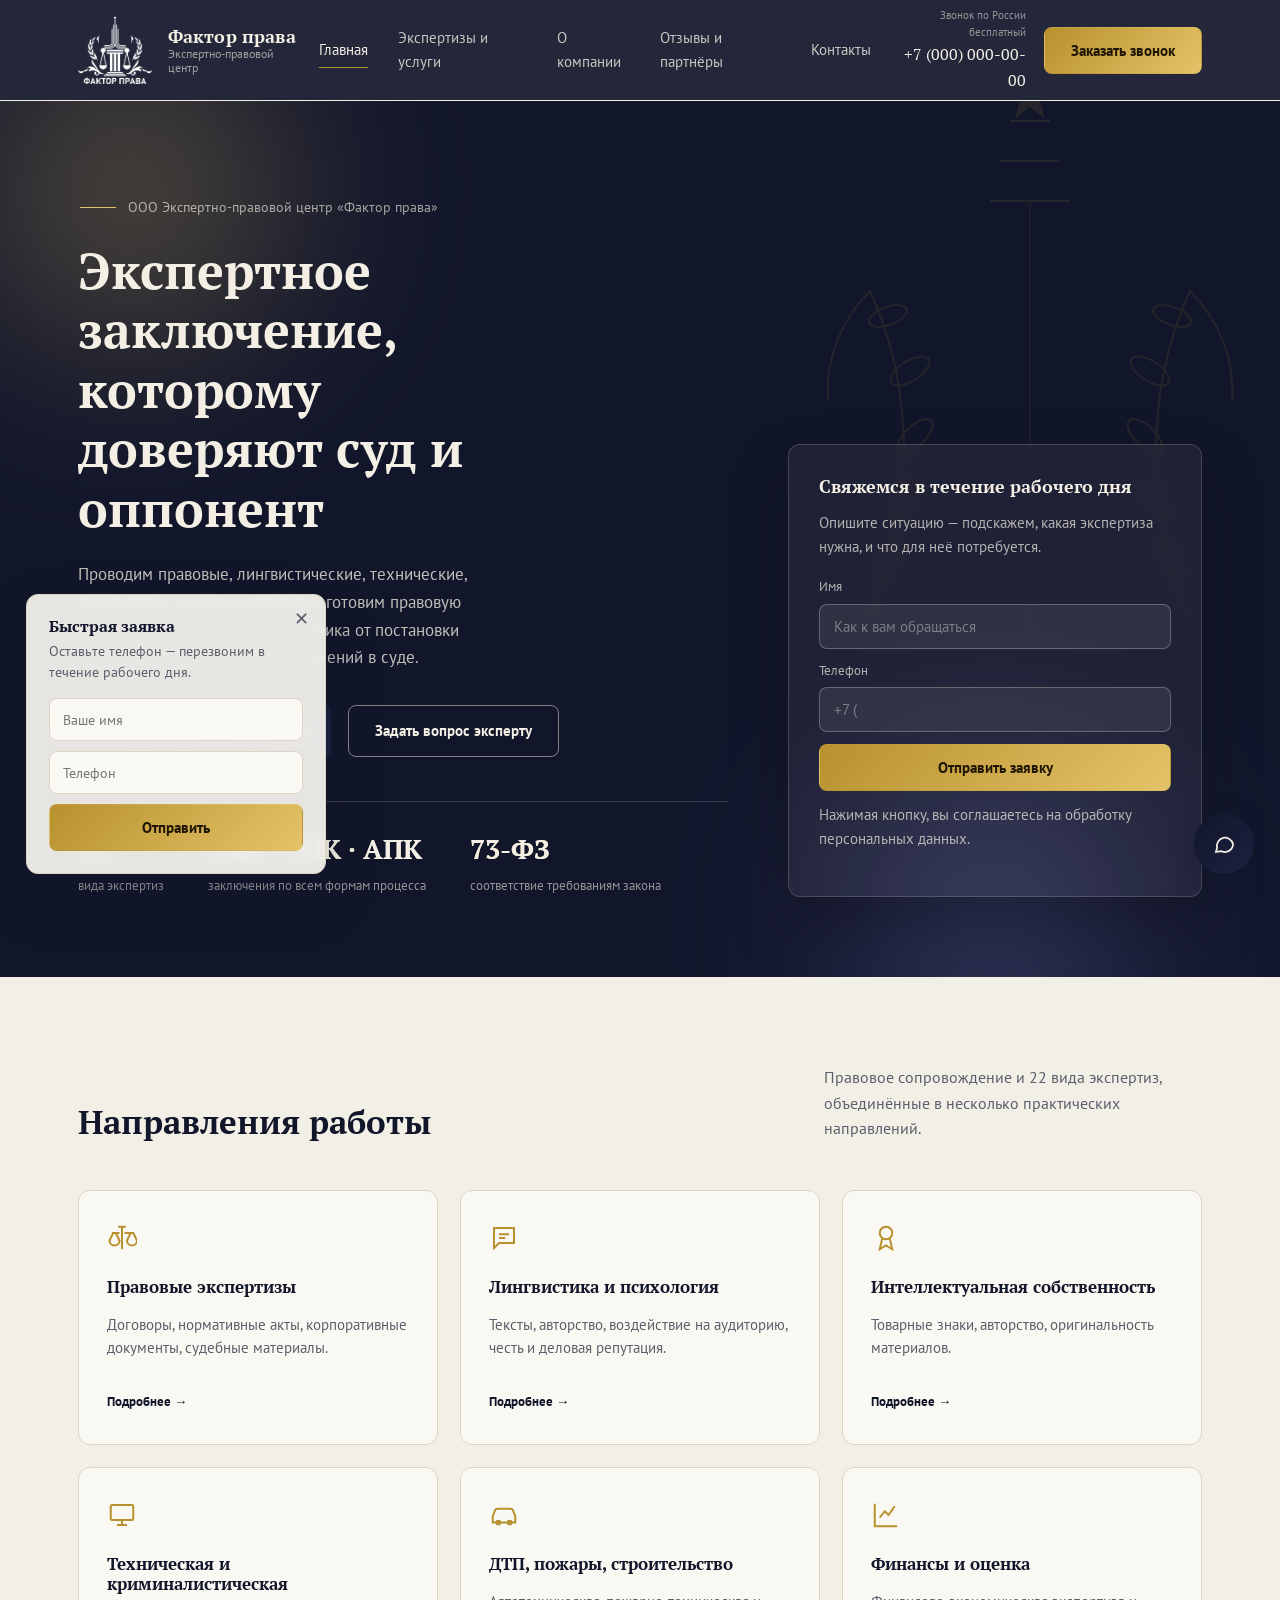
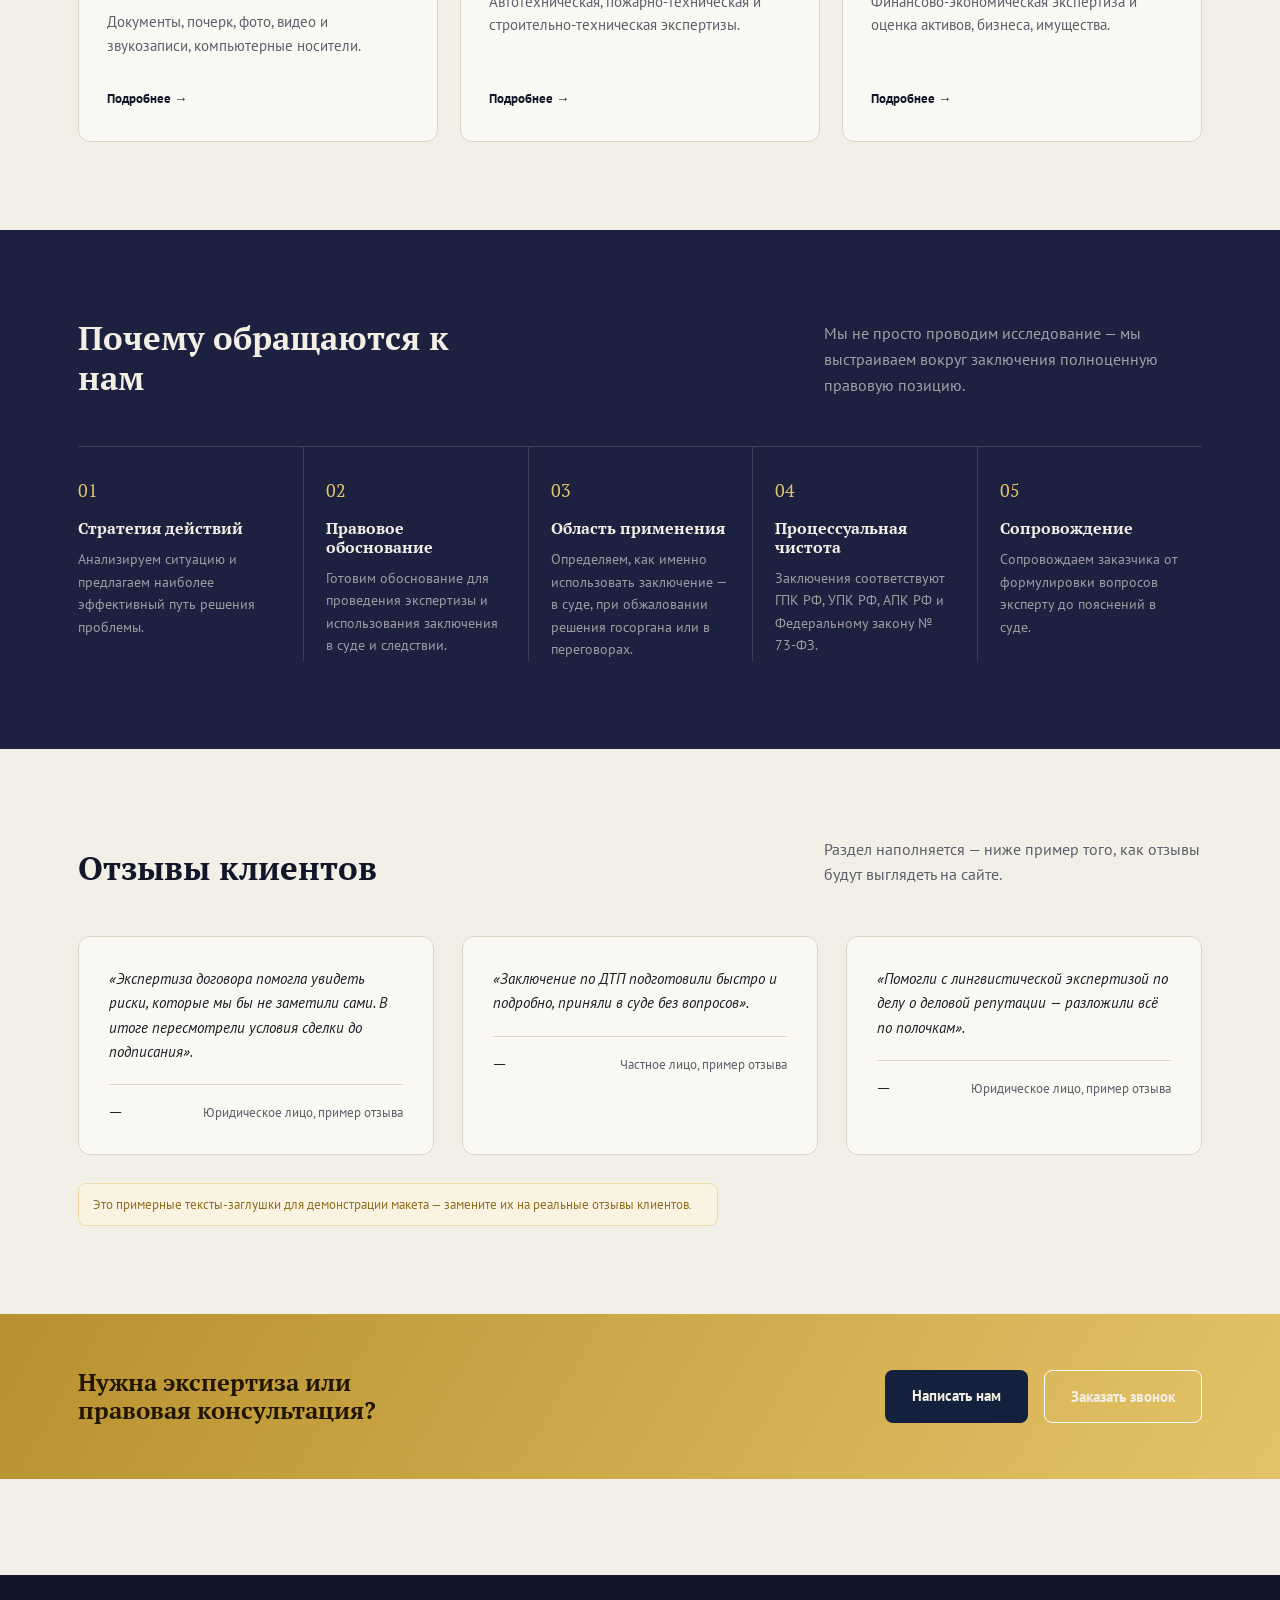
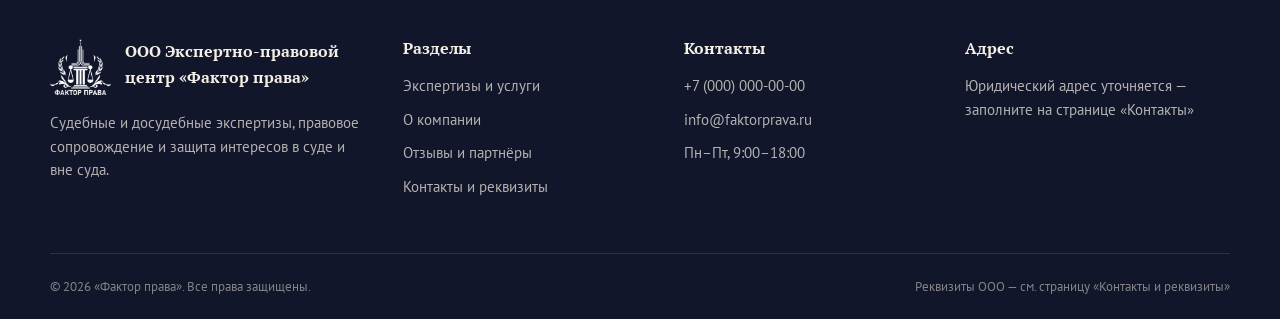
==== index.html @ ec9f04e1 "Add files via upload" ====
<!DOCTYPE html>
<html lang="ru">
<head>
<meta charset="UTF-8">
<meta name="viewport" content="width=device-width, initial-scale=1.0">
<title>Фактор права — экспертно-правовой центр</title>
<meta name="description" content="ООО Экспертно-правовой центр «Фактор права» — 22 вида судебных и досудебных экспертиз, правовое сопровождение, заключения для суда и следствия.">
<link rel="icon" href="images/logo-black.png">
<link rel="preconnect" href="https://fonts.googleapis.com">
<link href="https://fonts.googleapis.com/css2?family=PT+Serif:wght@400;700&family=PT+Sans:wght@400;700&display=swap" rel="stylesheet">
<link rel="stylesheet" href="css/style.css">
</head>
<body>

<header class="site-header">
  <div class="container">
    <a href="index.html" class="brand">
      <img src="images/logo-white.png" alt="Фактор права">
      <span class="brand-text"><strong>Фактор права</strong><span>Экспертно-правовой центр</span></span>
    </a>
    <nav class="main-nav" id="main-nav">
      <a href="index.html" aria-current="page">Главная</a>
      <a href="services.html">Экспертизы и услуги</a>
      <a href="about.html">О компании</a>
      <a href="reviews.html">Отзывы и партнёры</a>
      <a href="contacts.html">Контакты</a>
      <button class="btn btn-seal nav-cta" data-open-call>Заказать звонок</button>
    </nav>
    <div class="header-actions">
      <div class="header-phone">
        <small>Звонок по России бесплатный</small>
        +7 (000) 000-00-00
      </div>
      <button class="btn btn-seal" data-open-call>Заказать звонок</button>
      <button class="nav-toggle" aria-label="Открыть меню" aria-expanded="false">☰</button>
    </div>
  </div>
</header>

<section class="hero">
  <div class="hero-motif" aria-hidden="true">
    <svg width="620" height="620" viewBox="0 0 620 620" style="position:absolute; right:-60px; top:-40px;">
      <g fill="none" stroke="#9C7A2E" stroke-width="2">
        <path d="M470 560 C 430 460, 420 340, 470 230 C 500 260, 515 300, 512 340" />
        <path d="M470 560 C 430 460, 420 340, 470 230" stroke-width="1"/>
        <ellipse cx="452" cy="500" rx="10" ry="22" transform="rotate(-30 452 500)"/>
        <ellipse cx="435" cy="440" rx="10" ry="22" transform="rotate(-38 435 440)"/>
        <ellipse cx="425" cy="375" rx="10" ry="22" transform="rotate(-46 425 375)"/>
        <ellipse cx="430" cy="310" rx="10" ry="22" transform="rotate(-58 430 310)"/>
        <ellipse cx="452" cy="255" rx="9" ry="20" transform="rotate(-70 452 255)"/>
        <path d="M150 560 C 190 460, 200 340, 150 230 C 120 260, 105 300, 108 340" />
        <ellipse cx="168" cy="500" rx="10" ry="22" transform="rotate(30 168 500)"/>
        <ellipse cx="185" cy="440" rx="10" ry="22" transform="rotate(38 185 440)"/>
        <ellipse cx="195" cy="375" rx="10" ry="22" transform="rotate(46 195 375)"/>
        <ellipse cx="190" cy="310" rx="10" ry="22" transform="rotate(58 190 310)"/>
        <ellipse cx="168" cy="255" rx="9" ry="20" transform="rotate(70 168 255)"/>
        <line x1="310" y1="140" x2="310" y2="580" stroke-width="1"/>
        <path d="M270 140 h80 M280 100 h60 M290 60 h40" stroke-width="2"/>
        <polygon points="310,10 316,28 335,28 320,39 325,58 310,46 295,58 300,39 285,28 304,28" fill="#9C7A2E" stroke="none"/>
      </g>
    </svg>
  </div>
  <div class="container hero-inner">
    <div>
      <div class="hero-kicker"><span class="rule"></span>ООО Экспертно-правовой центр «Фактор права»</div>
      <h1>Экспертное заключение, которому доверяют суд и оппонент</h1>
      <p class="hero-lede">Проводим правовые, лингвистические, технические, финансовые и иные экспертизы, готовим правовую позицию и сопровождаем заказчика от постановки вопросов эксперту до дачи пояснений в суде.</p>
      <div class="hero-cta">
        <a href="services.html" class="btn btn-primary">Смотреть экспертизы и услуги</a>
        <button class="btn btn-outline-light" data-open-call>Задать вопрос эксперту</button>
      </div>
      <div class="hero-stats">
        <div class="hero-stat"><b data-counter="22">0</b><span>вида экспертиз</span></div>
        <div class="hero-stat"><b>ГПК · УПК · АПК</b><span>заключения по всем формам процесса</span></div>
        <div class="hero-stat"><b>73-ФЗ</b><span>соответствие требованиям закона</span></div>
      </div>
    </div>
    <div class="hero-panel">
      <h3>Свяжемся в течение рабочего дня</h3>
      <p>Опишите ситуацию — подскажем, какая экспертиза нужна, и что для неё потребуется.</p>
      <form data-demo-form>
        <div class="field"><label for="h-name">Имя</label><input id="h-name" name="name" type="text" required placeholder="Как к вам обращаться"></div>
        <div class="field"><label for="h-phone">Телефон</label><input id="h-phone" name="phone" type="tel" required placeholder="+7 ("></div>
        <button class="btn btn-seal btn-block" type="submit">Отправить заявку</button>
        <p class="form-note">Нажимая кнопку, вы соглашаетесь на обработку персональных данных.</p>
        <div class="form-success"></div>
      </form>
    </div>
  </div>
</section>

<section>
  <div class="container">
    <div class="section-head">
      <h2>Направления работы</h2>
      <p class="section-lede">Правовое сопровождение и 22 вида экспертиз, объединённые в несколько практических направлений.</p>
    </div>
    <div class="directions-grid">

      <a class="direction-card" href="services.html#pravovye">
        <span class="icon" aria-hidden="true">
          <svg width="30" height="30" viewBox="0 0 24 24" fill="none" stroke="currentColor" stroke-width="1.6"><path d="M12 3v18M5 8l-3 6a4 4 0 0 0 8 0l-3-6h-2Zm14 0l-3 6a4 4 0 0 0 8 0l-3-6h-2ZM4 8h6M14 8h6M9 3h6"/></svg>
        </span>
        <h3>Правовые экспертизы</h3>
        <p>Договоры, нормативные акты, корпоративные документы, судебные материалы.</p>
        <span class="go">Подробнее →</span>
      </a>

      <a class="direction-card" href="services.html#lingvo">
        <span class="icon" aria-hidden="true">
          <svg width="30" height="30" viewBox="0 0 24 24" fill="none" stroke="currentColor" stroke-width="1.6"><path d="M4 4h16v12H8l-4 4V4Z"/><path d="M8 9h8M8 12h5"/></svg>
        </span>
        <h3>Лингвистика и психология</h3>
        <p>Тексты, авторство, воздействие на аудиторию, честь и деловая репутация.</p>
        <span class="go">Подробнее →</span>
      </a>

      <a class="direction-card" href="services.html#is">
        <span class="icon" aria-hidden="true">
          <svg width="30" height="30" viewBox="0 0 24 24" fill="none" stroke="currentColor" stroke-width="1.6"><circle cx="12" cy="8" r="5"/><path d="M9 12.5 7 21l5-3 5 3-2-8.5"/></svg>
        </span>
        <h3>Интеллектуальная собственность</h3>
        <p>Товарные знаки, авторство, оригинальность материалов.</p>
        <span class="go">Подробнее →</span>
      </a>

      <a class="direction-card" href="services.html#tech">
        <span class="icon" aria-hidden="true">
          <svg width="30" height="30" viewBox="0 0 24 24" fill="none" stroke="currentColor" stroke-width="1.6"><rect x="3" y="4" width="18" height="12" rx="1"/><path d="M8 20h8M12 16v4"/></svg>
        </span>
        <h3>Техническая и криминалистическая</h3>
        <p>Документы, почерк, фото, видео и звукозаписи, компьютерные носители.</p>
        <span class="go">Подробнее →</span>
      </a>

      <a class="direction-card" href="services.html#auto-fire">
        <span class="icon" aria-hidden="true">
          <svg width="30" height="30" viewBox="0 0 24 24" fill="none" stroke="currentColor" stroke-width="1.6"><path d="M3 13l2-5a2 2 0 0 1 2-1h10a2 2 0 0 1 2 1l2 5v5H3v-5Z"/><circle cx="7.5" cy="18" r="1.5"/><circle cx="16.5" cy="18" r="1.5"/></svg>
        </span>
        <h3>ДТП, пожары, строительство</h3>
        <p>Автотехническая, пожарно-техническая и строительно-техническая экспертизы.</p>
        <span class="go">Подробнее →</span>
      </a>

      <a class="direction-card" href="services.html#finance">
        <span class="icon" aria-hidden="true">
          <svg width="30" height="30" viewBox="0 0 24 24" fill="none" stroke="currentColor" stroke-width="1.6"><path d="M3 3v18h18"/><path d="M7 14l4-5 3 3 5-7"/></svg>
        </span>
        <h3>Финансы и оценка</h3>
        <p>Финансово-экономическая экспертиза и оценка активов, бизнеса, имущества.</p>
        <span class="go">Подробнее →</span>
      </a>

    </div>
  </div>
</section>

<section class="section-dark">
  <div class="container">
    <div class="section-head">
      <h2>Почему обращаются к нам</h2>
      <p class="section-lede">Мы не просто проводим исследование — мы выстраиваем вокруг заключения полноценную правовую позицию.</p>
    </div>
    <div class="advantages">
      <div class="advantage">
        <span class="num">01</span>
        <h4>Стратегия действий</h4>
        <p>Анализируем ситуацию и предлагаем наиболее эффективный путь решения проблемы.</p>
      </div>
      <div class="advantage">
        <span class="num">02</span>
        <h4>Правовое обоснование</h4>
        <p>Готовим обоснование для проведения экспертизы и использования заключения в суде и следствии.</p>
      </div>
      <div class="advantage">
        <span class="num">03</span>
        <h4>Область применения</h4>
        <p>Определяем, как именно использовать заключение — в суде, при обжаловании решения госоргана или в переговорах.</p>
      </div>
      <div class="advantage">
        <span class="num">04</span>
        <h4>Процессуальная чистота</h4>
        <p>Заключения соответствуют ГПК РФ, УПК РФ, АПК РФ и Федеральному закону № 73-ФЗ.</p>
      </div>
      <div class="advantage">
        <span class="num">05</span>
        <h4>Сопровождение</h4>
        <p>Сопровождаем заказчика от формулировки вопросов эксперту до пояснений в суде.</p>
      </div>
    </div>
  </div>
</section>

<section>
  <div class="container">
    <div class="section-head">
      <h2>Отзывы клиентов</h2>
      <p class="section-lede">Раздел наполняется — ниже пример того, как отзывы будут выглядеть на сайте.</p>
    </div>
    <div class="testimonials">
      <div class="testimonial">
        <p>«Экспертиза договора помогла увидеть риски, которые мы бы не заметили сами. В итоге пересмотрели условия сделки до подписания».</p>
        <div class="testimonial-author"><strong>—</strong><span>Юридическое лицо, пример отзыва</span></div>
      </div>
      <div class="testimonial">
        <p>«Заключение по ДТП подготовили быстро и подробно, приняли в суде без вопросов».</p>
        <div class="testimonial-author"><strong>—</strong><span>Частное лицо, пример отзыва</span></div>
      </div>
      <div class="testimonial">
        <p>«Помогли с лингвистической экспертизой по делу о деловой репутации — разложили всё по полочкам».</p>
        <div class="testimonial-author"><strong>—</strong><span>Юридическое лицо, пример отзыва</span></div>
      </div>
    </div>
    <p class="placeholder-note" style="margin-top:28px; max-width:640px;">Это примерные тексты-заглушки для демонстрации макета — замените их на реальные отзывы клиентов.</p>
  </div>
</section>

<section class="cta-strip">
  <div class="container">
    <h2>Нужна экспертиза или правовая консультация?</h2>
    <div style="display:flex; gap:16px; flex-wrap:wrap;">
      <a href="contacts.html" class="btn btn-primary" style="background:#14213D;">Написать нам</a>
      <button class="btn btn-outline-light" style="border-color:#fff;" data-open-call>Заказать звонок</button>
    </div>
  </div>
</section>

<footer class="site-footer">
  <div class="container footer-top">
    <div>
      <div class="footer-brand">
        <img src="images/logo-white.png" alt="Фактор права">
        <strong>ООО Экспертно-правовой центр «Фактор права»</strong>
      </div>
      <p>Судебные и досудебные экспертизы, правовое сопровождение и защита интересов в суде и вне суда.</p>
    </div>
    <div>
      <h4>Разделы</h4>
      <ul>
        <li><a href="services.html">Экспертизы и услуги</a></li>
        <li><a href="about.html">О компании</a></li>
        <li><a href="reviews.html">Отзывы и партнёры</a></li>
        <li><a href="contacts.html">Контакты и реквизиты</a></li>
      </ul>
    </div>
    <div>
      <h4>Контакты</h4>
      <ul>
        <li>+7 (000) 000-00-00</li>
        <li>info@faktorprava.ru</li>
        <li>Пн–Пт, 9:00–18:00</li>
      </ul>
    </div>
    <div>
      <h4>Адрес</h4>
      <ul>
        <li>Юридический адрес уточняется — заполните на странице «Контакты»</li>
      </ul>
    </div>
  </div>
  <div class="container footer-bottom">
    <span>© 2026 «Фактор права». Все права защищены.</span>
    <span>Реквизиты ООО — см. страницу «Контакты и реквизиты»</span>
  </div>
</footer>

<div class="floating-contact" id="floating-contact">
  <button class="floating-contact-close" id="floating-contact-close" aria-label="Скрыть форму">✕</button>
  <h4>Быстрая заявка</h4>
  <p>Оставьте телефон — перезвоним в течение рабочего дня.</p>
  <form data-demo-form>
    <input type="text" name="name" placeholder="Ваше имя" required>
    <input type="tel" name="phone" placeholder="Телефон" required>
    <button class="btn btn-seal btn-block" type="submit">Отправить</button>
    <div class="form-success"></div>
  </form>
</div>
<button class="floating-contact-tab" id="floating-contact-tab">
  <span class="dot"></span> Оставить заявку
</button>

<div class="quick-dock">
  <div class="chat-panel" id="chat-panel">
    <div class="chat-head">
      <div><strong>Фактор права</strong><span>Обычно отвечаем в течение часа</span></div>
      <button class="chat-close" id="chat-close" aria-label="Закрыть чат">✕</button>
    </div>
    <div class="chat-body">
      <div class="chat-bubble">Здравствуйте! Мы — экспертно-правовой центр «Фактор права». Проводим 22 вида экспертиз и правовое сопровождение. Чем можем помочь?</div>
      <div class="chat-quick">
        <button type="button" id="chat-ask-btn">Задать вопрос</button>
        <button type="button" onclick="location.href='services.html'">Виды экспертиз</button>
        <button type="button" onclick="location.href='contacts.html'">Телефон и адрес</button>
      </div>
      <form class="chat-callform form-light" id="chat-callform" data-demo-form>
        <div class="field"><label for="c-name">Имя</label><input id="c-name" name="name" required></div>
        <div class="field"><label for="c-phone">Телефон</label><input id="c-phone" name="phone" type="tel" required></div>
        <div class="field"><label for="c-msg">Вопрос</label><textarea id="c-msg" name="message" rows="3"></textarea></div>
        <button class="btn btn-primary btn-block" type="submit">Отправить</button>
        <div class="form-success"></div>
      </form>
    </div>
  </div>
  <button class="dock-btn" id="chat-toggle" aria-label="Открыть чат с центром «Фактор права»">
    <svg width="24" height="24" viewBox="0 0 24 24" fill="none" stroke="currentColor" stroke-width="1.8"><path d="M21 12a8 8 0 0 1-11.5 7.2L4 20l1.1-4.2A8 8 0 1 1 21 12Z"/></svg>
  </button>
</div>

<dialog class="modal" id="call-dialog">
  <div class="modal-inner">
    <div class="modal-head">
      <h3>Заказать звонок</h3>
      <button class="modal-close" data-close-call aria-label="Закрыть">✕</button>
    </div>
    <p class="modal-lede">Оставьте номер — перезвоним в удобное время.</p>
    <form data-demo-form class="form-light">
      <div class="field"><label for="m-name">Имя</label><input id="m-name" name="name" required></div>
      <div class="field"><label for="m-phone">Телефон</label><input id="m-phone" name="phone" type="tel" required></div>
      <div class="field"><label for="m-time">Удобное время</label><input id="m-time" name="time" placeholder="Например, после 15:00"></div>
      <button class="btn btn-seal btn-block" type="submit">Заказать звонок</button>
      <div class="form-success"></div>
    </form>
  </div>
</dialog>

<script src="js/main.js"></script>
</body>
</html>
---- css/style.css ----
/* =========================================================
   ФАКТОР ПРАВА — design tokens (v2: modernized)
   Ink/ivory/seal + a cool violet accent for a two-tone,
   less monochrome palette. Warm ivory replaces flat white
   on every surface. Motion is used sparingly: a slow gradient
   drift in the hero, on-scroll reveals, and a lifted-card
   hover language.
   ========================================================= */

:root{
  --ink:        #12162B;   /* deep indigo-ink — primary */
  --ink-2:      #1C2140;   /* secondary dark surface */
  --ink-3:      #4B5170;   /* muted ink-grey — supporting text */
  --paper:      #F2EFE7;   /* warm paper background */
  --paper-2:    #E8E3D6;   /* deeper paper, for panels */
  --surface:    #FAF8F2;   /* warm ivory — replaces flat white on cards */
  --line:       #DCD5C4;   /* hairline rule */
  --text:       #1B2027;   /* body ink */
  --text-soft:  #5B5F6B;   /* secondary body text */
  --seal:       #B8912E;   /* bronze/gold seal accent */
  --seal-light: #E4C368;
  --seal-dark:  #8F6E1F;
  --accent:     #5B62B8;   /* cool violet-indigo — secondary accent */
  --accent-light: #8890E0;
  --cream:      #F3EFE4;   /* warm off-white for text on dark surfaces */

  --serif: "PT Serif", "Georgia", serif;
  --sans:  "PT Sans", "Arial", sans-serif;

  --container: 1180px;
  --radius: 12px;
  --radius-sm: 8px;
}

*, *::before, *::after{ box-sizing: border-box; }
html{ scroll-behavior: smooth; }
body{
  margin:0;
  font-family: var(--sans);
  color: var(--text);
  background: var(--paper);
  line-height: 1.6;
  -webkit-font-smoothing: antialiased;
}
img{ max-width:100%; display:block; }
a{ color: inherit; text-decoration:none; }
ul{ margin:0; padding:0; list-style:none; }
h1,h2,h3,h4{ font-family: var(--serif); font-weight:700; margin:0; color: var(--ink); line-height:1.2; }
p{ margin:0 0 1em; }
p:last-child{ margin-bottom:0; }

:focus-visible{
  outline: 2px solid var(--seal);
  outline-offset: 3px;
}

@media (prefers-reduced-motion: reduce){
  *{ animation-duration: 0.001ms !important; transition-duration: 0.001ms !important; scroll-behavior:auto !important; }
}

.container{
  max-width: var(--container);
  margin: 0 auto;
  padding: 0 28px;
}

.eyebrow-num{
  font-family: var(--serif);
  color: var(--seal);
  font-size: 0.95rem;
  letter-spacing: 0.02em;
}

/* ---------- Scroll reveal (JS adds .reveal on load, .is-visible on intersect) ---------- */
.reveal{
  opacity: 0;
  transform: translateY(22px);
  transition: opacity .6s ease, transform .6s ease;
}
.reveal.is-visible{ opacity:1; transform:none; }
@media print{ .reveal{ opacity:1 !important; transform:none !important; } }

/* ---------- Buttons ---------- */
.btn{
  display:inline-flex;
  align-items:center;
  gap:10px;
  padding: 13px 26px;
  border-radius: var(--radius-sm);
  font-family: var(--sans);
  font-size: 0.95rem;
  font-weight: 700;
  border: 1px solid transparent;
  cursor:pointer;
  transition: background .18s ease, color .18s ease, border-color .18s ease, transform .18s ease, box-shadow .18s ease;
  white-space: nowrap;
}
.btn-primary{ background: linear-gradient(135deg, var(--ink), var(--ink-2)); color: var(--cream); }
.btn-primary:hover{ transform: translateY(-2px); box-shadow: 0 10px 24px rgba(18,22,43,.28); }
.btn-seal{ background: linear-gradient(135deg, var(--seal), var(--seal-light)); color: #201603; }
.btn-seal:hover{ transform: translateY(-2px); box-shadow: 0 10px 24px rgba(184,145,46,.35); }
.btn-outline{ background: transparent; color: var(--ink); border-color: var(--ink); }
.btn-outline:hover{ background: var(--ink); color: var(--cream); transform: translateY(-2px); }
.btn-outline-light{ background: transparent; color: var(--cream); border-color: rgba(243,239,228,.5); }
.btn-outline-light:hover{ background: rgba(243,239,228,.12); border-color: var(--cream); transform: translateY(-2px); }
.btn-block{ width:100%; justify-content:center; }

/* ---------- Header ---------- */
.site-header{
  position: sticky;
  top:0;
  z-index: 500;
  background: transparent;
  border-bottom: 1px solid rgba(243,239,228,.1);
}
/* Blur lives on a pseudo-element (not the header itself) so it doesn't
   become a containing block for the fixed-position mobile nav inside it. */
.site-header::before{
  content:"";
  position:absolute; inset:0; z-index:-1;
  background: rgba(18,22,43,.92);
  backdrop-filter: blur(10px);
}
.site-header .container{
  display:flex;
  align-items:center;
  justify-content:space-between;
  gap: 20px;
  height: 100px;
}
.brand{
  display:flex;
  align-items:center;
  gap:16px;
  color: var(--cream);
}
.brand img{ height: 68px; width:auto; transition: transform .25s ease; }
.brand:hover img{ transform: scale(1.04); }
.brand-text{ font-family: var(--serif); line-height:1.15; }
.brand-text strong{ display:block; font-size:1.15rem; letter-spacing:.01em; }
.brand-text span{ display:block; font-family: var(--sans); font-size: .74rem; color: rgba(243,239,228,.6); }

.main-nav{ display:flex; align-items:center; gap: 30px; }
.main-nav a{
  color: rgba(243,239,228,.8);
  font-size: .93rem;
  padding: 6px 0;
  border-bottom: 1px solid transparent;
  transition: color .15s ease, border-color .15s ease;
}
.main-nav a:hover, .main-nav a[aria-current="page"]{ color: var(--cream); border-color: var(--seal); }

.header-actions{ display:flex; align-items:center; gap: 18px; }
.header-phone{ color: var(--cream); font-family: var(--serif); font-size: 1.02rem; text-align:right; }
.header-phone small{ display:block; font-family: var(--sans); font-size:.68rem; color: rgba(243,239,228,.55); }

.nav-cta{ display:none; }

.nav-toggle{
  display:none;
  background:none; border:1px solid rgba(243,239,228,.4);
  width:44px; height:44px; border-radius: var(--radius-sm);
  color: var(--cream); font-size:1.3rem; cursor:pointer;
}

@media (max-width: 980px){
  .main-nav{
    position:fixed; inset: 100px 0 0 0;
    background: var(--ink);
    flex-direction:column;
    align-items:flex-start;
    padding: 28px;
    gap: 6px;
    transform: translateX(100%);
    transition: transform .25s ease;
    overflow-y:auto;
  }
  .main-nav.is-open{ transform: translateX(0); }
  .main-nav a{ width:100%; padding: 14px 0; border-bottom: 1px solid rgba(243,239,228,.1); font-size:1.05rem; }
  .header-phone{ display:none; }
  .header-actions .btn-seal{ display:none; }
  .nav-toggle{ display:block; }
  .brand-text{ display:none; }
  .nav-cta{ display:block !important; margin-top:22px; }
}

/* ---------- Footer ---------- */
.site-footer{
  background: var(--ink);
  color: rgba(243,239,228,.72);
  margin-top: 96px;
}
.footer-top{
  padding: 64px 0 44px;
  display:grid;
  grid-template-columns: 1.3fr 1fr 1fr 1.1fr;
  gap: 40px;
  border-bottom: 1px solid rgba(243,239,228,.12);
}
.footer-top h4{ color: var(--cream); font-size: 1rem; margin-bottom: 16px; }
.footer-brand{ display:flex; gap:14px; align-items:flex-start; margin-bottom: 16px; }
.footer-brand img{ height: 56px; }
.footer-brand strong{ display:block; color:var(--cream); font-family: var(--serif); }
.footer-top p{ font-size: .92rem; }
.footer-top ul li{ margin-bottom: 10px; font-size: .92rem; }
.footer-top ul a:hover{ color: var(--cream); }
.footer-bottom{
  padding: 22px 0;
  display:flex; justify-content:space-between; gap: 12px; flex-wrap:wrap;
  font-size: .82rem; color: rgba(243,239,228,.5);
}
@media (max-width: 900px){
  .footer-top{ grid-template-columns: 1fr 1fr; }
}
@media (max-width: 560px){
  .footer-top{ grid-template-columns: 1fr; }
}

/* ---------- Hero ---------- */
.hero{
  position:relative;
  background: var(--ink);
  color: var(--cream);
  overflow:hidden;
  padding: 96px 0 80px;
}
.hero::before, .hero::after{
  content:""; position:absolute; border-radius:50%;
  filter: blur(90px); opacity:.4; pointer-events:none; z-index:0;
  animation: heroDrift 22s ease-in-out infinite alternate;
}
.hero::before{
  width:460px; height:460px; top:-140px; left:-100px;
  background: radial-gradient(circle, var(--seal-light), transparent 70%);
}
.hero::after{
  width:420px; height:420px; bottom:-160px; right:6%;
  background: radial-gradient(circle, var(--accent-light), transparent 70%);
  animation-delay: -11s;
}
@keyframes heroDrift{
  from{ transform: translate(0,0) scale(1); }
  to{ transform: translate(50px, 34px) scale(1.18); }
}
.hero-motif{
  position:absolute; inset:0;
  opacity:.14;
  pointer-events:none;
  z-index:0;
  transition: transform .3s ease-out;
}
.hero-inner{
  position:relative;
  z-index:1;
  display:grid;
  grid-template-columns: 1.1fr 0.7fr;
  gap: 60px;
  align-items:end;
}
.hero-kicker{
  display:flex; align-items:center; gap: 12px;
  font-size:.85rem; color: rgba(243,239,228,.65);
  margin-bottom: 22px;
  padding-left: 2px;
}
.hero-kicker .rule{ width:36px; height:1px; background: var(--seal-light); }
.hero h1{
  color: var(--cream);
  font-size: clamp(2.1rem, 4vw, 3.1rem);
  max-width: 15ch;
  margin-bottom: 22px;
}
.hero-lede{
  color: rgba(243,239,228,.78);
  font-size: 1.08rem;
  max-width: 46ch;
  margin-bottom: 34px;
}
.hero-cta{ display:flex; gap: 16px; flex-wrap:wrap; margin-bottom: 44px;}
.hero-stats{
  display:flex; gap: 44px; border-top: 1px solid rgba(243,239,228,.16); padding-top: 26px;
}
.hero-stat b{ display:block; font-family: var(--serif); font-size: 1.7rem; color: var(--cream); background: linear-gradient(90deg, var(--seal-light), var(--cream)); -webkit-background-clip:text; background-clip:text; }
.hero-stat span{ font-size: .82rem; color: rgba(243,239,228,.58); }
.hero-panel{
  position: sticky;
  top: 118px;
  border: 1px solid rgba(243,239,228,.18);
  border-radius: var(--radius);
  padding: 30px;
  background: rgba(243,239,228,.06);
  backdrop-filter: blur(6px);
  box-shadow: 0 30px 60px rgba(0,0,0,.25);
}
.hero-panel h3{ color:var(--cream); font-size:1.15rem; margin-bottom:14px; }
.hero-panel p{ color: rgba(243,239,228,.7); font-size:.94rem; }
.hero-panel form{ margin-top: 18px; display:flex; flex-direction:column; gap:12px; }

@media (max-width: 900px){
  .hero-inner{ grid-template-columns: 1fr; }
  .hero-stats{ flex-wrap:wrap; row-gap:20px; }
  .hero-panel{ position:static; }
}

/* ---------- Section scaffolding ---------- */
section{ padding: 88px 0; }
.section-head{
  display:flex; justify-content:space-between; align-items:flex-end; gap: 30px;
  margin-bottom: 48px;
}
.section-head h2{ font-size: clamp(1.6rem, 2.6vw, 2.1rem); max-width: 20ch; }
.section-lede{ color: var(--text-soft); max-width: 42ch; font-size: 1rem; }
.section-dark{ background: var(--ink-2); color: rgba(243,239,228,.86); }
.section-dark h2, .section-dark h3{ color: var(--cream); }
.section-dark .section-lede{ color: rgba(243,239,228,.62); }
.section-paper2{ background: var(--paper-2); }

@media (max-width: 760px){
  .section-head{ flex-direction:column; align-items:flex-start; gap:14px; }
}

/* ---------- Directions grid (home) ---------- */
.directions-grid{
  display:grid;
  grid-template-columns: repeat(3, 1fr);
  gap: 22px;
}
.direction-card{
  position:relative;
  overflow:hidden;
  background: var(--surface);
  border: 1px solid var(--line);
  border-radius: var(--radius);
  padding: 32px 28px;
  display:flex;
  flex-direction:column;
  gap: 16px;
  transition: transform .28s ease, box-shadow .28s ease, border-color .28s ease;
}
.direction-card::before{
  content:""; position:absolute; top:0; left:0; right:0; height:3px;
  background: linear-gradient(90deg, var(--seal), var(--accent));
  transform: scaleX(0); transform-origin:left; transition: transform .3s ease;
}
.direction-card:hover{
  transform: translateY(-6px);
  box-shadow: 0 22px 44px rgba(18,22,43,.14);
  border-color: transparent;
}
.direction-card:hover::before{ transform: scaleX(1); }
.direction-card .icon{ color: var(--seal); }
.direction-card h3{ font-size: 1.05rem; }
.direction-card p{ color: var(--text-soft); font-size: .92rem; }
.direction-card .go{ margin-top:auto; font-size: .84rem; color: var(--ink); font-weight:700; transition: gap .2s ease; }
@media (max-width: 860px){ .directions-grid{ grid-template-columns: repeat(2,1fr);} }
@media (max-width: 560px){ .directions-grid{ grid-template-columns: 1fr;} }

/* ---------- Advantages ---------- */
.advantages{
  display:grid; grid-template-columns: repeat(5, 1fr); gap: 0;
  border-top:1px solid rgba(243,239,228,.15);
}
.advantage{
  padding: 30px 22px 0;
  border-left: 1px solid rgba(243,239,228,.15);
  transition: transform .25s ease;
}
.advantage:hover{ transform: translateY(-4px); }
.advantage:first-child{ border-left:none; padding-left:0; }
.advantage .num{ font-family: var(--serif); color: var(--seal-light); font-size:1.1rem; display:block; margin-bottom:14px; }
.advantage h4{ color:var(--cream); font-size:.98rem; margin-bottom:10px; }
.advantage p{ font-size:.88rem; color: rgba(243,239,228,.6); }
@media (max-width: 980px){ .advantages{ grid-template-columns: repeat(2,1fr); } .advantage{border-left:none; border-top:1px solid rgba(243,239,228,.15); padding:26px 0 0;} }

/* ---------- Testimonials ---------- */
.testimonials{ display:grid; grid-template-columns: repeat(3,1fr); gap: 28px; }
.testimonial{
  background: var(--surface); border: 1px solid var(--line); border-radius: var(--radius); padding: 30px;
  transition: transform .25s ease, box-shadow .25s ease;
}
.testimonial:hover{ transform: translateY(-4px); box-shadow: 0 18px 36px rgba(18,22,43,.1); }
.testimonial p{ font-size: .95rem; color: var(--text); font-style:italic; margin-bottom: 20px; }
.testimonial-author{ display:flex; justify-content:space-between; align-items:baseline; border-top: 1px solid var(--line); padding-top:14px; }
.testimonial-author strong{ font-family: var(--serif); font-size:.95rem; }
.testimonial-author span{ font-size:.8rem; color: var(--text-soft); }
@media (max-width: 900px){ .testimonials{ grid-template-columns: 1fr; } }

/* ---------- Registry list (services) ---------- */
.registry-nav{
  display:flex; flex-wrap:wrap; gap:10px 22px;
  padding: 18px 0 34px;
  border-bottom: 1px solid var(--line);
  margin-bottom: 10px;
}
.registry-nav a{ font-size:.86rem; color: var(--text-soft); border-bottom:1px solid transparent; transition: color .15s ease; }
.registry-nav a:hover{ color: var(--ink); border-color: var(--seal); }

.registry-group{ padding-top: 56px; }
.registry-group:first-of-type{ padding-top: 8px; }
.registry-group > h2{ font-size: 1.3rem; margin-bottom: 6px; }
.registry-group > .section-lede{ margin-bottom: 26px; }

.registry-item{
  border-bottom: 1px solid var(--line);
  transition: background .2s ease;
  border-radius: var(--radius-sm);
}
.registry-item:hover{ background: rgba(184,145,46,.05); }
.registry-item summary{
  list-style:none;
  cursor:pointer;
  padding: 26px 14px;
  margin: 0 -14px;
  display:grid;
  grid-template-columns: 64px 1fr 24px;
  gap: 22px;
  align-items:start;
}
.registry-item summary::-webkit-details-marker{ display:none; }
.registry-item .idx{ font-family: var(--serif); color: var(--seal); font-size: 1.15rem; }
.registry-item h3{ font-size: 1.08rem; margin-bottom: 8px; }
.registry-item .short{ color: var(--text-soft); font-size: .93rem; }
.registry-item .chev{
  width:24px; height:24px; border:1px solid var(--line); border-radius:50%;
  display:flex; align-items:center; justify-content:center; color: var(--ink);
  transition: transform .2s ease, background .2s ease;
  margin-top: 2px;
}
.registry-item[open] .chev{ transform: rotate(45deg); background: linear-gradient(135deg, var(--seal), var(--seal-light)); color:#201603; border-color: transparent; }
.registry-body{
  padding: 0 14px 32px 100px;
  margin: 0 -14px;
  display:grid;
  grid-template-columns: repeat(3, 1fr);
  gap: 26px;
  animation: fadeSlideIn .3s ease;
}
@keyframes fadeSlideIn{ from{ opacity:0; transform: translateY(-6px);} to{ opacity:1; transform:none; } }
.registry-body div h4{
  font-family: var(--sans); font-weight:700; font-size:.78rem; text-transform:none;
  color: var(--ink); margin-bottom:8px; letter-spacing:.01em;
}
.registry-body div h4 .tag{ color: var(--seal); }
.registry-body p{ font-size: .89rem; color: var(--text-soft); }

@media (max-width: 760px){
  .registry-item summary{ grid-template-columns: 40px 1fr 24px; gap:14px; }
  .registry-body{ grid-template-columns: 1fr; padding-left: 54px; gap:18px; }
}

/* ---------- Generic content page layout (about/contacts) ---------- */
.page-hero{
  background: var(--ink); color: var(--cream);
  padding: 56px 0;
  position: relative;
  overflow: hidden;
}
.page-hero::before{
  content:""; position:absolute; width:360px; height:360px; border-radius:50%;
  top:-180px; right:-60px; filter: blur(80px); opacity:.35;
  background: radial-gradient(circle, var(--accent-light), transparent 70%);
}
.page-hero .container{ position:relative; }
.page-hero .crumb{ font-size:.82rem; color: rgba(243,239,228,.55); margin-bottom:14px; }
.page-hero h1{ color: var(--cream); font-size: clamp(1.8rem, 3.4vw, 2.5rem); }

.content-grid{ display:grid; grid-template-columns: 1.5fr 1fr; gap: 64px; }
.content-grid .prose h2{ font-size:1.35rem; margin: 40px 0 14px; }
.content-grid .prose h2:first-child{ margin-top:0; }
.content-grid .prose p{ color: var(--text-soft); margin-bottom:16px; }
.content-grid .prose ul{ margin: 0 0 16px; }
.content-grid .prose li{ position:relative; padding-left:20px; color: var(--text-soft); margin-bottom:10px; }
.content-grid .prose li::before{ content:"—"; position:absolute; left:0; color: var(--seal); }

.side-card{ background: var(--surface); border:1px solid var(--line); border-radius: var(--radius); padding: 28px; margin-bottom: 24px; }
.side-card h3{ font-size: 1rem; margin-bottom: 16px; }
.side-card dl{ margin:0; }
.side-card dt{ font-size: .78rem; color: var(--text-soft); margin-top:14px; }
.side-card dt:first-child{ margin-top:0; }
.side-card dd{ margin:2px 0 0; font-size:.95rem; }
.placeholder-note{
  font-size:.82rem; color: var(--seal-dark); background: #FBF3E1; border:1px solid #ECD9AC;
  border-radius: var(--radius-sm);
  padding:10px 14px; margin-top:16px;
}

@media (max-width: 900px){ .content-grid{ grid-template-columns: 1fr; } }

/* Team/values grid on about */
.values-grid{ display:grid; grid-template-columns: repeat(2,1fr); gap: 24px; margin-top: 8px;}
.value-card{
  border-top: 2px solid var(--seal); padding: 18px 18px 4px; margin: 0 -18px;
  border-radius: 0 0 var(--radius-sm) var(--radius-sm);
  transition: background .2s ease;
}
.value-card:hover{ background: rgba(184,145,46,.06); }
.value-card h4{ font-size: 1rem; margin-bottom: 8px; }
.value-card p{ color: var(--text-soft); font-size: .92rem; }
@media (max-width: 640px){ .values-grid{ grid-template-columns: 1fr; } }

/* ---------- Forms ---------- */
.field{ display:flex; flex-direction:column; gap:6px; }
.field label{ font-size:.8rem; color: rgba(243,239,228,.7); }
.field input, .field textarea, .field select{
  background: rgba(243,239,228,.07);
  border: 1px solid rgba(243,239,228,.28);
  color: var(--cream);
  padding: 12px 14px;
  font-family: var(--sans);
  font-size: .92rem;
  border-radius: var(--radius-sm);
}
.field input::placeholder, .field textarea::placeholder{ color: rgba(243,239,228,.4); }
.field input:focus, .field textarea:focus, .field select:focus{ outline:2px solid var(--seal-light); border-color: var(--seal-light); }

/* Light-surface form variant (used on ivory cards) */
.form-light .field label{ color: var(--text-soft); }
.form-light .field input, .form-light .field textarea, .form-light .field select{
  background: var(--paper); border: 1px solid var(--line); color: var(--text);
}
.form-light .field input:focus, .form-light .field textarea:focus{ outline:2px solid var(--seal); border-color: var(--seal); }

.form-note{ font-size:.78rem; color: var(--text-soft); }
.form-success{
  display:none; background:#E9F2E7; border:1px solid #B9D8B9; color:#245A24;
  border-radius: var(--radius-sm);
  padding:12px 14px; font-size:.88rem; margin-top:14px;
}
.form-success.is-visible{ display:block; }

/* ---------- Contact form section (contacts page) ---------- */
.contact-form-panel{ background: var(--ink); color: var(--cream); padding: 44px; border-radius: var(--radius); }
.contact-form-panel h3{ color: var(--cream); margin-bottom:8px; }
.contact-form-panel .section-lede{ color: rgba(243,239,228,.62); margin-bottom: 26px; }
.form-grid{ display:grid; grid-template-columns: 1fr 1fr; gap: 18px; }
.form-grid .full{ grid-column: 1 / -1; }
@media (max-width:640px){ .form-grid{ grid-template-columns: 1fr; } .contact-form-panel{ padding: 28px 22px; } }

/* ---------- Map placeholder ---------- */
.map-placeholder{
  height: 340px; border: 1px solid var(--line); border-radius: var(--radius); background:
    repeating-linear-gradient(45deg, var(--paper-2), var(--paper-2) 10px, var(--paper) 10px, var(--paper) 20px);
  display:flex; align-items:center; justify-content:center; color: var(--text-soft); font-size:.9rem; text-align:center; padding: 20px;
}

/* ---------- CTA strip ---------- */
.cta-strip{
  background: linear-gradient(120deg, var(--seal), var(--seal-light));
  color:#201603; padding: 54px 0; text-align:left;
}
.cta-strip .container{ display:flex; align-items:center; justify-content:space-between; gap:24px; flex-wrap:wrap; }
.cta-strip h2{ color:#201603; font-size:1.5rem; max-width:24ch; }
@media (max-width:760px){ .cta-strip .container{ flex-direction:column; align-items:flex-start; } }

/* ---------- Floating quick-contact + chat widget ---------- */
.quick-dock{
  position: fixed; right: 26px; bottom: 26px; z-index: 600;
  display:flex; flex-direction:column; align-items:flex-end; gap:12px;
}
.dock-btn{
  width:60px; height:60px; border-radius:50%;
  background: linear-gradient(135deg, var(--ink), var(--ink-2)); color: var(--cream);
  display:flex; align-items:center; justify-content:center;
  border:none; cursor:pointer; box-shadow: 0 10px 28px rgba(18,22,43,.35);
  transition: transform .2s ease, box-shadow .2s ease;
}
.dock-btn:hover{ transform: translateY(-3px) scale(1.04); box-shadow: 0 16px 34px rgba(18,22,43,.4); }

.chat-panel{
  position: fixed; right: 26px; bottom: 100px; z-index: 601;
  width: 340px; max-width: calc(100vw - 40px);
  background: var(--surface); border:1px solid var(--line); border-radius: var(--radius);
  box-shadow: 0 24px 60px rgba(18,22,43,.28);
  display:none; flex-direction:column; overflow:hidden;
  transform: translateY(12px); opacity:0; transition: transform .22s ease, opacity .22s ease;
}
.chat-panel.is-open{ display:flex; transform:none; opacity:1; }
.chat-head{
  background: linear-gradient(135deg, var(--ink), var(--ink-2)); color: var(--cream); padding: 16px 18px;
  display:flex; align-items:center; justify-content:space-between; gap:10px;
}
.chat-head strong{ font-family: var(--serif); font-size: .98rem; display:block; }
.chat-head span{ font-size:.76rem; color: rgba(243,239,228,.6); }
.chat-close{ background:none; border:none; color: var(--cream); font-size:1.2rem; cursor:pointer; line-height:1; }
.chat-body{ padding: 18px; display:flex; flex-direction:column; gap:14px; max-height: 60vh; overflow-y:auto; }
.chat-bubble{ background: var(--paper-2); padding: 12px 14px; font-size:.88rem; border-radius: 4px var(--radius) var(--radius) var(--radius); max-width: 92%; }
.chat-quick{ display:flex; flex-wrap:wrap; gap:8px; }
.chat-quick button{
  background: var(--surface); border:1px solid var(--line); padding: 8px 12px; font-size:.8rem; cursor:pointer; border-radius: 20px;
  color: var(--ink); transition: border-color .15s ease, color .15s ease;
}
.chat-quick button:hover{ border-color: var(--seal); color: var(--seal-dark); }
.chat-callform{ display:none; flex-direction:column; gap:10px; }
.chat-callform.is-visible{ display:flex; }

/* ---------- Floating contact card (persistent, opposite corner from chat) ---------- */
.floating-contact{
  position: fixed; left: 26px; bottom: 26px; z-index: 599;
  width: 300px; max-width: calc(100vw - 40px);
  background: rgba(250,248,242,.92); backdrop-filter: blur(10px);
  border: 1px solid var(--line); border-radius: var(--radius);
  box-shadow: 0 24px 54px rgba(18,22,43,.22);
  padding: 22px;
  transform: translateY(24px) scale(.98); opacity:0; pointer-events:none;
  transition: transform .3s ease, opacity .3s ease;
}
.floating-contact.is-visible{ transform:none; opacity:1; pointer-events:auto; }
.floating-contact h4{ font-size: 1rem; margin-bottom:4px; }
.floating-contact p{ font-size:.85rem; color: var(--text-soft); margin-bottom:14px; }
.floating-contact-close{
  position:absolute; top:10px; right:10px; background:none; border:none; cursor:pointer;
  color: var(--text-soft); font-size:1.1rem; line-height:1; width:28px; height:28px;
}
.floating-contact form{ display:flex; flex-direction:column; gap:10px; }
.floating-contact input{
  background: var(--surface); border:1px solid var(--line); border-radius: var(--radius-sm);
  padding: 11px 13px; font-family: var(--sans); font-size:.9rem; color: var(--text);
}
.floating-contact input:focus{ outline:2px solid var(--seal); border-color: var(--seal); }

.floating-contact-tab{
  position: fixed; left: 26px; bottom: 26px; z-index: 598;
  background: linear-gradient(135deg, var(--seal), var(--seal-light)); color:#201603;
  border:none; border-radius: 999px; padding: 14px 22px 14px 18px;
  font-family: var(--sans); font-weight:700; font-size:.88rem; cursor:pointer;
  display:flex; align-items:center; gap:8px;
  box-shadow: 0 12px 30px rgba(184,145,46,.35);
  transform: translateY(0); opacity:1; transition: transform .3s ease, opacity .3s ease;
}
.floating-contact-tab.is-hidden{ transform: translateY(24px); opacity:0; pointer-events:none; }
.floating-contact-tab .dot{
  width:8px; height:8px; border-radius:50%; background:#201603; opacity:.55;
  animation: pulseDot 1.8s ease-in-out infinite;
}
@keyframes pulseDot{ 0%,100%{ opacity:.35; transform:scale(1);} 50%{ opacity:.9; transform:scale(1.3);} }

@media (max-width: 640px){
  .floating-contact, .floating-contact-tab{ left: 16px; bottom: 16px; }
  .floating-contact{ width: calc(100vw - 32px); }
}

/* ---------- Dialog (order-a-call) ---------- */
dialog.modal{
  border:none; padding:0; max-width: 420px; width: calc(100vw - 40px);
  border-radius: var(--radius);
  box-shadow: 0 30px 70px rgba(18,22,43,.4);
}
dialog.modal::backdrop{ background: rgba(18,22,43,.6); backdrop-filter: blur(2px); }
.modal-inner{ background: var(--surface); padding: 32px; border-radius: var(--radius); }
.modal-head{ display:flex; justify-content:space-between; align-items:flex-start; margin-bottom: 6px; gap: 16px;}
.modal-head h3{ font-size: 1.2rem; }
.modal-close{ background:none; border:none; font-size:1.3rem; cursor:pointer; color: var(--text-soft); line-height:1; }
.modal-lede{ color: var(--text-soft); font-size:.9rem; margin-bottom: 20px; }
.modal-inner form{ display:flex; flex-direction:column; gap:14px; }

/* ---------- Utility ---------- */
.text-center{ text-align:center; }
.mt-0{ margin-top:0; }
.small-print{ font-size:.78rem; color: var(--text-soft); }
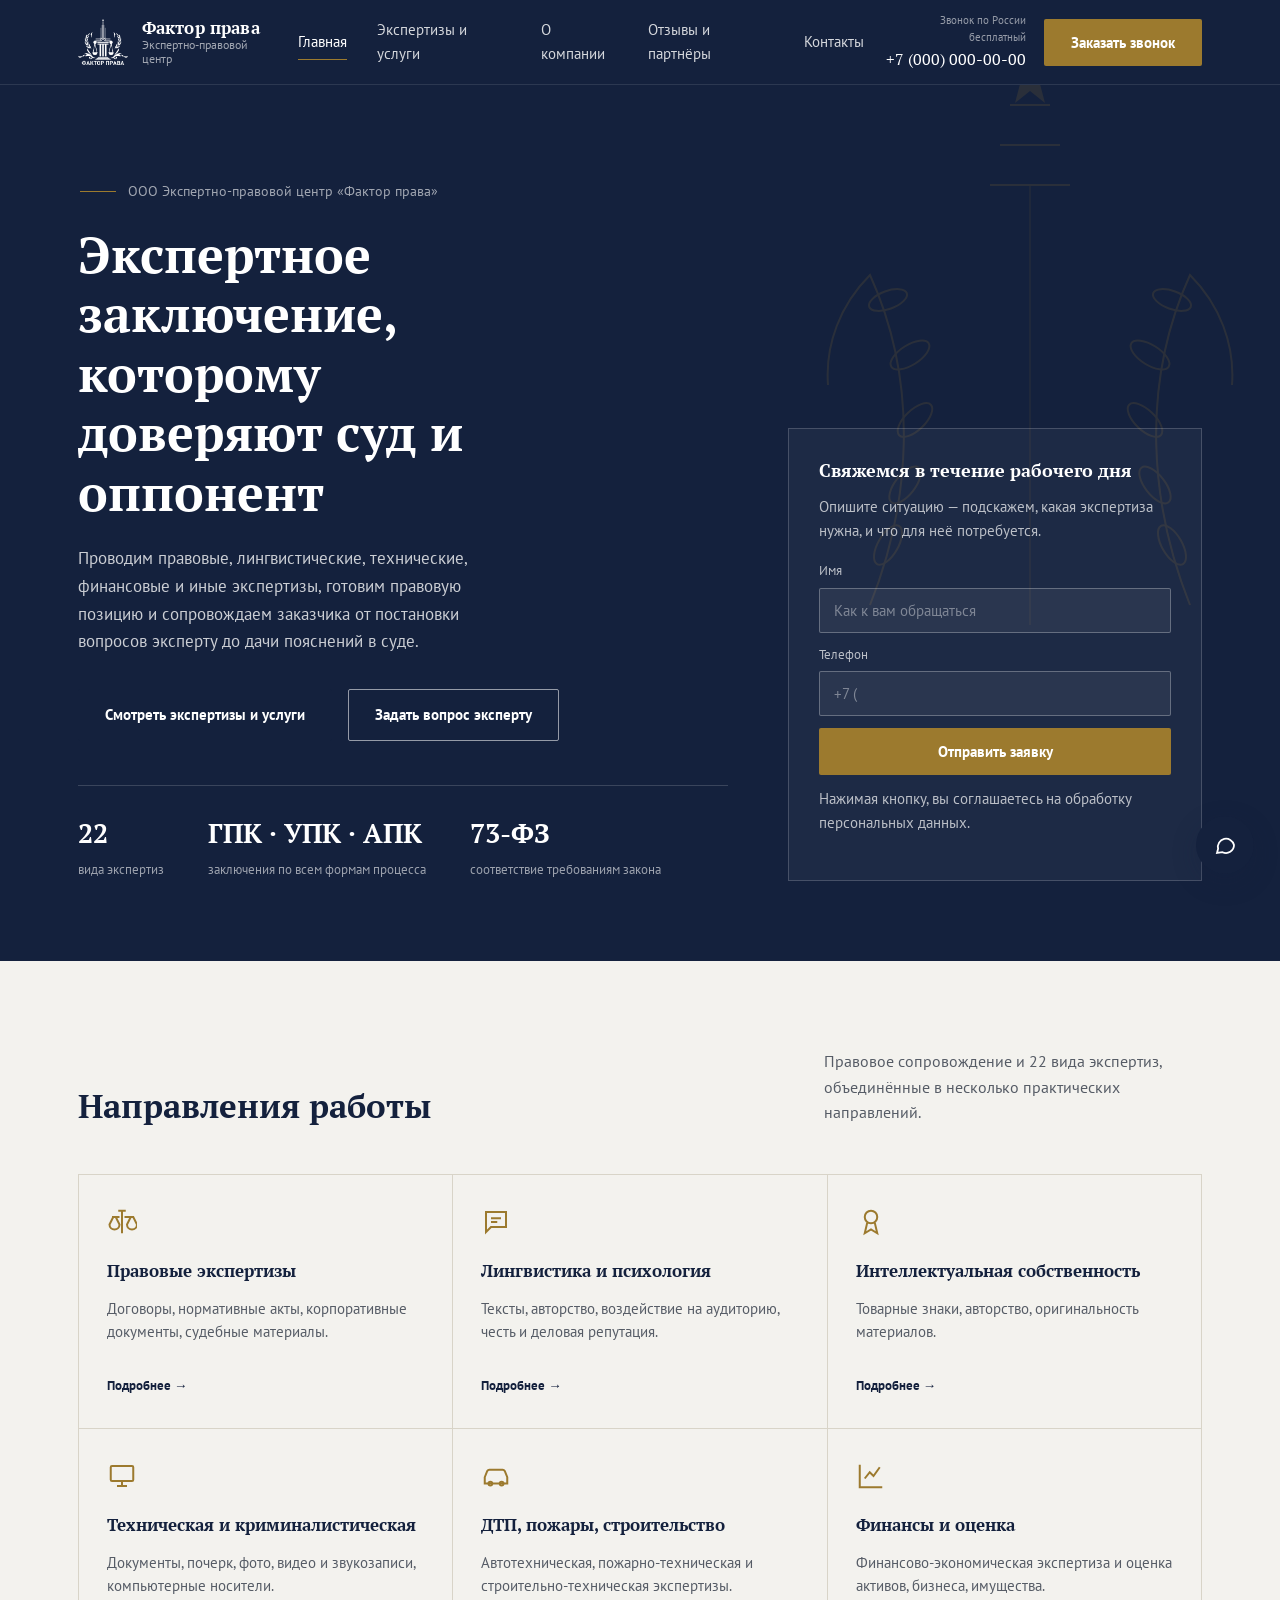
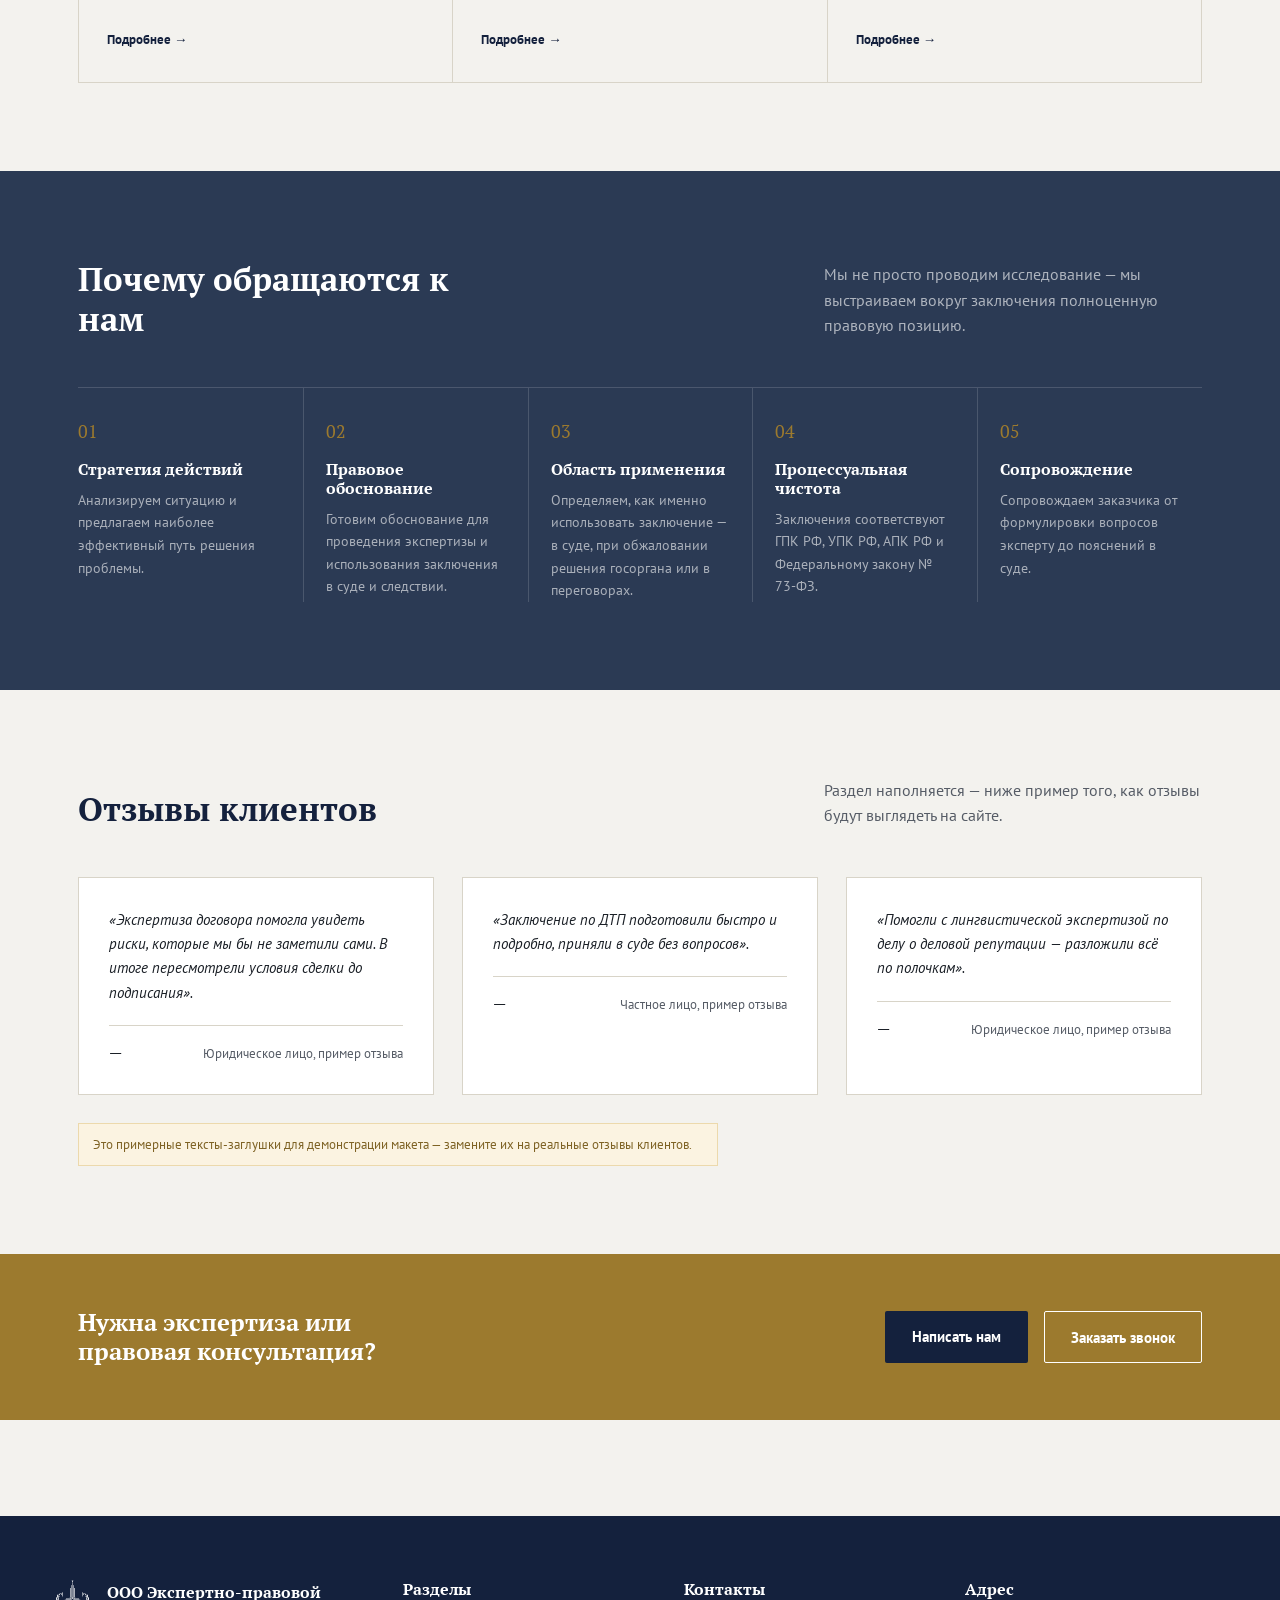
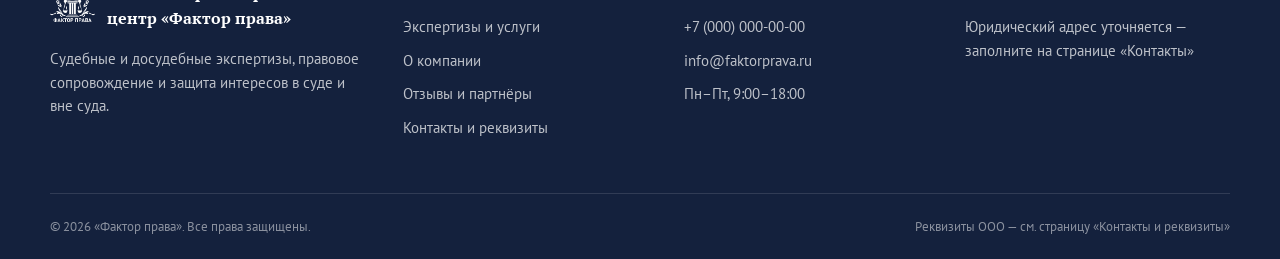
==== commit 60f42639: "Add files via upload Signed-off-by: basil <mataba75@gmail.com>" ====
--- a/index.html
+++ b/index.html
@@ -70,7 +70,7 @@
         <button class="btn btn-outline-light" data-open-call>Задать вопрос эксперту</button>
       </div>
       <div class="hero-stats">
-        <div class="hero-stat"><b data-counter="22">0</b><span>вида экспертиз</span></div>
+        <div class="hero-stat"><b>22</b><span>вида экспертиз</span></div>
         <div class="hero-stat"><b>ГПК · УПК · АПК</b><span>заключения по всем формам процесса</span></div>
         <div class="hero-stat"><b>73-ФЗ</b><span>соответствие требованиям закона</span></div>
       </div>
@@ -264,21 +264,6 @@
   </div>
 </footer>
 
-<div class="floating-contact" id="floating-contact">
-  <button class="floating-contact-close" id="floating-contact-close" aria-label="Скрыть форму">✕</button>
-  <h4>Быстрая заявка</h4>
-  <p>Оставьте телефон — перезвоним в течение рабочего дня.</p>
-  <form data-demo-form>
-    <input type="text" name="name" placeholder="Ваше имя" required>
-    <input type="tel" name="phone" placeholder="Телефон" required>
-    <button class="btn btn-seal btn-block" type="submit">Отправить</button>
-    <div class="form-success"></div>
-  </form>
-</div>
-<button class="floating-contact-tab" id="floating-contact-tab">
-  <span class="dot"></span> Оставить заявку
-</button>
-
 <div class="quick-dock">
   <div class="chat-panel" id="chat-panel">
     <div class="chat-head">
--- a/css/style.css
+++ b/css/style.css
@@ -1,35 +1,28 @@
 /* =========================================================
-   ФАКТОР ПРАВА — design tokens (v2: modernized)
-   Ink/ivory/seal + a cool violet accent for a two-tone,
-   less monochrome palette. Warm ivory replaces flat white
-   on every surface. Motion is used sparingly: a slow gradient
-   drift in the hero, on-scroll reveals, and a lifted-card
-   hover language.
+   ФАКТОР ПРАВА — design tokens
+   Ink/paper/seal palette drawn from the company's own mark:
+   a column, scales and a laurel — an official, documentary
+   register rather than a generic corporate template.
    ========================================================= */
 
 :root{
-  --ink:        #12162B;   /* deep indigo-ink — primary */
-  --ink-2:      #1C2140;   /* secondary dark surface */
-  --ink-3:      #4B5170;   /* muted ink-grey — supporting text */
-  --paper:      #F2EFE7;   /* warm paper background */
-  --paper-2:    #E8E3D6;   /* deeper paper, for panels */
-  --surface:    #FAF8F2;   /* warm ivory — replaces flat white on cards */
-  --line:       #DCD5C4;   /* hairline rule */
+  --ink:        #14213D;   /* deep navy — primary */
+  --ink-2:      #2B3A54;   /* slate navy — secondary surfaces */
+  --ink-3:      #4B5A72;   /* muted navy-grey — supporting text on dark */
+  --paper:      #F3F2EE;   /* cool paper background */
+  --paper-2:    #EAE8E1;   /* slightly deeper paper, for panels */
+  --line:       #D8D4C8;   /* hairline rule */
   --text:       #1B2027;   /* body ink */
-  --text-soft:  #5B5F6B;   /* secondary body text */
-  --seal:       #B8912E;   /* bronze/gold seal accent */
-  --seal-light: #E4C368;
-  --seal-dark:  #8F6E1F;
-  --accent:     #5B62B8;   /* cool violet-indigo — secondary accent */
-  --accent-light: #8890E0;
-  --cream:      #F3EFE4;   /* warm off-white for text on dark surfaces */
+  --text-soft:  #565C66;   /* secondary body text */
+  --seal:       #9C7A2E;   /* bronze/gold seal accent */
+  --seal-dark:  #7E6224;
+  --white:      #FFFFFF;
 
   --serif: "PT Serif", "Georgia", serif;
   --sans:  "PT Sans", "Arial", sans-serif;
 
   --container: 1180px;
-  --radius: 12px;
-  --radius-sm: 8px;
+  --radius: 2px;
 }
 
 *, *::before, *::after{ box-sizing: border-box; }
@@ -71,38 +64,29 @@
   letter-spacing: 0.02em;
 }
 
-/* ---------- Scroll reveal (JS adds .reveal on load, .is-visible on intersect) ---------- */
-.reveal{
-  opacity: 0;
-  transform: translateY(22px);
-  transition: opacity .6s ease, transform .6s ease;
-}
-.reveal.is-visible{ opacity:1; transform:none; }
-@media print{ .reveal{ opacity:1 !important; transform:none !important; } }
-
 /* ---------- Buttons ---------- */
 .btn{
   display:inline-flex;
   align-items:center;
   gap:10px;
   padding: 13px 26px;
-  border-radius: var(--radius-sm);
+  border-radius: var(--radius);
   font-family: var(--sans);
   font-size: 0.95rem;
   font-weight: 700;
   border: 1px solid transparent;
   cursor:pointer;
-  transition: background .18s ease, color .18s ease, border-color .18s ease, transform .18s ease, box-shadow .18s ease;
+  transition: background .18s ease, color .18s ease, border-color .18s ease;
   white-space: nowrap;
 }
-.btn-primary{ background: linear-gradient(135deg, var(--ink), var(--ink-2)); color: var(--cream); }
-.btn-primary:hover{ transform: translateY(-2px); box-shadow: 0 10px 24px rgba(18,22,43,.28); }
-.btn-seal{ background: linear-gradient(135deg, var(--seal), var(--seal-light)); color: #201603; }
-.btn-seal:hover{ transform: translateY(-2px); box-shadow: 0 10px 24px rgba(184,145,46,.35); }
+.btn-primary{ background: var(--ink); color: var(--white); }
+.btn-primary:hover{ background: var(--seal-dark); }
+.btn-seal{ background: var(--seal); color: var(--white); }
+.btn-seal:hover{ background: var(--seal-dark); }
 .btn-outline{ background: transparent; color: var(--ink); border-color: var(--ink); }
-.btn-outline:hover{ background: var(--ink); color: var(--cream); transform: translateY(-2px); }
-.btn-outline-light{ background: transparent; color: var(--cream); border-color: rgba(243,239,228,.5); }
-.btn-outline-light:hover{ background: rgba(243,239,228,.12); border-color: var(--cream); transform: translateY(-2px); }
+.btn-outline:hover{ background: var(--ink); color: var(--white); }
+.btn-outline-light{ background: transparent; color: var(--white); border-color: rgba(255,255,255,.55); }
+.btn-outline-light:hover{ background: rgba(255,255,255,.12); border-color: var(--white); }
 .btn-block{ width:100%; justify-content:center; }
 
 /* ---------- Header ---------- */
@@ -110,62 +94,53 @@
   position: sticky;
   top:0;
   z-index: 500;
-  background: transparent;
-  border-bottom: 1px solid rgba(243,239,228,.1);
-}
-/* Blur lives on a pseudo-element (not the header itself) so it doesn't
-   become a containing block for the fixed-position mobile nav inside it. */
-.site-header::before{
-  content:"";
-  position:absolute; inset:0; z-index:-1;
-  background: rgba(18,22,43,.92);
-  backdrop-filter: blur(10px);
+  background: var(--ink);
+  border-bottom: 1px solid rgba(255,255,255,.1);
 }
 .site-header .container{
   display:flex;
   align-items:center;
   justify-content:space-between;
   gap: 20px;
-  height: 100px;
+  height: 84px;
 }
 .brand{
   display:flex;
   align-items:center;
-  gap:16px;
-  color: var(--cream);
-}
-.brand img{ height: 68px; width:auto; transition: transform .25s ease; }
-.brand:hover img{ transform: scale(1.04); }
+  gap:14px;
+  color: var(--white);
+}
+.brand img{ height: 46px; width:auto; }
 .brand-text{ font-family: var(--serif); line-height:1.15; }
-.brand-text strong{ display:block; font-size:1.15rem; letter-spacing:.01em; }
-.brand-text span{ display:block; font-family: var(--sans); font-size: .74rem; color: rgba(243,239,228,.6); }
+.brand-text strong{ display:block; font-size:1.05rem; letter-spacing:.01em; }
+.brand-text span{ display:block; font-family: var(--sans); font-size: .72rem; color: rgba(255,255,255,.6); }
 
 .main-nav{ display:flex; align-items:center; gap: 30px; }
 .main-nav a{
-  color: rgba(243,239,228,.8);
+  color: rgba(255,255,255,.82);
   font-size: .93rem;
   padding: 6px 0;
   border-bottom: 1px solid transparent;
   transition: color .15s ease, border-color .15s ease;
 }
-.main-nav a:hover, .main-nav a[aria-current="page"]{ color: var(--cream); border-color: var(--seal); }
+.main-nav a:hover, .main-nav a[aria-current="page"]{ color: var(--white); border-color: var(--seal); }
 
 .header-actions{ display:flex; align-items:center; gap: 18px; }
-.header-phone{ color: var(--cream); font-family: var(--serif); font-size: 1.02rem; text-align:right; }
-.header-phone small{ display:block; font-family: var(--sans); font-size:.68rem; color: rgba(243,239,228,.55); }
+.header-phone{ color: var(--white); font-family: var(--serif); font-size: 1.02rem; text-align:right; }
+.header-phone small{ display:block; font-family: var(--sans); font-size:.68rem; color: rgba(255,255,255,.55); }
 
 .nav-cta{ display:none; }
 
 .nav-toggle{
   display:none;
-  background:none; border:1px solid rgba(243,239,228,.4);
-  width:44px; height:44px; border-radius: var(--radius-sm);
-  color: var(--cream); font-size:1.3rem; cursor:pointer;
+  background:none; border:1px solid rgba(255,255,255,.4);
+  width:44px; height:44px; border-radius: var(--radius);
+  color:#fff; font-size:1.3rem; cursor:pointer;
 }
 
 @media (max-width: 980px){
   .main-nav{
-    position:fixed; inset: 100px 0 0 0;
+    position:fixed; inset: 84px 0 0 0;
     background: var(--ink);
     flex-direction:column;
     align-items:flex-start;
@@ -176,7 +151,7 @@
     overflow-y:auto;
   }
   .main-nav.is-open{ transform: translateX(0); }
-  .main-nav a{ width:100%; padding: 14px 0; border-bottom: 1px solid rgba(243,239,228,.1); font-size:1.05rem; }
+  .main-nav a{ width:100%; padding: 14px 0; border-bottom: 1px solid rgba(255,255,255,.1); font-size:1.05rem; }
   .header-phone{ display:none; }
   .header-actions .btn-seal{ display:none; }
   .nav-toggle{ display:block; }
@@ -187,7 +162,7 @@
 /* ---------- Footer ---------- */
 .site-footer{
   background: var(--ink);
-  color: rgba(243,239,228,.72);
+  color: rgba(255,255,255,.72);
   margin-top: 96px;
 }
 .footer-top{
@@ -195,19 +170,19 @@
   display:grid;
   grid-template-columns: 1.3fr 1fr 1fr 1.1fr;
   gap: 40px;
-  border-bottom: 1px solid rgba(243,239,228,.12);
-}
-.footer-top h4{ color: var(--cream); font-size: 1rem; margin-bottom: 16px; }
-.footer-brand{ display:flex; gap:14px; align-items:flex-start; margin-bottom: 16px; }
-.footer-brand img{ height: 56px; }
-.footer-brand strong{ display:block; color:var(--cream); font-family: var(--serif); }
+  border-bottom: 1px solid rgba(255,255,255,.12);
+}
+.footer-top h4{ color: var(--white); font-size: 1rem; margin-bottom: 16px; }
+.footer-brand{ display:flex; gap:12px; align-items:flex-start; margin-bottom: 16px; }
+.footer-brand img{ height: 42px; }
+.footer-brand strong{ display:block; color:var(--white); font-family: var(--serif); }
 .footer-top p{ font-size: .92rem; }
 .footer-top ul li{ margin-bottom: 10px; font-size: .92rem; }
-.footer-top ul a:hover{ color: var(--cream); }
+.footer-top ul a:hover{ color: var(--white); }
 .footer-bottom{
   padding: 22px 0;
   display:flex; justify-content:space-between; gap: 12px; flex-wrap:wrap;
-  font-size: .82rem; color: rgba(243,239,228,.5);
+  font-size: .82rem; color: rgba(255,255,255,.5);
 }
 @media (max-width: 900px){
   .footer-top{ grid-template-columns: 1fr 1fr; }
@@ -220,38 +195,17 @@
 .hero{
   position:relative;
   background: var(--ink);
-  color: var(--cream);
+  color: var(--white);
   overflow:hidden;
   padding: 96px 0 80px;
 }
-.hero::before, .hero::after{
-  content:""; position:absolute; border-radius:50%;
-  filter: blur(90px); opacity:.4; pointer-events:none; z-index:0;
-  animation: heroDrift 22s ease-in-out infinite alternate;
-}
-.hero::before{
-  width:460px; height:460px; top:-140px; left:-100px;
-  background: radial-gradient(circle, var(--seal-light), transparent 70%);
-}
-.hero::after{
-  width:420px; height:420px; bottom:-160px; right:6%;
-  background: radial-gradient(circle, var(--accent-light), transparent 70%);
-  animation-delay: -11s;
-}
-@keyframes heroDrift{
-  from{ transform: translate(0,0) scale(1); }
-  to{ transform: translate(50px, 34px) scale(1.18); }
-}
 .hero-motif{
   position:absolute; inset:0;
-  opacity:.14;
+  opacity:.16;
   pointer-events:none;
-  z-index:0;
-  transition: transform .3s ease-out;
 }
 .hero-inner{
   position:relative;
-  z-index:1;
   display:grid;
   grid-template-columns: 1.1fr 0.7fr;
   gap: 60px;
@@ -259,47 +213,41 @@
 }
 .hero-kicker{
   display:flex; align-items:center; gap: 12px;
-  font-size:.85rem; color: rgba(243,239,228,.65);
+  font-size:.85rem; color: rgba(255,255,255,.6);
   margin-bottom: 22px;
   padding-left: 2px;
 }
-.hero-kicker .rule{ width:36px; height:1px; background: var(--seal-light); }
+.hero-kicker .rule{ width:36px; height:1px; background: var(--seal); }
 .hero h1{
-  color: var(--cream);
+  color: var(--white);
   font-size: clamp(2.1rem, 4vw, 3.1rem);
   max-width: 15ch;
   margin-bottom: 22px;
 }
 .hero-lede{
-  color: rgba(243,239,228,.78);
+  color: rgba(255,255,255,.78);
   font-size: 1.08rem;
   max-width: 46ch;
   margin-bottom: 34px;
 }
 .hero-cta{ display:flex; gap: 16px; flex-wrap:wrap; margin-bottom: 44px;}
 .hero-stats{
-  display:flex; gap: 44px; border-top: 1px solid rgba(243,239,228,.16); padding-top: 26px;
-}
-.hero-stat b{ display:block; font-family: var(--serif); font-size: 1.7rem; color: var(--cream); background: linear-gradient(90deg, var(--seal-light), var(--cream)); -webkit-background-clip:text; background-clip:text; }
-.hero-stat span{ font-size: .82rem; color: rgba(243,239,228,.58); }
+  display:flex; gap: 44px; border-top: 1px solid rgba(255,255,255,.16); padding-top: 26px;
+}
+.hero-stat b{ display:block; font-family: var(--serif); font-size: 1.7rem; color: var(--white); }
+.hero-stat span{ font-size: .82rem; color: rgba(255,255,255,.58); }
 .hero-panel{
-  position: sticky;
-  top: 118px;
-  border: 1px solid rgba(243,239,228,.18);
-  border-radius: var(--radius);
+  border: 1px solid rgba(255,255,255,.18);
   padding: 30px;
-  background: rgba(243,239,228,.06);
-  backdrop-filter: blur(6px);
-  box-shadow: 0 30px 60px rgba(0,0,0,.25);
-}
-.hero-panel h3{ color:var(--cream); font-size:1.15rem; margin-bottom:14px; }
-.hero-panel p{ color: rgba(243,239,228,.7); font-size:.94rem; }
+  background: rgba(255,255,255,.04);
+}
+.hero-panel h3{ color:var(--white); font-size:1.15rem; margin-bottom:14px; }
+.hero-panel p{ color: rgba(255,255,255,.7); font-size:.94rem; }
 .hero-panel form{ margin-top: 18px; display:flex; flex-direction:column; gap:12px; }
 
 @media (max-width: 900px){
   .hero-inner{ grid-template-columns: 1fr; }
   .hero-stats{ flex-wrap:wrap; row-gap:20px; }
-  .hero-panel{ position:static; }
 }
 
 /* ---------- Section scaffolding ---------- */
@@ -310,9 +258,9 @@
 }
 .section-head h2{ font-size: clamp(1.6rem, 2.6vw, 2.1rem); max-width: 20ch; }
 .section-lede{ color: var(--text-soft); max-width: 42ch; font-size: 1rem; }
-.section-dark{ background: var(--ink-2); color: rgba(243,239,228,.86); }
-.section-dark h2, .section-dark h3{ color: var(--cream); }
-.section-dark .section-lede{ color: rgba(243,239,228,.62); }
+.section-dark{ background: var(--ink-2); color: rgba(255,255,255,.86); }
+.section-dark h2, .section-dark h3{ color: var(--white); }
+.section-dark .section-lede{ color: rgba(255,255,255,.62); }
 .section-paper2{ background: var(--paper-2); }
 
 @media (max-width: 760px){
@@ -323,62 +271,46 @@
 .directions-grid{
   display:grid;
   grid-template-columns: repeat(3, 1fr);
-  gap: 22px;
+  gap: 1px;
+  background: var(--line);
+  border: 1px solid var(--line);
 }
 .direction-card{
-  position:relative;
-  overflow:hidden;
-  background: var(--surface);
-  border: 1px solid var(--line);
-  border-radius: var(--radius);
+  background: var(--paper);
   padding: 32px 28px;
   display:flex;
   flex-direction:column;
   gap: 16px;
-  transition: transform .28s ease, box-shadow .28s ease, border-color .28s ease;
-}
-.direction-card::before{
-  content:""; position:absolute; top:0; left:0; right:0; height:3px;
-  background: linear-gradient(90deg, var(--seal), var(--accent));
-  transform: scaleX(0); transform-origin:left; transition: transform .3s ease;
-}
-.direction-card:hover{
-  transform: translateY(-6px);
-  box-shadow: 0 22px 44px rgba(18,22,43,.14);
-  border-color: transparent;
-}
-.direction-card:hover::before{ transform: scaleX(1); }
+  transition: background .15s ease;
+}
+.direction-card:hover{ background: var(--white); }
 .direction-card .icon{ color: var(--seal); }
 .direction-card h3{ font-size: 1.05rem; }
 .direction-card p{ color: var(--text-soft); font-size: .92rem; }
-.direction-card .go{ margin-top:auto; font-size: .84rem; color: var(--ink); font-weight:700; transition: gap .2s ease; }
+.direction-card .go{ margin-top:auto; font-size: .84rem; color: var(--ink); font-weight:700; }
 @media (max-width: 860px){ .directions-grid{ grid-template-columns: repeat(2,1fr);} }
 @media (max-width: 560px){ .directions-grid{ grid-template-columns: 1fr;} }
 
 /* ---------- Advantages ---------- */
 .advantages{
   display:grid; grid-template-columns: repeat(5, 1fr); gap: 0;
-  border-top:1px solid rgba(243,239,228,.15);
+  border-top:1px solid rgba(255,255,255,.15);
 }
 .advantage{
   padding: 30px 22px 0;
-  border-left: 1px solid rgba(243,239,228,.15);
-  transition: transform .25s ease;
-}
-.advantage:hover{ transform: translateY(-4px); }
+  border-left: 1px solid rgba(255,255,255,.15);
+}
 .advantage:first-child{ border-left:none; padding-left:0; }
-.advantage .num{ font-family: var(--serif); color: var(--seal-light); font-size:1.1rem; display:block; margin-bottom:14px; }
-.advantage h4{ color:var(--cream); font-size:.98rem; margin-bottom:10px; }
-.advantage p{ font-size:.88rem; color: rgba(243,239,228,.6); }
-@media (max-width: 980px){ .advantages{ grid-template-columns: repeat(2,1fr); } .advantage{border-left:none; border-top:1px solid rgba(243,239,228,.15); padding:26px 0 0;} }
+.advantage .num{ font-family: var(--serif); color: var(--seal); font-size:1.1rem; display:block; margin-bottom:14px; }
+.advantage h4{ color:var(--white); font-size:.98rem; margin-bottom:10px; }
+.advantage p{ font-size:.88rem; color: rgba(255,255,255,.6); }
+@media (max-width: 980px){ .advantages{ grid-template-columns: repeat(2,1fr); } .advantage{border-left:none; border-top:1px solid rgba(255,255,255,.15); padding:26px 0 0;} }
 
 /* ---------- Testimonials ---------- */
 .testimonials{ display:grid; grid-template-columns: repeat(3,1fr); gap: 28px; }
 .testimonial{
-  background: var(--surface); border: 1px solid var(--line); border-radius: var(--radius); padding: 30px;
-  transition: transform .25s ease, box-shadow .25s ease;
-}
-.testimonial:hover{ transform: translateY(-4px); box-shadow: 0 18px 36px rgba(18,22,43,.1); }
+  background: var(--white); border: 1px solid var(--line); padding: 30px;
+}
 .testimonial p{ font-size: .95rem; color: var(--text); font-style:italic; margin-bottom: 20px; }
 .testimonial-author{ display:flex; justify-content:space-between; align-items:baseline; border-top: 1px solid var(--line); padding-top:14px; }
 .testimonial-author strong{ font-family: var(--serif); font-size:.95rem; }
@@ -392,7 +324,7 @@
   border-bottom: 1px solid var(--line);
   margin-bottom: 10px;
 }
-.registry-nav a{ font-size:.86rem; color: var(--text-soft); border-bottom:1px solid transparent; transition: color .15s ease; }
+.registry-nav a{ font-size:.86rem; color: var(--text-soft); border-bottom:1px solid transparent; }
 .registry-nav a:hover{ color: var(--ink); border-color: var(--seal); }
 
 .registry-group{ padding-top: 56px; }
@@ -402,15 +334,11 @@
 
 .registry-item{
   border-bottom: 1px solid var(--line);
-  transition: background .2s ease;
-  border-radius: var(--radius-sm);
-}
-.registry-item:hover{ background: rgba(184,145,46,.05); }
+}
 .registry-item summary{
   list-style:none;
   cursor:pointer;
-  padding: 26px 14px;
-  margin: 0 -14px;
+  padding: 26px 0;
   display:grid;
   grid-template-columns: 64px 1fr 24px;
   gap: 22px;
@@ -426,16 +354,13 @@
   transition: transform .2s ease, background .2s ease;
   margin-top: 2px;
 }
-.registry-item[open] .chev{ transform: rotate(45deg); background: linear-gradient(135deg, var(--seal), var(--seal-light)); color:#201603; border-color: transparent; }
+.registry-item[open] .chev{ transform: rotate(45deg); background: var(--ink); color:#fff; border-color: var(--ink); }
 .registry-body{
-  padding: 0 14px 32px 100px;
-  margin: 0 -14px;
+  padding: 0 0 32px 86px;
   display:grid;
   grid-template-columns: repeat(3, 1fr);
   gap: 26px;
-  animation: fadeSlideIn .3s ease;
-}
-@keyframes fadeSlideIn{ from{ opacity:0; transform: translateY(-6px);} to{ opacity:1; transform:none; } }
+}
 .registry-body div h4{
   font-family: var(--sans); font-weight:700; font-size:.78rem; text-transform:none;
   color: var(--ink); margin-bottom:8px; letter-spacing:.01em;
@@ -450,19 +375,11 @@
 
 /* ---------- Generic content page layout (about/contacts) ---------- */
 .page-hero{
-  background: var(--ink); color: var(--cream);
+  background: var(--ink); color: var(--white);
   padding: 56px 0;
-  position: relative;
-  overflow: hidden;
-}
-.page-hero::before{
-  content:""; position:absolute; width:360px; height:360px; border-radius:50%;
-  top:-180px; right:-60px; filter: blur(80px); opacity:.35;
-  background: radial-gradient(circle, var(--accent-light), transparent 70%);
-}
-.page-hero .container{ position:relative; }
-.page-hero .crumb{ font-size:.82rem; color: rgba(243,239,228,.55); margin-bottom:14px; }
-.page-hero h1{ color: var(--cream); font-size: clamp(1.8rem, 3.4vw, 2.5rem); }
+}
+.page-hero .crumb{ font-size:.82rem; color: rgba(255,255,255,.55); margin-bottom:14px; }
+.page-hero h1{ color: var(--white); font-size: clamp(1.8rem, 3.4vw, 2.5rem); }
 
 .content-grid{ display:grid; grid-template-columns: 1.5fr 1fr; gap: 64px; }
 .content-grid .prose h2{ font-size:1.35rem; margin: 40px 0 14px; }
@@ -472,7 +389,7 @@
 .content-grid .prose li{ position:relative; padding-left:20px; color: var(--text-soft); margin-bottom:10px; }
 .content-grid .prose li::before{ content:"—"; position:absolute; left:0; color: var(--seal); }
 
-.side-card{ background: var(--surface); border:1px solid var(--line); border-radius: var(--radius); padding: 28px; margin-bottom: 24px; }
+.side-card{ background: var(--white); border:1px solid var(--line); padding: 28px; margin-bottom: 24px; }
 .side-card h3{ font-size: 1rem; margin-bottom: 16px; }
 .side-card dl{ margin:0; }
 .side-card dt{ font-size: .78rem; color: var(--text-soft); margin-top:14px; }
@@ -480,7 +397,6 @@
 .side-card dd{ margin:2px 0 0; font-size:.95rem; }
 .placeholder-note{
   font-size:.82rem; color: var(--seal-dark); background: #FBF3E1; border:1px solid #ECD9AC;
-  border-radius: var(--radius-sm);
   padding:10px 14px; margin-top:16px;
 }
 
@@ -488,32 +404,27 @@
 
 /* Team/values grid on about */
 .values-grid{ display:grid; grid-template-columns: repeat(2,1fr); gap: 24px; margin-top: 8px;}
-.value-card{
-  border-top: 2px solid var(--seal); padding: 18px 18px 4px; margin: 0 -18px;
-  border-radius: 0 0 var(--radius-sm) var(--radius-sm);
-  transition: background .2s ease;
-}
-.value-card:hover{ background: rgba(184,145,46,.06); }
+.value-card{ border-top: 2px solid var(--seal); padding-top:16px; }
 .value-card h4{ font-size: 1rem; margin-bottom: 8px; }
 .value-card p{ color: var(--text-soft); font-size: .92rem; }
 @media (max-width: 640px){ .values-grid{ grid-template-columns: 1fr; } }
 
 /* ---------- Forms ---------- */
 .field{ display:flex; flex-direction:column; gap:6px; }
-.field label{ font-size:.8rem; color: rgba(243,239,228,.7); }
+.field label{ font-size:.8rem; color: rgba(255,255,255,.7); }
 .field input, .field textarea, .field select{
-  background: rgba(243,239,228,.07);
-  border: 1px solid rgba(243,239,228,.28);
-  color: var(--cream);
+  background: rgba(255,255,255,.06);
+  border: 1px solid rgba(255,255,255,.28);
+  color: var(--white);
   padding: 12px 14px;
   font-family: var(--sans);
   font-size: .92rem;
-  border-radius: var(--radius-sm);
-}
-.field input::placeholder, .field textarea::placeholder{ color: rgba(243,239,228,.4); }
-.field input:focus, .field textarea:focus, .field select:focus{ outline:2px solid var(--seal-light); border-color: var(--seal-light); }
-
-/* Light-surface form variant (used on ivory cards) */
+  border-radius: var(--radius);
+}
+.field input::placeholder, .field textarea::placeholder{ color: rgba(255,255,255,.4); }
+.field input:focus, .field textarea:focus, .field select:focus{ outline:2px solid var(--seal); border-color: var(--seal); }
+
+/* Light-surface form variant (used on white cards) */
 .form-light .field label{ color: var(--text-soft); }
 .form-light .field input, .form-light .field textarea, .form-light .field select{
   background: var(--paper); border: 1px solid var(--line); color: var(--text);
@@ -522,34 +433,32 @@
 
 .form-note{ font-size:.78rem; color: var(--text-soft); }
 .form-success{
-  display:none; background:#E9F2E7; border:1px solid #B9D8B9; color:#245A24;
-  border-radius: var(--radius-sm);
+  display:none; background:#EAF3EA; border:1px solid #B9D8B9; color:#245A24;
   padding:12px 14px; font-size:.88rem; margin-top:14px;
 }
 .form-success.is-visible{ display:block; }
 
 /* ---------- Contact form section (contacts page) ---------- */
-.contact-form-panel{ background: var(--ink); color: var(--cream); padding: 44px; border-radius: var(--radius); }
-.contact-form-panel h3{ color: var(--cream); margin-bottom:8px; }
-.contact-form-panel .section-lede{ color: rgba(243,239,228,.62); margin-bottom: 26px; }
+.contact-form-panel{ background: var(--ink); color:var(--white); padding: 44px; }
+.contact-form-panel h3{ color:var(--white); margin-bottom:8px; }
+.contact-form-panel .section-lede{ color: rgba(255,255,255,.62); margin-bottom: 26px; }
 .form-grid{ display:grid; grid-template-columns: 1fr 1fr; gap: 18px; }
 .form-grid .full{ grid-column: 1 / -1; }
 @media (max-width:640px){ .form-grid{ grid-template-columns: 1fr; } .contact-form-panel{ padding: 28px 22px; } }
 
 /* ---------- Map placeholder ---------- */
 .map-placeholder{
-  height: 340px; border: 1px solid var(--line); border-radius: var(--radius); background:
+  height: 340px; border: 1px solid var(--line); background:
     repeating-linear-gradient(45deg, var(--paper-2), var(--paper-2) 10px, var(--paper) 10px, var(--paper) 20px);
   display:flex; align-items:center; justify-content:center; color: var(--text-soft); font-size:.9rem; text-align:center; padding: 20px;
 }
 
 /* ---------- CTA strip ---------- */
 .cta-strip{
-  background: linear-gradient(120deg, var(--seal), var(--seal-light));
-  color:#201603; padding: 54px 0; text-align:left;
+  background: var(--seal); color:#fff; padding: 54px 0; text-align:left;
 }
 .cta-strip .container{ display:flex; align-items:center; justify-content:space-between; gap:24px; flex-wrap:wrap; }
-.cta-strip h2{ color:#201603; font-size:1.5rem; max-width:24ch; }
+.cta-strip h2{ color:#fff; font-size:1.5rem; max-width:24ch; }
 @media (max-width:760px){ .cta-strip .container{ flex-direction:column; align-items:flex-start; } }
 
 /* ---------- Floating quick-contact + chat widget ---------- */
@@ -558,95 +467,47 @@
   display:flex; flex-direction:column; align-items:flex-end; gap:12px;
 }
 .dock-btn{
-  width:60px; height:60px; border-radius:50%;
-  background: linear-gradient(135deg, var(--ink), var(--ink-2)); color: var(--cream);
+  width:58px; height:58px; border-radius:50%;
+  background: var(--ink); color:#fff;
   display:flex; align-items:center; justify-content:center;
-  border:none; cursor:pointer; box-shadow: 0 10px 28px rgba(18,22,43,.35);
-  transition: transform .2s ease, box-shadow .2s ease;
-}
-.dock-btn:hover{ transform: translateY(-3px) scale(1.04); box-shadow: 0 16px 34px rgba(18,22,43,.4); }
+  border:none; cursor:pointer; box-shadow: 0 8px 24px rgba(20,33,61,.28);
+  transition: background .15s ease, transform .15s ease;
+}
+.dock-btn:hover{ background: var(--seal-dark); transform: translateY(-2px); }
 
 .chat-panel{
-  position: fixed; right: 26px; bottom: 100px; z-index: 601;
+  position: fixed; right: 26px; bottom: 96px; z-index: 601;
   width: 340px; max-width: calc(100vw - 40px);
-  background: var(--surface); border:1px solid var(--line); border-radius: var(--radius);
-  box-shadow: 0 24px 60px rgba(18,22,43,.28);
+  background: var(--white); border:1px solid var(--line);
+  box-shadow: 0 20px 50px rgba(20,33,61,.22);
   display:none; flex-direction:column; overflow:hidden;
-  transform: translateY(12px); opacity:0; transition: transform .22s ease, opacity .22s ease;
-}
-.chat-panel.is-open{ display:flex; transform:none; opacity:1; }
+}
+.chat-panel.is-open{ display:flex; }
 .chat-head{
-  background: linear-gradient(135deg, var(--ink), var(--ink-2)); color: var(--cream); padding: 16px 18px;
+  background: var(--ink); color:#fff; padding: 16px 18px;
   display:flex; align-items:center; justify-content:space-between; gap:10px;
 }
 .chat-head strong{ font-family: var(--serif); font-size: .98rem; display:block; }
-.chat-head span{ font-size:.76rem; color: rgba(243,239,228,.6); }
-.chat-close{ background:none; border:none; color: var(--cream); font-size:1.2rem; cursor:pointer; line-height:1; }
+.chat-head span{ font-size:.76rem; color: rgba(255,255,255,.6); }
+.chat-close{ background:none; border:none; color:#fff; font-size:1.2rem; cursor:pointer; line-height:1; }
 .chat-body{ padding: 18px; display:flex; flex-direction:column; gap:14px; max-height: 60vh; overflow-y:auto; }
-.chat-bubble{ background: var(--paper-2); padding: 12px 14px; font-size:.88rem; border-radius: 4px var(--radius) var(--radius) var(--radius); max-width: 92%; }
+.chat-bubble{ background: var(--paper-2); padding: 12px 14px; font-size:.88rem; border-radius: 2px 10px 10px 10px; max-width: 92%; }
 .chat-quick{ display:flex; flex-wrap:wrap; gap:8px; }
 .chat-quick button{
-  background: var(--surface); border:1px solid var(--line); padding: 8px 12px; font-size:.8rem; cursor:pointer; border-radius: 20px;
-  color: var(--ink); transition: border-color .15s ease, color .15s ease;
+  background:#fff; border:1px solid var(--line); padding: 8px 12px; font-size:.8rem; cursor:pointer; border-radius: 20px;
+  color: var(--ink);
 }
 .chat-quick button:hover{ border-color: var(--seal); color: var(--seal-dark); }
 .chat-callform{ display:none; flex-direction:column; gap:10px; }
 .chat-callform.is-visible{ display:flex; }
 
-/* ---------- Floating contact card (persistent, opposite corner from chat) ---------- */
-.floating-contact{
-  position: fixed; left: 26px; bottom: 26px; z-index: 599;
-  width: 300px; max-width: calc(100vw - 40px);
-  background: rgba(250,248,242,.92); backdrop-filter: blur(10px);
-  border: 1px solid var(--line); border-radius: var(--radius);
-  box-shadow: 0 24px 54px rgba(18,22,43,.22);
-  padding: 22px;
-  transform: translateY(24px) scale(.98); opacity:0; pointer-events:none;
-  transition: transform .3s ease, opacity .3s ease;
-}
-.floating-contact.is-visible{ transform:none; opacity:1; pointer-events:auto; }
-.floating-contact h4{ font-size: 1rem; margin-bottom:4px; }
-.floating-contact p{ font-size:.85rem; color: var(--text-soft); margin-bottom:14px; }
-.floating-contact-close{
-  position:absolute; top:10px; right:10px; background:none; border:none; cursor:pointer;
-  color: var(--text-soft); font-size:1.1rem; line-height:1; width:28px; height:28px;
-}
-.floating-contact form{ display:flex; flex-direction:column; gap:10px; }
-.floating-contact input{
-  background: var(--surface); border:1px solid var(--line); border-radius: var(--radius-sm);
-  padding: 11px 13px; font-family: var(--sans); font-size:.9rem; color: var(--text);
-}
-.floating-contact input:focus{ outline:2px solid var(--seal); border-color: var(--seal); }
-
-.floating-contact-tab{
-  position: fixed; left: 26px; bottom: 26px; z-index: 598;
-  background: linear-gradient(135deg, var(--seal), var(--seal-light)); color:#201603;
-  border:none; border-radius: 999px; padding: 14px 22px 14px 18px;
-  font-family: var(--sans); font-weight:700; font-size:.88rem; cursor:pointer;
-  display:flex; align-items:center; gap:8px;
-  box-shadow: 0 12px 30px rgba(184,145,46,.35);
-  transform: translateY(0); opacity:1; transition: transform .3s ease, opacity .3s ease;
-}
-.floating-contact-tab.is-hidden{ transform: translateY(24px); opacity:0; pointer-events:none; }
-.floating-contact-tab .dot{
-  width:8px; height:8px; border-radius:50%; background:#201603; opacity:.55;
-  animation: pulseDot 1.8s ease-in-out infinite;
-}
-@keyframes pulseDot{ 0%,100%{ opacity:.35; transform:scale(1);} 50%{ opacity:.9; transform:scale(1.3);} }
-
-@media (max-width: 640px){
-  .floating-contact, .floating-contact-tab{ left: 16px; bottom: 16px; }
-  .floating-contact{ width: calc(100vw - 32px); }
-}
-
 /* ---------- Dialog (order-a-call) ---------- */
 dialog.modal{
   border:none; padding:0; max-width: 420px; width: calc(100vw - 40px);
-  border-radius: var(--radius);
-  box-shadow: 0 30px 70px rgba(18,22,43,.4);
-}
-dialog.modal::backdrop{ background: rgba(18,22,43,.6); backdrop-filter: blur(2px); }
-.modal-inner{ background: var(--surface); padding: 32px; border-radius: var(--radius); }
+  box-shadow: 0 30px 70px rgba(20,33,61,.35);
+}
+dialog.modal::backdrop{ background: rgba(20,33,61,.55); }
+.modal-inner{ background: var(--white); padding: 32px; }
 .modal-head{ display:flex; justify-content:space-between; align-items:flex-start; margin-bottom: 6px; gap: 16px;}
 .modal-head h3{ font-size: 1.2rem; }
 .modal-close{ background:none; border:none; font-size:1.3rem; cursor:pointer; color: var(--text-soft); line-height:1; }
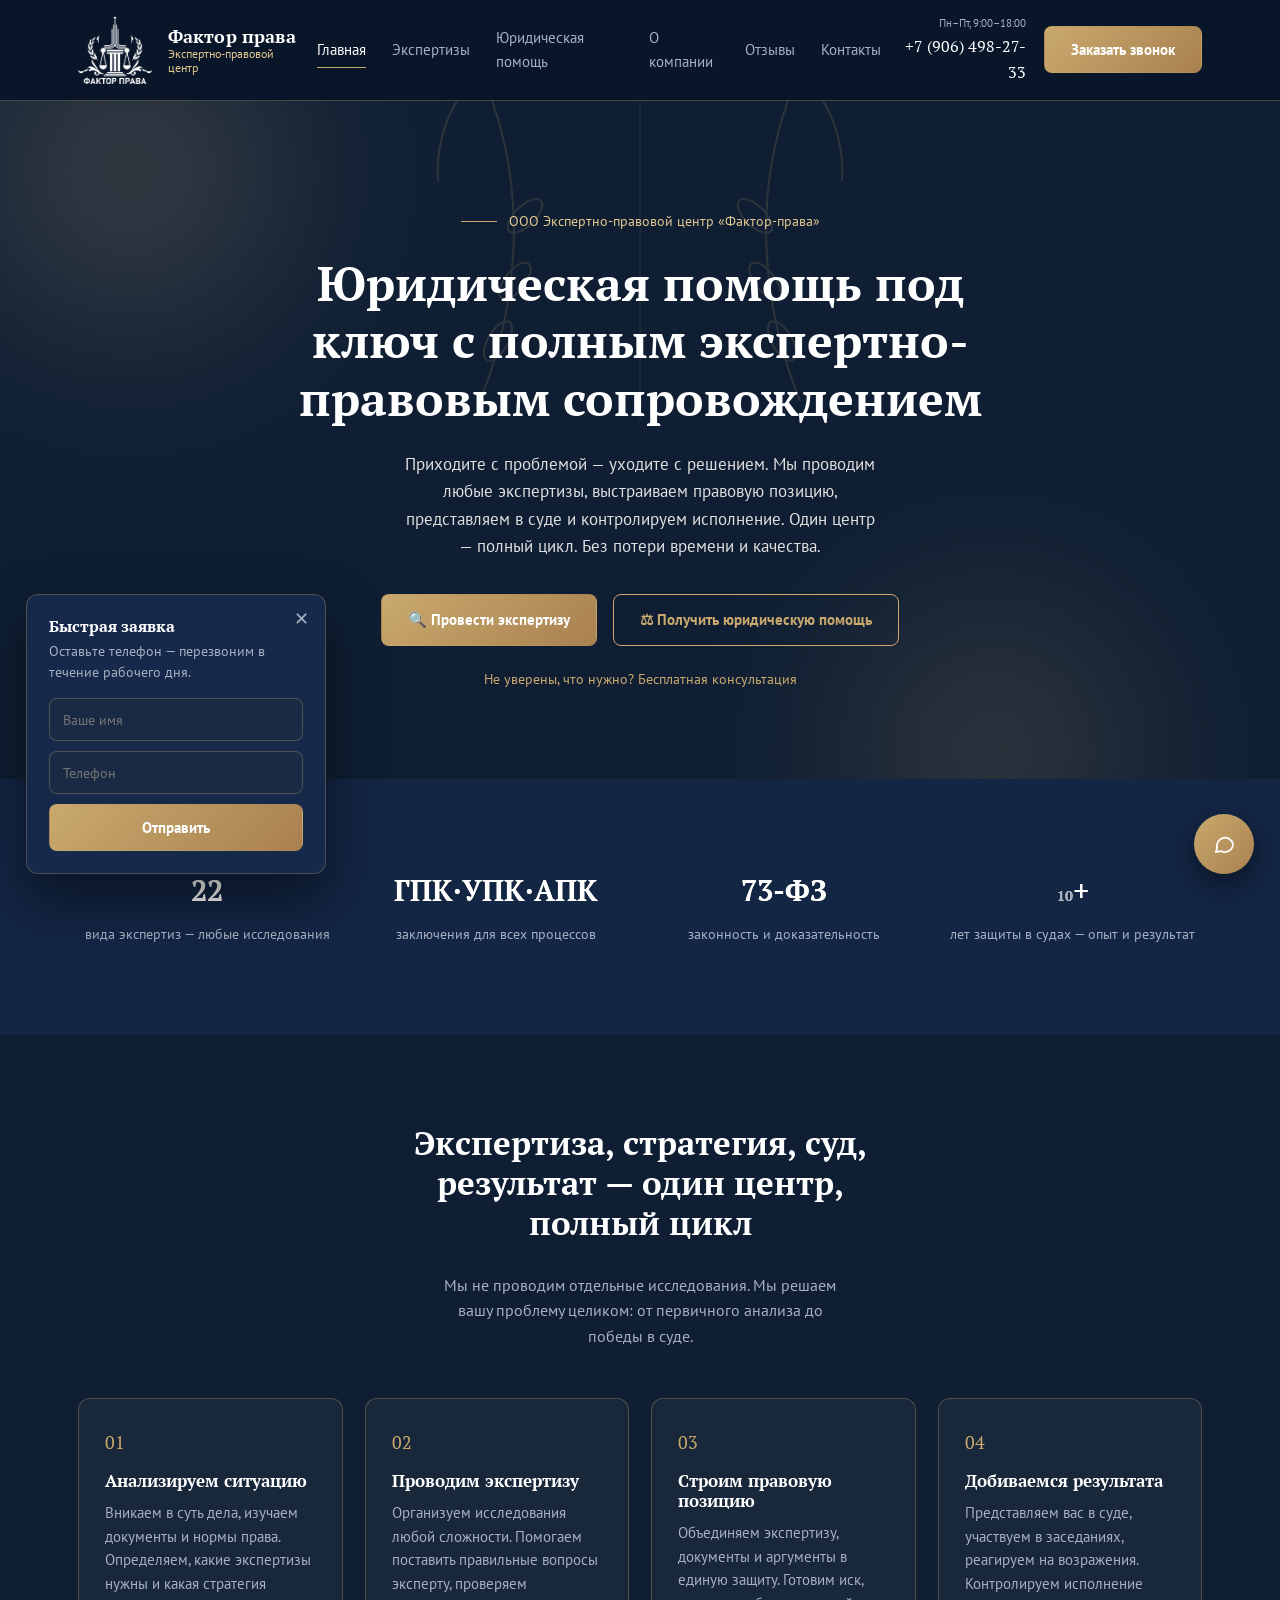
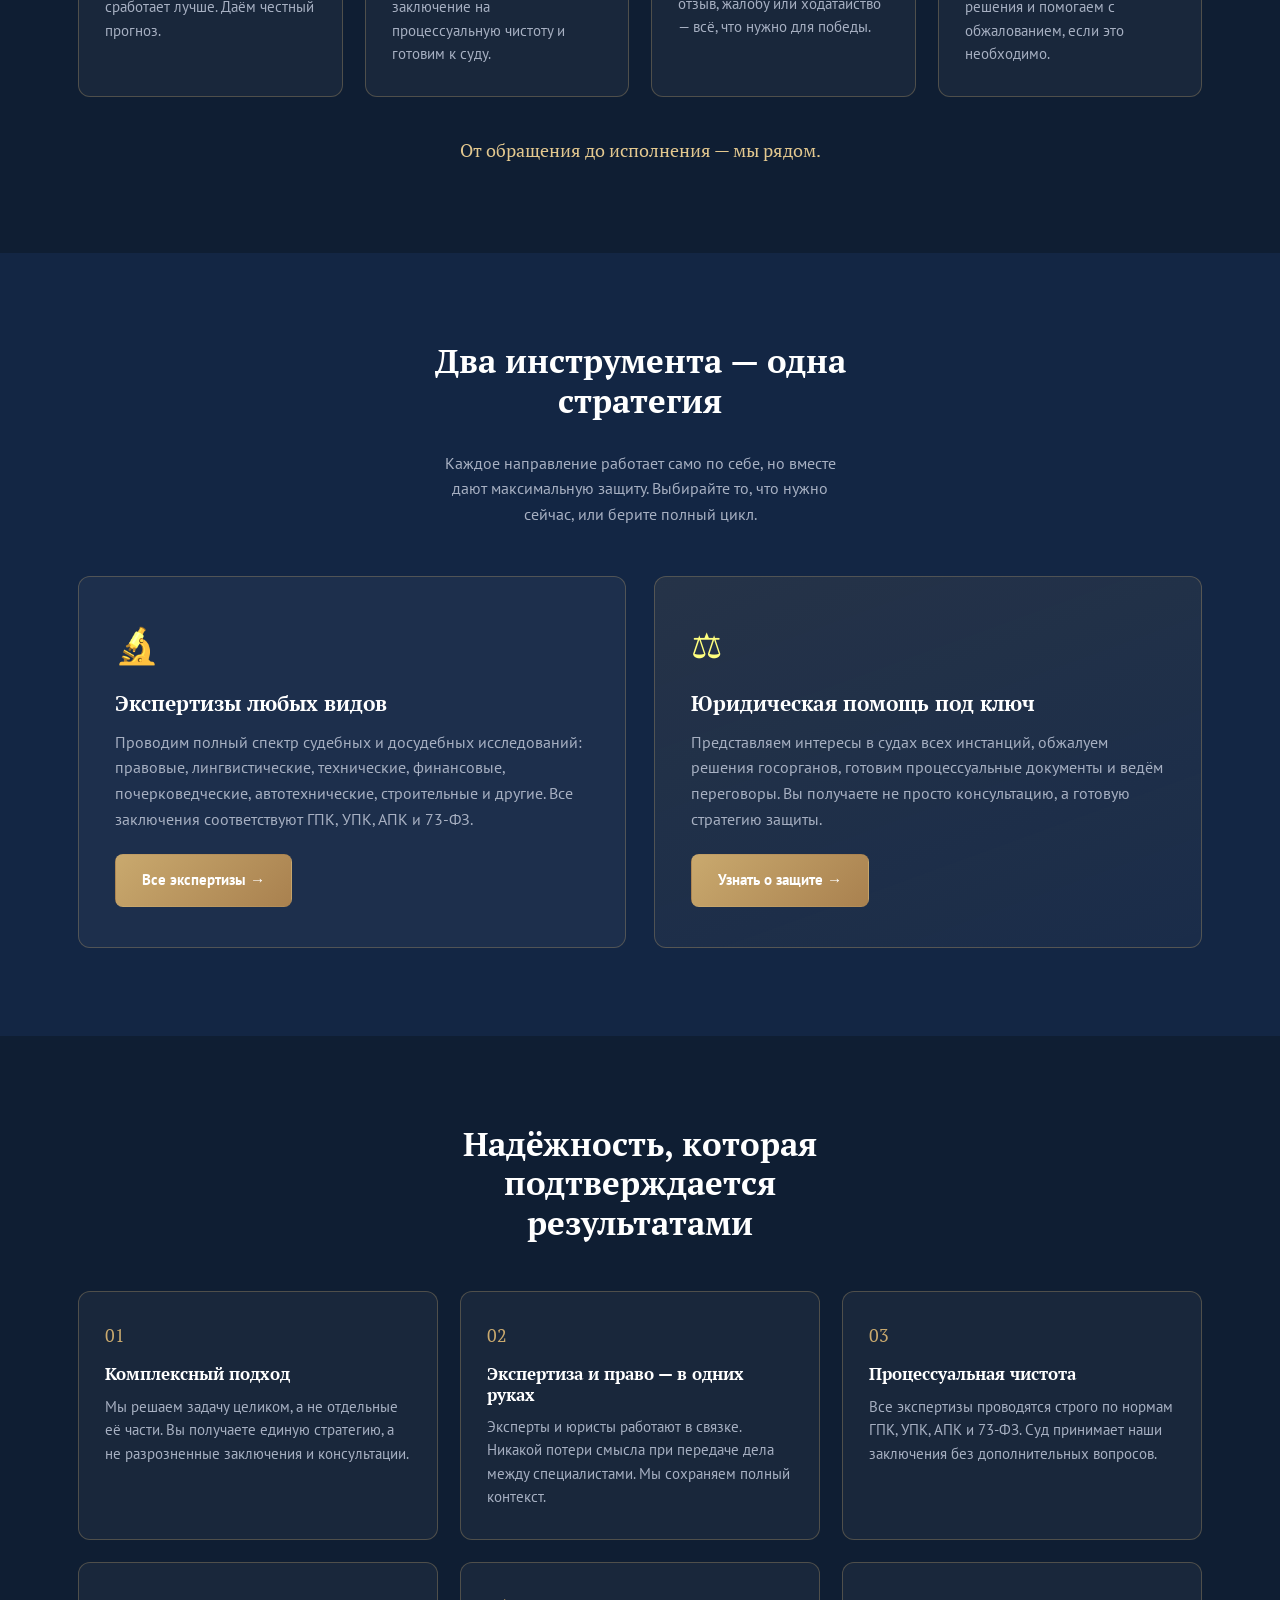
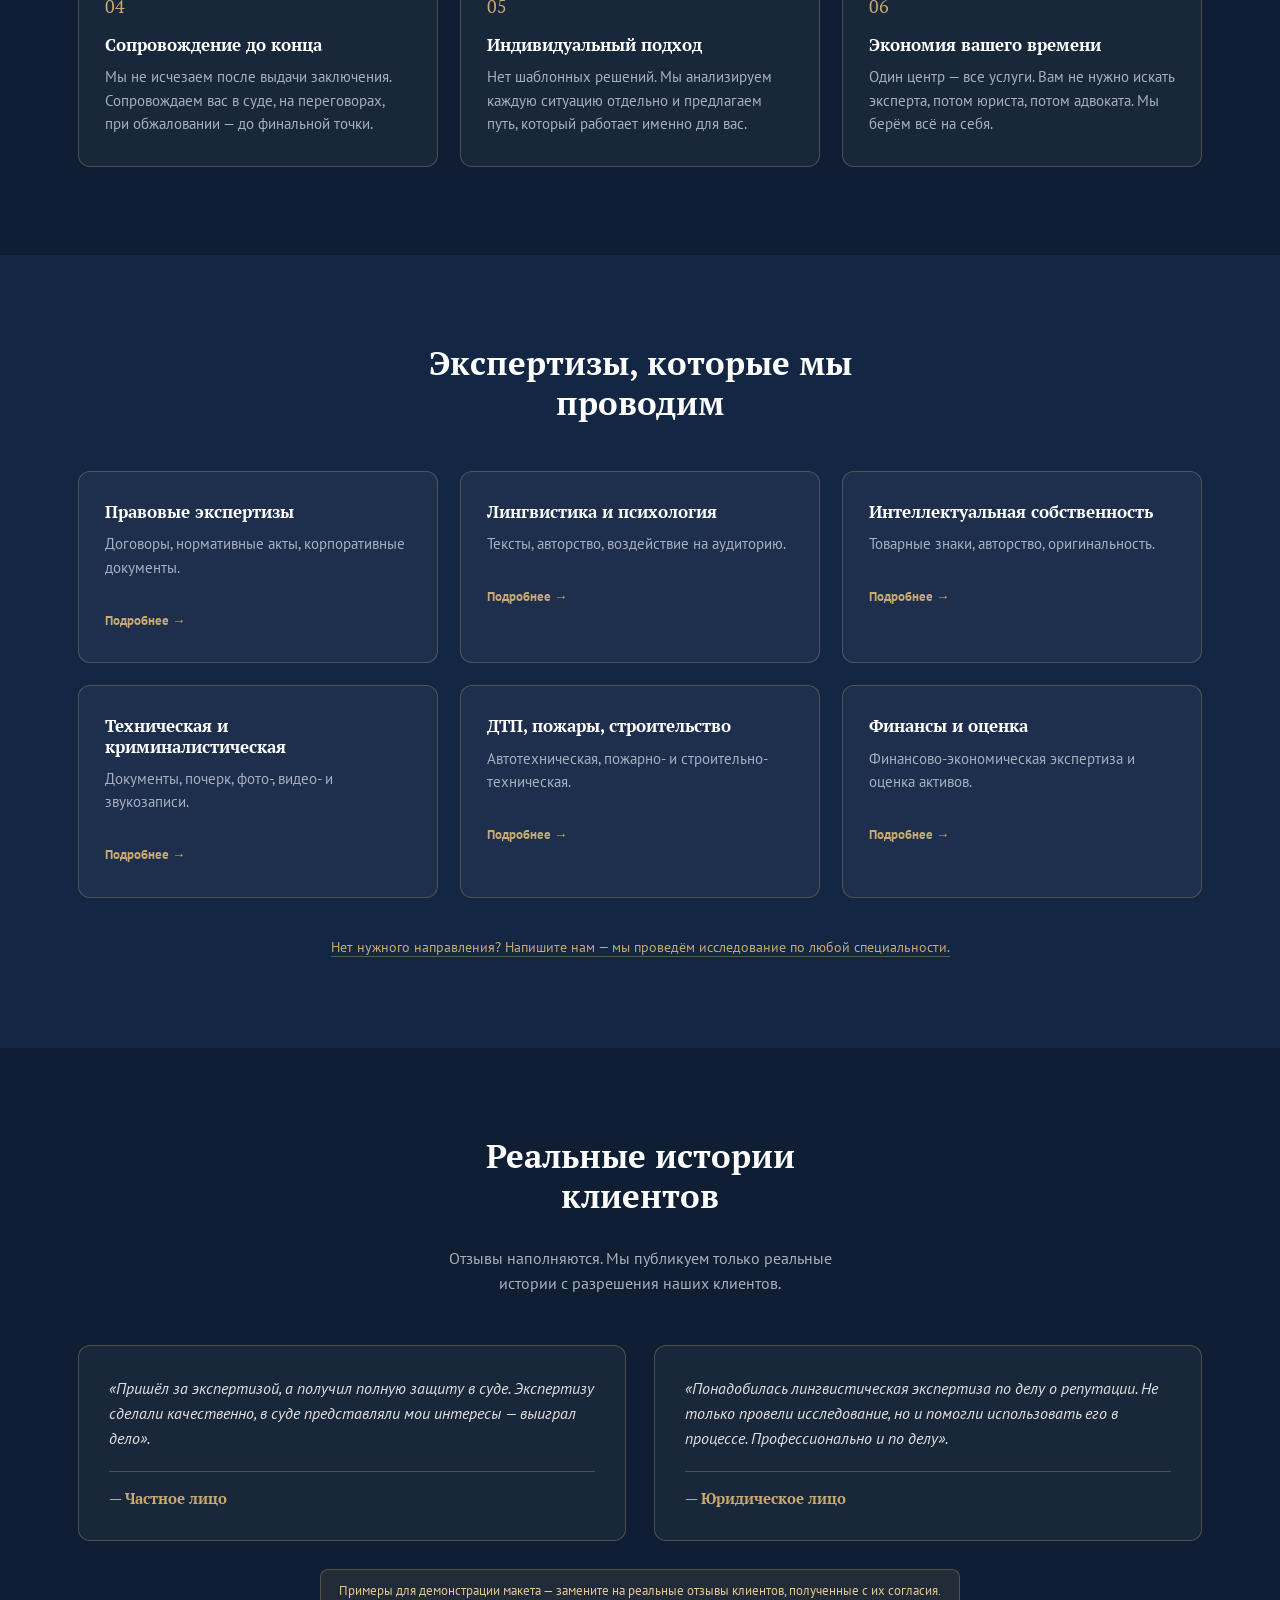
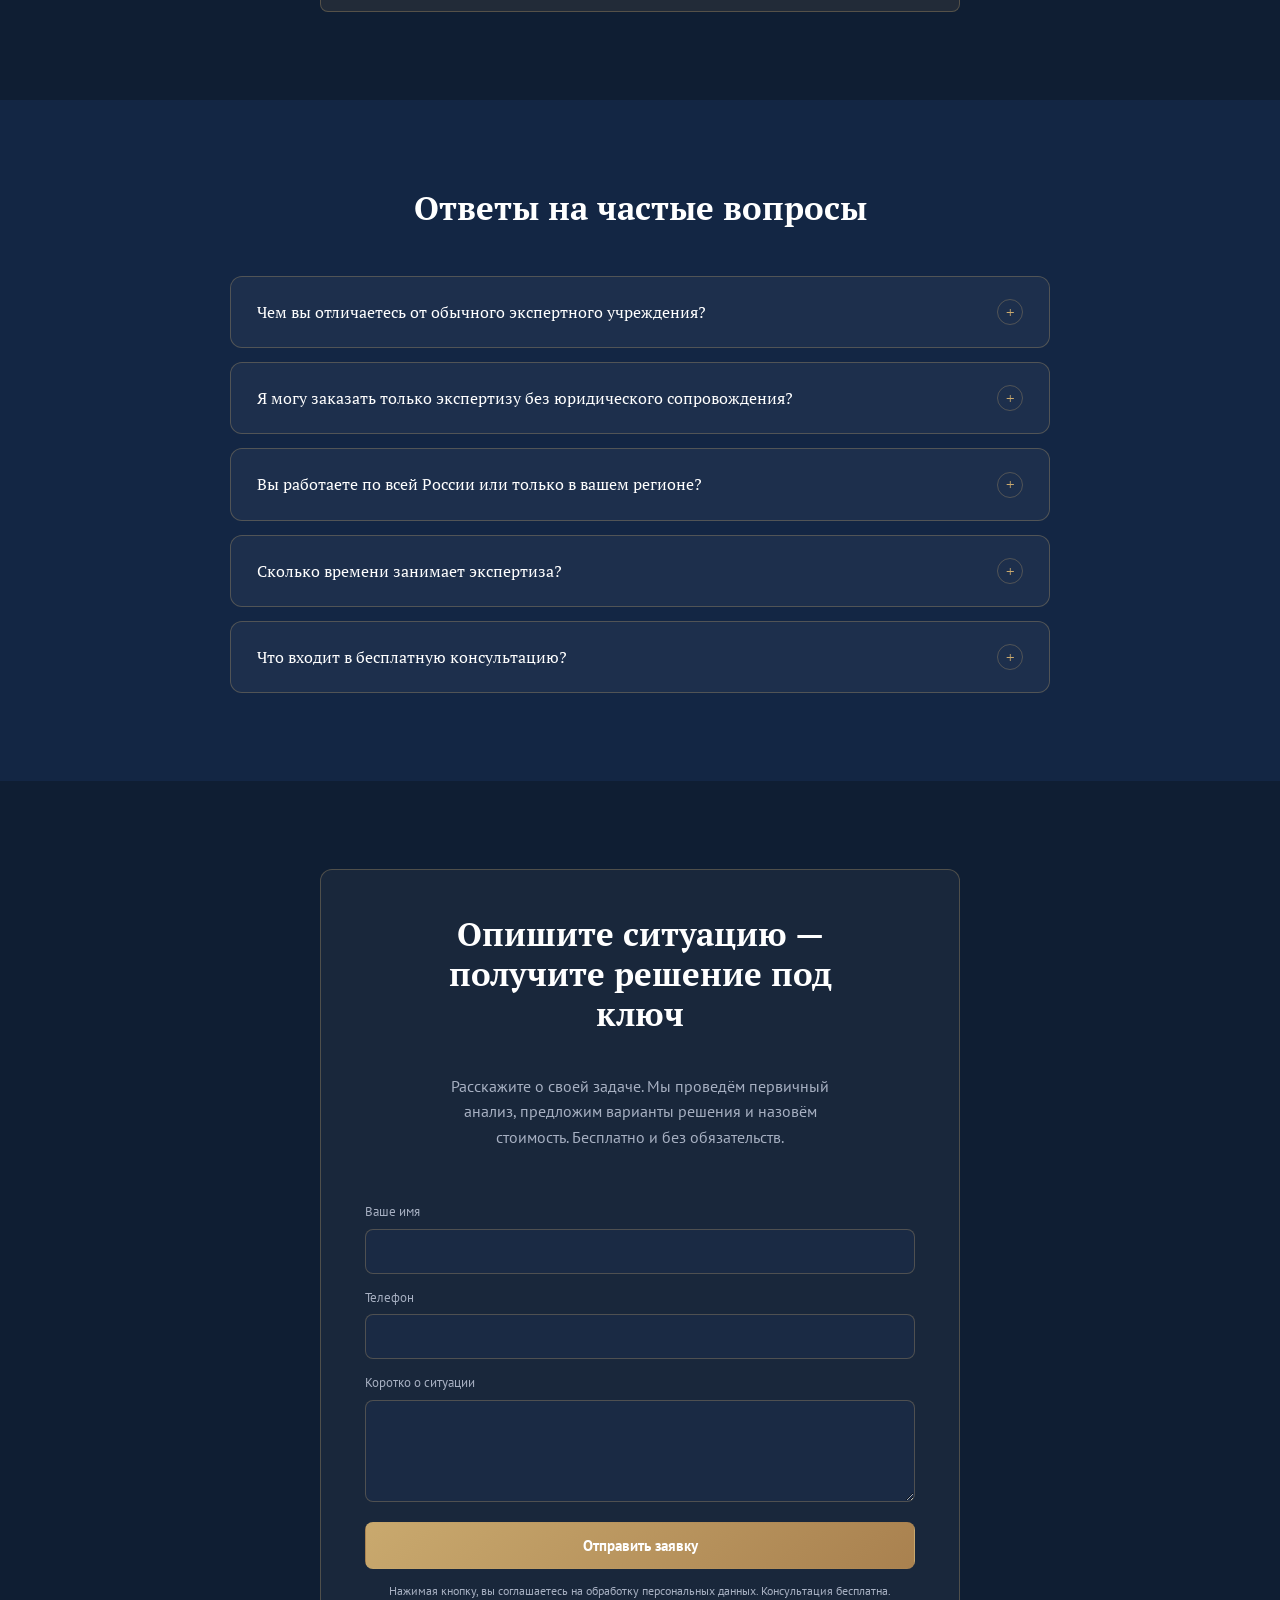
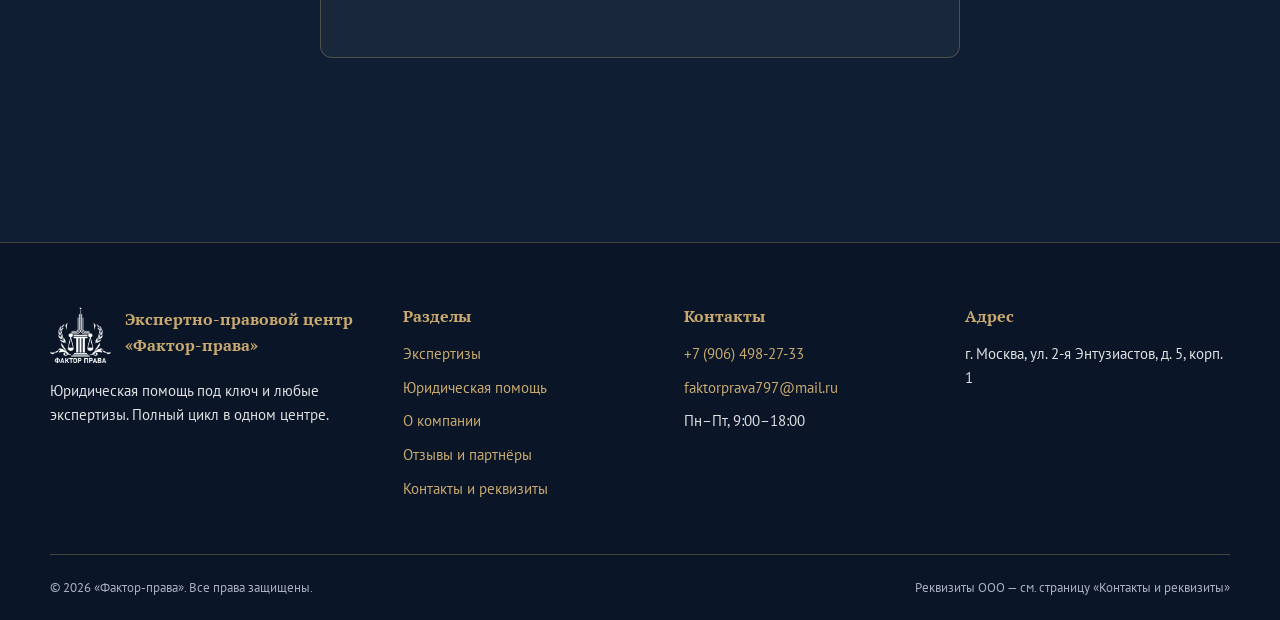
==== commit 690c9d78: "Add files via upload Signed-off-by: basil <mataba75@gmail.com>" ====
--- a/index.html
+++ b/index.html
@@ -4,7 +4,7 @@
 <meta charset="UTF-8">
 <meta name="viewport" content="width=device-width, initial-scale=1.0">
 <title>Фактор права — экспертно-правовой центр</title>
-<meta name="description" content="ООО Экспертно-правовой центр «Фактор права» — 22 вида судебных и досудебных экспертиз, правовое сопровождение, заключения для суда и следствия.">
+<meta name="description" content="ООО Экспертно-правовой центр «Фактор-права» — 22 вида судебных и досудебных экспертиз и юридическая помощь под ключ: от анализа до победы в суде.">
 <link rel="icon" href="images/logo-black.png">
 <link rel="preconnect" href="https://fonts.googleapis.com">
 <link href="https://fonts.googleapis.com/css2?family=PT+Serif:wght@400;700&family=PT+Sans:wght@400;700&display=swap" rel="stylesheet">
@@ -20,224 +20,243 @@
     </a>
     <nav class="main-nav" id="main-nav">
       <a href="index.html" aria-current="page">Главная</a>
-      <a href="services.html">Экспертизы и услуги</a>
+      <a href="services.html">Экспертизы</a>
+      <a href="legal-help.html">Юридическая помощь</a>
       <a href="about.html">О компании</a>
-      <a href="reviews.html">Отзывы и партнёры</a>
+      <a href="reviews.html">Отзывы</a>
       <a href="contacts.html">Контакты</a>
       <button class="btn btn-seal nav-cta" data-open-call>Заказать звонок</button>
     </nav>
     <div class="header-actions">
-      <div class="header-phone">
-        <small>Звонок по России бесплатный</small>
-        +7 (000) 000-00-00
-      </div>
+      <div class="header-phone"><small>Пн–Пт, 9:00–18:00</small>+7 (906) 498-27-33</div>
       <button class="btn btn-seal" data-open-call>Заказать звонок</button>
       <button class="nav-toggle" aria-label="Открыть меню" aria-expanded="false">☰</button>
     </div>
   </div>
 </header>
 
+<!-- ============ БЛОК 3. ПЕРВЫЙ ЭКРАН ============ -->
 <section class="hero">
   <div class="hero-motif" aria-hidden="true">
-    <svg width="620" height="620" viewBox="0 0 620 620" style="position:absolute; right:-60px; top:-40px;">
-      <g fill="none" stroke="#9C7A2E" stroke-width="2">
+    <svg width="620" height="620" viewBox="0 0 620 620" style="position:absolute; left:50%; top:-260px; transform:translateX(-50%);">
+      <g fill="none" stroke="#C9A96E" stroke-width="2">
         <path d="M470 560 C 430 460, 420 340, 470 230 C 500 260, 515 300, 512 340" />
-        <path d="M470 560 C 430 460, 420 340, 470 230" stroke-width="1"/>
         <ellipse cx="452" cy="500" rx="10" ry="22" transform="rotate(-30 452 500)"/>
         <ellipse cx="435" cy="440" rx="10" ry="22" transform="rotate(-38 435 440)"/>
         <ellipse cx="425" cy="375" rx="10" ry="22" transform="rotate(-46 425 375)"/>
-        <ellipse cx="430" cy="310" rx="10" ry="22" transform="rotate(-58 430 310)"/>
-        <ellipse cx="452" cy="255" rx="9" ry="20" transform="rotate(-70 452 255)"/>
         <path d="M150 560 C 190 460, 200 340, 150 230 C 120 260, 105 300, 108 340" />
         <ellipse cx="168" cy="500" rx="10" ry="22" transform="rotate(30 168 500)"/>
         <ellipse cx="185" cy="440" rx="10" ry="22" transform="rotate(38 185 440)"/>
         <ellipse cx="195" cy="375" rx="10" ry="22" transform="rotate(46 195 375)"/>
-        <ellipse cx="190" cy="310" rx="10" ry="22" transform="rotate(58 190 310)"/>
-        <ellipse cx="168" cy="255" rx="9" ry="20" transform="rotate(70 168 255)"/>
         <line x1="310" y1="140" x2="310" y2="580" stroke-width="1"/>
         <path d="M270 140 h80 M280 100 h60 M290 60 h40" stroke-width="2"/>
-        <polygon points="310,10 316,28 335,28 320,39 325,58 310,46 295,58 300,39 285,28 304,28" fill="#9C7A2E" stroke="none"/>
+        <polygon points="310,10 316,28 335,28 320,39 325,58 310,46 295,58 300,39 285,28 304,28" fill="#C9A96E" stroke="none"/>
       </g>
     </svg>
   </div>
   <div class="container hero-inner">
-    <div>
-      <div class="hero-kicker"><span class="rule"></span>ООО Экспертно-правовой центр «Фактор права»</div>
-      <h1>Экспертное заключение, которому доверяют суд и оппонент</h1>
-      <p class="hero-lede">Проводим правовые, лингвистические, технические, финансовые и иные экспертизы, готовим правовую позицию и сопровождаем заказчика от постановки вопросов эксперту до дачи пояснений в суде.</p>
-      <div class="hero-cta">
-        <a href="services.html" class="btn btn-primary">Смотреть экспертизы и услуги</a>
-        <button class="btn btn-outline-light" data-open-call>Задать вопрос эксперту</button>
-      </div>
-      <div class="hero-stats">
-        <div class="hero-stat"><b>22</b><span>вида экспертиз</span></div>
-        <div class="hero-stat"><b>ГПК · УПК · АПК</b><span>заключения по всем формам процесса</span></div>
-        <div class="hero-stat"><b>73-ФЗ</b><span>соответствие требованиям закона</span></div>
-      </div>
-    </div>
-    <div class="hero-panel">
-      <h3>Свяжемся в течение рабочего дня</h3>
-      <p>Опишите ситуацию — подскажем, какая экспертиза нужна, и что для неё потребуется.</p>
+    <div class="hero-kicker"><span class="rule"></span>ООО Экспертно-правовой центр «Фактор-права»</div>
+    <h1>Юридическая помощь под ключ с полным экспертно-правовым сопровождением</h1>
+    <p class="hero-lede">Приходите с проблемой — уходите с решением. Мы проводим любые экспертизы, выстраиваем правовую позицию, представляем в суде и контролируем исполнение. Один центр — полный цикл. Без потери времени и качества.</p>
+    <div class="hero-cta">
+      <a href="services.html" class="btn btn-seal">🔍 Провести экспертизу</a>
+      <a href="legal-help.html" class="btn btn-outline-light">⚖ Получить юридическую помощь</a>
+    </div>
+    <button class="hero-link" data-open-call style="background:none;border:none;cursor:pointer;font-family:inherit;">Не уверены, что нужно? Бесплатная консультация</button>
+  </div>
+</section>
+
+<!-- ============ БЛОК 4. ЦИФРЫ И ФАКТЫ ============ -->
+<section class="section-dark">
+  <div class="container">
+    <div class="stats-strip">
+      <div class="stat-item reveal"><b data-counter="22">0</b><span>вида экспертиз — любые исследования</span></div>
+      <div class="stat-item reveal"><b>ГПК·УПК·АПК</b><span>заключения для всех процессов</span></div>
+      <div class="stat-item reveal"><b>73-ФЗ</b><span>законность и доказательность</span></div>
+      <div class="stat-item reveal"><b><span data-counter="10">0</span>+</b><span>лет защиты в судах — опыт и результат</span></div>
+    </div>
+  </div>
+</section>
+
+<!-- ============ БЛОК 1. КАК МЫ РАБОТАЕМ ============ -->
+<section>
+  <div class="container">
+    <div class="section-head centered">
+      <h2>Экспертиза, стратегия, суд, результат — один центр, полный цикл</h2>
+      <p class="section-lede">Мы не проводим отдельные исследования. Мы решаем вашу проблему целиком: от первичного анализа до победы в суде.</p>
+    </div>
+    <div class="card-grid steps-grid">
+      <div class="gcard reveal">
+        <span class="num">01</span>
+        <h3>Анализируем ситуацию</h3>
+        <p>Вникаем в суть дела, изучаем документы и нормы права. Определяем, какие экспертизы нужны и какая стратегия сработает лучше. Даём честный прогноз.</p>
+      </div>
+      <div class="gcard reveal">
+        <span class="num">02</span>
+        <h3>Проводим экспертизу</h3>
+        <p>Организуем исследования любой сложности. Помогаем поставить правильные вопросы эксперту, проверяем заключение на процессуальную чистоту и готовим к суду.</p>
+      </div>
+      <div class="gcard reveal">
+        <span class="num">03</span>
+        <h3>Строим правовую позицию</h3>
+        <p>Объединяем экспертизу, документы и аргументы в единую защиту. Готовим иск, отзыв, жалобу или ходатайство — всё, что нужно для победы.</p>
+      </div>
+      <div class="gcard reveal">
+        <span class="num">04</span>
+        <h3>Добиваемся результата</h3>
+        <p>Представляем вас в суде, участвуем в заседаниях, реагируем на возражения. Контролируем исполнение решения и помогаем с обжалованием, если это необходимо.</p>
+      </div>
+    </div>
+    <p class="text-center" style="margin-top:40px; font-family:var(--serif); font-size:1.1rem; color:var(--seal-light);">От обращения до исполнения — мы рядом.</p>
+  </div>
+</section>
+
+<!-- ============ БЛОК 2. ДВА НАПРАВЛЕНИЯ ============ -->
+<section class="section-dark">
+  <div class="container">
+    <div class="section-head centered">
+      <h2>Два инструмента — одна стратегия</h2>
+      <p class="section-lede">Каждое направление работает само по себе, но вместе дают максимальную защиту. Выбирайте то, что нужно сейчас, или берите полный цикл.</p>
+    </div>
+    <div class="split-grid">
+      <div class="split-card reveal">
+        <div class="icon" aria-hidden="true">🔬</div>
+        <h3>Экспертизы любых видов</h3>
+        <p>Проводим полный спектр судебных и досудебных исследований: правовые, лингвистические, технические, финансовые, почерковедческие, автотехнические, строительные и другие. Все заключения соответствуют ГПК, УПК, АПК и 73-ФЗ.</p>
+        <a href="services.html" class="btn btn-seal">Все экспертизы →</a>
+      </div>
+      <div class="split-card gold-tint reveal">
+        <div class="icon" aria-hidden="true">⚖</div>
+        <h3>Юридическая помощь под ключ</h3>
+        <p>Представляем интересы в судах всех инстанций, обжалуем решения госорганов, готовим процессуальные документы и ведём переговоры. Вы получаете не просто консультацию, а готовую стратегию защиты.</p>
+        <a href="legal-help.html" class="btn btn-seal">Узнать о защите →</a>
+      </div>
+    </div>
+  </div>
+</section>
+
+<!-- ============ БЛОК 5. ПОЧЕМУ ВЫБИРАЮТ НАС ============ -->
+<section>
+  <div class="container">
+    <div class="section-head centered">
+      <h2>Надёжность, которая подтверждается результатами</h2>
+    </div>
+    <div class="card-grid" style="grid-template-columns: repeat(3,1fr); gap:22px;">
+      <div class="gcard reveal"><span class="num">01</span><h3>Комплексный подход</h3><p>Мы решаем задачу целиком, а не отдельные её части. Вы получаете единую стратегию, а не разрозненные заключения и консультации.</p></div>
+      <div class="gcard reveal"><span class="num">02</span><h3>Экспертиза и право — в одних руках</h3><p>Эксперты и юристы работают в связке. Никакой потери смысла при передаче дела между специалистами. Мы сохраняем полный контекст.</p></div>
+      <div class="gcard reveal"><span class="num">03</span><h3>Процессуальная чистота</h3><p>Все экспертизы проводятся строго по нормам ГПК, УПК, АПК и 73-ФЗ. Суд принимает наши заключения без дополнительных вопросов.</p></div>
+      <div class="gcard reveal"><span class="num">04</span><h3>Сопровождение до конца</h3><p>Мы не исчезаем после выдачи заключения. Сопровождаем вас в суде, на переговорах, при обжаловании — до финальной точки.</p></div>
+      <div class="gcard reveal"><span class="num">05</span><h3>Индивидуальный подход</h3><p>Нет шаблонных решений. Мы анализируем каждую ситуацию отдельно и предлагаем путь, который работает именно для вас.</p></div>
+      <div class="gcard reveal"><span class="num">06</span><h3>Экономия вашего времени</h3><p>Один центр — все услуги. Вам не нужно искать эксперта, потом юриста, потом адвоката. Мы берём всё на себя.</p></div>
+    </div>
+  </div>
+</section>
+
+<!-- ============ БЛОК 6. НАПРАВЛЕНИЯ ЭКСПЕРТИЗ ============ -->
+<section class="section-dark">
+  <div class="container">
+    <div class="section-head centered">
+      <h2>Экспертизы, которые мы проводим</h2>
+    </div>
+    <div class="card-grid directions-grid">
+      <a class="gcard reveal" href="services.html#pravovye"><h4>Правовые экспертизы</h4><p>Договоры, нормативные акты, корпоративные документы.</p><span class="go">Подробнее →</span></a>
+      <a class="gcard reveal" href="services.html#lingvo"><h4>Лингвистика и психология</h4><p>Тексты, авторство, воздействие на аудиторию.</p><span class="go">Подробнее →</span></a>
+      <a class="gcard reveal" href="services.html#is"><h4>Интеллектуальная собственность</h4><p>Товарные знаки, авторство, оригинальность.</p><span class="go">Подробнее →</span></a>
+      <a class="gcard reveal" href="services.html#tech"><h4>Техническая и криминалистическая</h4><p>Документы, почерк, фото-, видео- и звукозаписи.</p><span class="go">Подробнее →</span></a>
+      <a class="gcard reveal" href="services.html#auto-fire"><h4>ДТП, пожары, строительство</h4><p>Автотехническая, пожарно- и строительно-техническая.</p><span class="go">Подробнее →</span></a>
+      <a class="gcard reveal" href="services.html#finance"><h4>Финансы и оценка</h4><p>Финансово-экономическая экспертиза и оценка активов.</p><span class="go">Подробнее →</span></a>
+    </div>
+    <p class="text-center" style="margin-top:36px;"><a href="contacts.html" class="hero-link">Нет нужного направления? Напишите нам — мы проведём исследование по любой специальности.</a></p>
+  </div>
+</section>
+
+<!-- ============ БЛОК 7. ОТЗЫВЫ ============ -->
+<section>
+  <div class="container">
+    <div class="section-head centered">
+      <h2>Реальные истории клиентов</h2>
+      <p class="section-lede">Отзывы наполняются. Мы публикуем только реальные истории с разрешения наших клиентов.</p>
+    </div>
+    <div class="testimonials">
+      <div class="testimonial reveal">
+        <p>«Пришёл за экспертизой, а получил полную защиту в суде. Экспертизу сделали качественно, в суде представляли мои интересы — выиграл дело».</p>
+        <div class="testimonial-author"><strong>— Частное лицо</strong></div>
+      </div>
+      <div class="testimonial reveal">
+        <p>«Понадобилась лингвистическая экспертиза по делу о репутации. Не только провели исследование, но и помогли использовать его в процессе. Профессионально и по делу».</p>
+        <div class="testimonial-author"><strong>— Юридическое лицо</strong></div>
+      </div>
+    </div>
+    <p class="placeholder-note" style="margin-top:28px; max-width:640px; margin-left:auto; margin-right:auto; text-align:center;">Примеры для демонстрации макета — замените на реальные отзывы клиентов, полученные с их согласия.</p>
+  </div>
+</section>
+
+<!-- ============ БЛОК 8. FAQ ============ -->
+<section class="section-dark">
+  <div class="container">
+    <div class="section-head centered">
+      <h2>Ответы на частые вопросы</h2>
+    </div>
+    <div class="faq-list">
+      <details class="faq-item">
+        <summary>Чем вы отличаетесь от обычного экспертного учреждения?<span class="chev">+</span></summary>
+        <div class="faq-body">Мы не просто проводим экспертизы. Мы строим вокруг них полноценную правовую позицию и сами защищаем её в суде. Вы получаете не заключение, а готовое решение проблемы.</div>
+      </details>
+      <details class="faq-item">
+        <summary>Я могу заказать только экспертизу без юридического сопровождения?<span class="chev">+</span></summary>
+        <div class="faq-body">Да, конечно. Наши направления работают и отдельно. Вы можете заказать только исследование или только юридическую помощь. Но комплексный подход даёт лучший результат.</div>
+      </details>
+      <details class="faq-item">
+        <summary>Вы работаете по всей России или только в вашем регионе?<span class="chev">+</span></summary>
+        <div class="faq-body">Проводим экспертизы дистанционно, представляем интересы в судах по всей стране. Главное — чтобы дело было подсудно, мы готовы работать в любом регионе.</div>
+      </details>
+      <details class="faq-item">
+        <summary>Сколько времени занимает экспертиза?<span class="chev">+</span></summary>
+        <div class="faq-body">Срок зависит от сложности исследования. От нескольких дней до нескольких недель. Мы называем точные сроки до начала работы.</div>
+      </details>
+      <details class="faq-item">
+        <summary>Что входит в бесплатную консультацию?<span class="chev">+</span></summary>
+        <div class="faq-body">Мы изучаем вашу ситуацию, определяем, какие экспертизы или юридические действия нужны, и даём предварительную оценку перспектив. Это занимает 15–30 минут и ни к чему вас не обязывает.</div>
+      </details>
+    </div>
+  </div>
+</section>
+
+<!-- ============ БЛОК 9. ФОРМА ЗАЯВКИ ============ -->
+<section>
+  <div class="container">
+    <div class="apply-panel reveal">
+      <div class="section-head centered" style="margin-bottom:26px;">
+        <h2>Опишите ситуацию — получите решение под ключ</h2>
+        <p class="section-lede">Расскажите о своей задаче. Мы проведём первичный анализ, предложим варианты решения и назовём стоимость. Бесплатно и без обязательств.</p>
+      </div>
       <form data-demo-form>
-        <div class="field"><label for="h-name">Имя</label><input id="h-name" name="name" type="text" required placeholder="Как к вам обращаться"></div>
-        <div class="field"><label for="h-phone">Телефон</label><input id="h-phone" name="phone" type="tel" required placeholder="+7 ("></div>
+        <div class="field" style="margin-bottom:14px;"><label for="a-name">Ваше имя</label><input id="a-name" name="name" type="text" required></div>
+        <div class="field" style="margin-bottom:14px;"><label for="a-phone">Телефон</label><input id="a-phone" name="phone" type="tel" required></div>
+        <div class="field" style="margin-bottom:20px;"><label for="a-msg">Коротко о ситуации</label><textarea id="a-msg" name="message" rows="4"></textarea></div>
         <button class="btn btn-seal btn-block" type="submit">Отправить заявку</button>
-        <p class="form-note">Нажимая кнопку, вы соглашаетесь на обработку персональных данных.</p>
+        <p class="form-note" style="margin-top:12px; text-align:center;">Нажимая кнопку, вы соглашаетесь на обработку персональных данных. Консультация бесплатна.</p>
         <div class="form-success"></div>
       </form>
     </div>
   </div>
 </section>
 
-<section>
-  <div class="container">
-    <div class="section-head">
-      <h2>Направления работы</h2>
-      <p class="section-lede">Правовое сопровождение и 22 вида экспертиз, объединённые в несколько практических направлений.</p>
-    </div>
-    <div class="directions-grid">
-
-      <a class="direction-card" href="services.html#pravovye">
-        <span class="icon" aria-hidden="true">
-          <svg width="30" height="30" viewBox="0 0 24 24" fill="none" stroke="currentColor" stroke-width="1.6"><path d="M12 3v18M5 8l-3 6a4 4 0 0 0 8 0l-3-6h-2Zm14 0l-3 6a4 4 0 0 0 8 0l-3-6h-2ZM4 8h6M14 8h6M9 3h6"/></svg>
-        </span>
-        <h3>Правовые экспертизы</h3>
-        <p>Договоры, нормативные акты, корпоративные документы, судебные материалы.</p>
-        <span class="go">Подробнее →</span>
-      </a>
-
-      <a class="direction-card" href="services.html#lingvo">
-        <span class="icon" aria-hidden="true">
-          <svg width="30" height="30" viewBox="0 0 24 24" fill="none" stroke="currentColor" stroke-width="1.6"><path d="M4 4h16v12H8l-4 4V4Z"/><path d="M8 9h8M8 12h5"/></svg>
-        </span>
-        <h3>Лингвистика и психология</h3>
-        <p>Тексты, авторство, воздействие на аудиторию, честь и деловая репутация.</p>
-        <span class="go">Подробнее →</span>
-      </a>
-
-      <a class="direction-card" href="services.html#is">
-        <span class="icon" aria-hidden="true">
-          <svg width="30" height="30" viewBox="0 0 24 24" fill="none" stroke="currentColor" stroke-width="1.6"><circle cx="12" cy="8" r="5"/><path d="M9 12.5 7 21l5-3 5 3-2-8.5"/></svg>
-        </span>
-        <h3>Интеллектуальная собственность</h3>
-        <p>Товарные знаки, авторство, оригинальность материалов.</p>
-        <span class="go">Подробнее →</span>
-      </a>
-
-      <a class="direction-card" href="services.html#tech">
-        <span class="icon" aria-hidden="true">
-          <svg width="30" height="30" viewBox="0 0 24 24" fill="none" stroke="currentColor" stroke-width="1.6"><rect x="3" y="4" width="18" height="12" rx="1"/><path d="M8 20h8M12 16v4"/></svg>
-        </span>
-        <h3>Техническая и криминалистическая</h3>
-        <p>Документы, почерк, фото, видео и звукозаписи, компьютерные носители.</p>
-        <span class="go">Подробнее →</span>
-      </a>
-
-      <a class="direction-card" href="services.html#auto-fire">
-        <span class="icon" aria-hidden="true">
-          <svg width="30" height="30" viewBox="0 0 24 24" fill="none" stroke="currentColor" stroke-width="1.6"><path d="M3 13l2-5a2 2 0 0 1 2-1h10a2 2 0 0 1 2 1l2 5v5H3v-5Z"/><circle cx="7.5" cy="18" r="1.5"/><circle cx="16.5" cy="18" r="1.5"/></svg>
-        </span>
-        <h3>ДТП, пожары, строительство</h3>
-        <p>Автотехническая, пожарно-техническая и строительно-техническая экспертизы.</p>
-        <span class="go">Подробнее →</span>
-      </a>
-
-      <a class="direction-card" href="services.html#finance">
-        <span class="icon" aria-hidden="true">
-          <svg width="30" height="30" viewBox="0 0 24 24" fill="none" stroke="currentColor" stroke-width="1.6"><path d="M3 3v18h18"/><path d="M7 14l4-5 3 3 5-7"/></svg>
-        </span>
-        <h3>Финансы и оценка</h3>
-        <p>Финансово-экономическая экспертиза и оценка активов, бизнеса, имущества.</p>
-        <span class="go">Подробнее →</span>
-      </a>
-
-    </div>
-  </div>
-</section>
-
-<section class="section-dark">
-  <div class="container">
-    <div class="section-head">
-      <h2>Почему обращаются к нам</h2>
-      <p class="section-lede">Мы не просто проводим исследование — мы выстраиваем вокруг заключения полноценную правовую позицию.</p>
-    </div>
-    <div class="advantages">
-      <div class="advantage">
-        <span class="num">01</span>
-        <h4>Стратегия действий</h4>
-        <p>Анализируем ситуацию и предлагаем наиболее эффективный путь решения проблемы.</p>
-      </div>
-      <div class="advantage">
-        <span class="num">02</span>
-        <h4>Правовое обоснование</h4>
-        <p>Готовим обоснование для проведения экспертизы и использования заключения в суде и следствии.</p>
-      </div>
-      <div class="advantage">
-        <span class="num">03</span>
-        <h4>Область применения</h4>
-        <p>Определяем, как именно использовать заключение — в суде, при обжаловании решения госоргана или в переговорах.</p>
-      </div>
-      <div class="advantage">
-        <span class="num">04</span>
-        <h4>Процессуальная чистота</h4>
-        <p>Заключения соответствуют ГПК РФ, УПК РФ, АПК РФ и Федеральному закону № 73-ФЗ.</p>
-      </div>
-      <div class="advantage">
-        <span class="num">05</span>
-        <h4>Сопровождение</h4>
-        <p>Сопровождаем заказчика от формулировки вопросов эксперту до пояснений в суде.</p>
-      </div>
-    </div>
-  </div>
-</section>
-
-<section>
-  <div class="container">
-    <div class="section-head">
-      <h2>Отзывы клиентов</h2>
-      <p class="section-lede">Раздел наполняется — ниже пример того, как отзывы будут выглядеть на сайте.</p>
-    </div>
-    <div class="testimonials">
-      <div class="testimonial">
-        <p>«Экспертиза договора помогла увидеть риски, которые мы бы не заметили сами. В итоге пересмотрели условия сделки до подписания».</p>
-        <div class="testimonial-author"><strong>—</strong><span>Юридическое лицо, пример отзыва</span></div>
-      </div>
-      <div class="testimonial">
-        <p>«Заключение по ДТП подготовили быстро и подробно, приняли в суде без вопросов».</p>
-        <div class="testimonial-author"><strong>—</strong><span>Частное лицо, пример отзыва</span></div>
-      </div>
-      <div class="testimonial">
-        <p>«Помогли с лингвистической экспертизой по делу о деловой репутации — разложили всё по полочкам».</p>
-        <div class="testimonial-author"><strong>—</strong><span>Юридическое лицо, пример отзыва</span></div>
-      </div>
-    </div>
-    <p class="placeholder-note" style="margin-top:28px; max-width:640px;">Это примерные тексты-заглушки для демонстрации макета — замените их на реальные отзывы клиентов.</p>
-  </div>
-</section>
-
-<section class="cta-strip">
-  <div class="container">
-    <h2>Нужна экспертиза или правовая консультация?</h2>
-    <div style="display:flex; gap:16px; flex-wrap:wrap;">
-      <a href="contacts.html" class="btn btn-primary" style="background:#14213D;">Написать нам</a>
-      <button class="btn btn-outline-light" style="border-color:#fff;" data-open-call>Заказать звонок</button>
-    </div>
-  </div>
-</section>
-
+<!-- ============ БЛОК 10. ПОДВАЛ ============ -->
 <footer class="site-footer">
   <div class="container footer-top">
     <div>
       <div class="footer-brand">
         <img src="images/logo-white.png" alt="Фактор права">
-        <strong>ООО Экспертно-правовой центр «Фактор права»</strong>
-      </div>
-      <p>Судебные и досудебные экспертизы, правовое сопровождение и защита интересов в суде и вне суда.</p>
+        <strong>Экспертно-правовой центр «Фактор-права»</strong>
+      </div>
+      <p>Юридическая помощь под ключ и любые экспертизы. Полный цикл в одном центре.</p>
     </div>
     <div>
       <h4>Разделы</h4>
       <ul>
-        <li><a href="services.html">Экспертизы и услуги</a></li>
+        <li><a href="services.html">Экспертизы</a></li>
+        <li><a href="legal-help.html">Юридическая помощь</a></li>
         <li><a href="about.html">О компании</a></li>
         <li><a href="reviews.html">Отзывы и партнёры</a></li>
         <li><a href="contacts.html">Контакты и реквизиты</a></li>
@@ -246,23 +265,36 @@
     <div>
       <h4>Контакты</h4>
       <ul>
-        <li>+7 (000) 000-00-00</li>
-        <li>info@faktorprava.ru</li>
+        <li><a href="tel:+79064982733">+7 (906) 498-27-33</a></li>
+        <li><a href="mailto:faktorprava797@mail.ru">faktorprava797@mail.ru</a></li>
         <li>Пн–Пт, 9:00–18:00</li>
       </ul>
     </div>
     <div>
       <h4>Адрес</h4>
-      <ul>
-        <li>Юридический адрес уточняется — заполните на странице «Контакты»</li>
-      </ul>
+      <ul><li>г. Москва, ул. 2-я Энтузиастов, д. 5, корп. 1</li></ul>
     </div>
   </div>
   <div class="container footer-bottom">
-    <span>© 2026 «Фактор права». Все права защищены.</span>
+    <span>© 2026 «Фактор-права». Все права защищены.</span>
     <span>Реквизиты ООО — см. страницу «Контакты и реквизиты»</span>
   </div>
 </footer>
+
+<div class="floating-contact" id="floating-contact">
+  <button class="floating-contact-close" id="floating-contact-close" aria-label="Скрыть форму">✕</button>
+  <h4>Быстрая заявка</h4>
+  <p>Оставьте телефон — перезвоним в течение рабочего дня.</p>
+  <form data-demo-form>
+    <input type="text" name="name" placeholder="Ваше имя" required>
+    <input type="tel" name="phone" placeholder="Телефон" required>
+    <button class="btn btn-seal btn-block" type="submit">Отправить</button>
+    <div class="form-success"></div>
+  </form>
+</div>
+<button class="floating-contact-tab" id="floating-contact-tab">
+  <span class="dot"></span> Оставить заявку
+</button>
 
 <div class="quick-dock">
   <div class="chat-panel" id="chat-panel">
@@ -271,10 +303,11 @@
       <button class="chat-close" id="chat-close" aria-label="Закрыть чат">✕</button>
     </div>
     <div class="chat-body">
-      <div class="chat-bubble">Здравствуйте! Мы — экспертно-правовой центр «Фактор права». Проводим 22 вида экспертиз и правовое сопровождение. Чем можем помочь?</div>
+      <div class="chat-bubble">Здравствуйте! Мы — экспертно-правовой центр «Фактор-права». Проводим экспертизы и оказываем юридическую помощь под ключ. Чем можем помочь?</div>
       <div class="chat-quick">
         <button type="button" id="chat-ask-btn">Задать вопрос</button>
         <button type="button" onclick="location.href='services.html'">Виды экспертиз</button>
+        <button type="button" onclick="location.href='legal-help.html'">Юридическая помощь</button>
         <button type="button" onclick="location.href='contacts.html'">Телефон и адрес</button>
       </div>
       <form class="chat-callform form-light" id="chat-callform" data-demo-form>
@@ -286,7 +319,7 @@
       </form>
     </div>
   </div>
-  <button class="dock-btn" id="chat-toggle" aria-label="Открыть чат с центром «Фактор права»">
+  <button class="dock-btn" id="chat-toggle" aria-label="Открыть чат с центром «Фактор-права»">
     <svg width="24" height="24" viewBox="0 0 24 24" fill="none" stroke="currentColor" stroke-width="1.8"><path d="M21 12a8 8 0 0 1-11.5 7.2L4 20l1.1-4.2A8 8 0 1 1 21 12Z"/></svg>
   </button>
 </div>
--- a/css/style.css
+++ b/css/style.css
@@ -1,28 +1,35 @@
 /* =========================================================
-   ФАКТОР ПРАВА — design tokens
-   Ink/paper/seal palette drawn from the company's own mark:
-   a column, scales and a laurel — an official, documentary
-   register rather than a generic corporate template.
+   ФАКТОР ПРАВА — design tokens (v3: dark navy + gold theme)
+   Whole site now runs on a single deep-navy surface with a
+   gold accent, per the supplied theme spec. Cards are
+   translucent dark panels with a gold hairline; popovers
+   (modal/chat/floating contact) use a solid navy so they
+   stay legible over any background.
    ========================================================= */
 
 :root{
-  --ink:        #14213D;   /* deep navy — primary */
-  --ink-2:      #2B3A54;   /* slate navy — secondary surfaces */
-  --ink-3:      #4B5A72;   /* muted navy-grey — supporting text on dark */
-  --paper:      #F3F2EE;   /* cool paper background */
-  --paper-2:    #EAE8E1;   /* slightly deeper paper, for panels */
-  --line:       #D8D4C8;   /* hairline rule */
-  --text:       #1B2027;   /* body ink */
-  --text-soft:  #565C66;   /* secondary body text */
-  --seal:       #9C7A2E;   /* bronze/gold seal accent */
-  --seal-dark:  #7E6224;
-  --white:      #FFFFFF;
+  --ink:          #0F1E33;   /* primary dark-navy background */
+  --ink-2:        #132644;   /* slightly lifted navy — alternating sections/header */
+  --ink-deep:     #0A1628;   /* deepest navy — footer */
+  --paper:        var(--ink);
+  --paper-2:      var(--ink-2);
+  --surface:      rgba(255,255,255,.045);  /* translucent card fill on dark sections */
+  --surface-solid:#16294A;                 /* opaque popover bg (modal/chat/floating) */
+  --line:         rgba(201,169,110,.3);    /* gold-tinted hairline / card border */
+  --text:         #E0E0E0;   /* body text */
+  --text-soft:    #A7B0C2;   /* secondary/muted text */
+  --heading:      #FFFFFF;   /* headings — pure white */
+  --seal:         #C9A96E;   /* gold accent — primary */
+  --seal-light:   #E3C88F;
+  --seal-dark:    #A9814F;
+  --input-bg:     #1A2A44;
 
   --serif: "PT Serif", "Georgia", serif;
   --sans:  "PT Sans", "Arial", sans-serif;
 
   --container: 1180px;
-  --radius: 2px;
+  --radius: 12px;
+  --radius-sm: 8px;
 }
 
 *, *::before, *::after{ box-sizing: border-box; }
@@ -31,14 +38,14 @@
   margin:0;
   font-family: var(--sans);
   color: var(--text);
-  background: var(--paper);
+  background: var(--ink);
   line-height: 1.6;
   -webkit-font-smoothing: antialiased;
 }
 img{ max-width:100%; display:block; }
 a{ color: inherit; text-decoration:none; }
 ul{ margin:0; padding:0; list-style:none; }
-h1,h2,h3,h4{ font-family: var(--serif); font-weight:700; margin:0; color: var(--ink); line-height:1.2; }
+h1,h2,h3,h4{ font-family: var(--serif); font-weight:700; margin:0; color: var(--heading); line-height:1.2; }
 p{ margin:0 0 1em; }
 p:last-child{ margin-bottom:0; }
 
@@ -64,94 +71,64 @@
   letter-spacing: 0.02em;
 }
 
+/* ---------- Scroll reveal ---------- */
+.reveal{ opacity: 0; transform: translateY(22px); transition: opacity .6s ease, transform .6s ease; }
+.reveal.is-visible{ opacity:1; transform:none; }
+@media print{ .reveal{ opacity:1 !important; transform:none !important; } }
+
 /* ---------- Buttons ---------- */
 .btn{
-  display:inline-flex;
-  align-items:center;
-  gap:10px;
-  padding: 13px 26px;
-  border-radius: var(--radius);
-  font-family: var(--sans);
-  font-size: 0.95rem;
-  font-weight: 700;
-  border: 1px solid transparent;
-  cursor:pointer;
-  transition: background .18s ease, color .18s ease, border-color .18s ease;
+  display:inline-flex; align-items:center; gap:10px;
+  padding: 13px 26px; border-radius: var(--radius-sm);
+  font-family: var(--sans); font-size: 0.95rem; font-weight: 700;
+  border: 1px solid transparent; cursor:pointer;
+  transition: background .18s ease, color .18s ease, border-color .18s ease, transform .18s ease, box-shadow .18s ease;
   white-space: nowrap;
 }
-.btn-primary{ background: var(--ink); color: var(--white); }
-.btn-primary:hover{ background: var(--seal-dark); }
-.btn-seal{ background: var(--seal); color: var(--white); }
-.btn-seal:hover{ background: var(--seal-dark); }
-.btn-outline{ background: transparent; color: var(--ink); border-color: var(--ink); }
-.btn-outline:hover{ background: var(--ink); color: var(--white); }
-.btn-outline-light{ background: transparent; color: var(--white); border-color: rgba(255,255,255,.55); }
-.btn-outline-light:hover{ background: rgba(255,255,255,.12); border-color: var(--white); }
+.btn-primary{ background: linear-gradient(135deg, var(--seal), var(--seal-dark)); color:#fff; }
+.btn-primary:hover{ transform: translateY(-2px); box-shadow: 0 10px 26px rgba(201,169,110,.32); }
+.btn-seal{ background: linear-gradient(135deg, var(--seal), var(--seal-dark)); color:#fff; }
+.btn-seal:hover{ transform: translateY(-2px); box-shadow: 0 10px 26px rgba(201,169,110,.32); }
+.btn-outline{ background: transparent; color: var(--seal); border-color: var(--seal); }
+.btn-outline:hover{ background: rgba(201,169,110,.12); transform: translateY(-2px); }
+.btn-outline-light{ background: transparent; color: var(--seal); border-color: var(--seal); }
+.btn-outline-light:hover{ background: rgba(201,169,110,.12); border-color: var(--seal-light); transform: translateY(-2px); }
 .btn-block{ width:100%; justify-content:center; }
 
 /* ---------- Header ---------- */
-.site-header{
-  position: sticky;
-  top:0;
-  z-index: 500;
-  background: var(--ink);
-  border-bottom: 1px solid rgba(255,255,255,.1);
-}
-.site-header .container{
-  display:flex;
-  align-items:center;
-  justify-content:space-between;
-  gap: 20px;
-  height: 84px;
-}
-.brand{
-  display:flex;
-  align-items:center;
-  gap:14px;
-  color: var(--white);
-}
-.brand img{ height: 46px; width:auto; }
+.site-header{ position: sticky; top:0; z-index: 500; background: transparent; border-bottom: 1px solid var(--line); }
+.site-header::before{
+  content:""; position:absolute; inset:0; z-index:-1;
+  background: rgba(10,22,40,.88); backdrop-filter: blur(10px);
+}
+.site-header .container{ display:flex; align-items:center; justify-content:space-between; gap: 20px; height: 100px; }
+.brand{ display:flex; align-items:center; gap:16px; color: var(--heading); }
+.brand img{ height: 68px; width:auto; transition: transform .25s ease; }
+.brand:hover img{ transform: scale(1.04); }
 .brand-text{ font-family: var(--serif); line-height:1.15; }
-.brand-text strong{ display:block; font-size:1.05rem; letter-spacing:.01em; }
-.brand-text span{ display:block; font-family: var(--sans); font-size: .72rem; color: rgba(255,255,255,.6); }
-
-.main-nav{ display:flex; align-items:center; gap: 30px; }
-.main-nav a{
-  color: rgba(255,255,255,.82);
-  font-size: .93rem;
-  padding: 6px 0;
-  border-bottom: 1px solid transparent;
-  transition: color .15s ease, border-color .15s ease;
-}
-.main-nav a:hover, .main-nav a[aria-current="page"]{ color: var(--white); border-color: var(--seal); }
+.brand-text strong{ display:block; font-size:1.15rem; letter-spacing:.01em; color: var(--heading); }
+.brand-text span{ display:block; font-family: var(--sans); font-size: .74rem; color: var(--seal-light); }
+
+.main-nav{ display:flex; align-items:center; gap: 26px; }
+.main-nav a{ color: var(--text-soft); font-size: .92rem; padding: 6px 0; border-bottom: 1px solid transparent; transition: color .15s ease, border-color .15s ease; }
+.main-nav a:hover, .main-nav a[aria-current="page"]{ color: var(--heading); border-color: var(--seal); }
 
 .header-actions{ display:flex; align-items:center; gap: 18px; }
-.header-phone{ color: var(--white); font-family: var(--serif); font-size: 1.02rem; text-align:right; }
-.header-phone small{ display:block; font-family: var(--sans); font-size:.68rem; color: rgba(255,255,255,.55); }
+.header-phone{ color: var(--heading); font-family: var(--serif); font-size: 1.02rem; text-align:right; }
+.header-phone small{ display:block; font-family: var(--sans); font-size:.68rem; color: var(--text-soft); }
 
 .nav-cta{ display:none; }
 
-.nav-toggle{
-  display:none;
-  background:none; border:1px solid rgba(255,255,255,.4);
-  width:44px; height:44px; border-radius: var(--radius);
-  color:#fff; font-size:1.3rem; cursor:pointer;
-}
+.nav-toggle{ display:none; background:none; border:1px solid var(--line); width:44px; height:44px; border-radius: var(--radius-sm); color: var(--heading); font-size:1.3rem; cursor:pointer; }
 
 @media (max-width: 980px){
   .main-nav{
-    position:fixed; inset: 84px 0 0 0;
-    background: var(--ink);
-    flex-direction:column;
-    align-items:flex-start;
-    padding: 28px;
-    gap: 6px;
-    transform: translateX(100%);
-    transition: transform .25s ease;
-    overflow-y:auto;
+    position:fixed; inset: 100px 0 0 0; background: var(--ink-deep);
+    flex-direction:column; align-items:flex-start; padding: 28px; gap: 6px;
+    transform: translateX(100%); transition: transform .25s ease; overflow-y:auto;
   }
   .main-nav.is-open{ transform: translateX(0); }
-  .main-nav a{ width:100%; padding: 14px 0; border-bottom: 1px solid rgba(255,255,255,.1); font-size:1.05rem; }
+  .main-nav a{ width:100%; padding: 14px 0; border-bottom: 1px solid var(--line); font-size:1.05rem; }
   .header-phone{ display:none; }
   .header-actions .btn-seal{ display:none; }
   .nav-toggle{ display:block; }
@@ -160,356 +137,261 @@
 }
 
 /* ---------- Footer ---------- */
-.site-footer{
-  background: var(--ink);
-  color: rgba(255,255,255,.72);
-  margin-top: 96px;
-}
-.footer-top{
-  padding: 64px 0 44px;
-  display:grid;
-  grid-template-columns: 1.3fr 1fr 1fr 1.1fr;
-  gap: 40px;
-  border-bottom: 1px solid rgba(255,255,255,.12);
-}
-.footer-top h4{ color: var(--white); font-size: 1rem; margin-bottom: 16px; }
-.footer-brand{ display:flex; gap:12px; align-items:flex-start; margin-bottom: 16px; }
-.footer-brand img{ height: 42px; }
-.footer-brand strong{ display:block; color:var(--white); font-family: var(--serif); }
-.footer-top p{ font-size: .92rem; }
+.site-footer{ background: var(--ink-deep); color: var(--text-soft); margin-top: 96px; border-top: 1px solid var(--line); }
+.footer-top{ padding: 64px 0 44px; display:grid; grid-template-columns: 1.3fr 1fr 1fr 1.1fr; gap: 40px; border-bottom: 1px solid var(--line); }
+.footer-top h4{ color: var(--seal); font-size: 1rem; margin-bottom: 16px; }
+.footer-brand{ display:flex; gap:14px; align-items:flex-start; margin-bottom: 16px; }
+.footer-brand img{ height: 56px; }
+.footer-brand strong{ display:block; color:var(--seal); font-family: var(--serif); }
+.footer-top p{ font-size: .92rem; color: var(--text); }
 .footer-top ul li{ margin-bottom: 10px; font-size: .92rem; }
-.footer-top ul a:hover{ color: var(--white); }
-.footer-bottom{
-  padding: 22px 0;
-  display:flex; justify-content:space-between; gap: 12px; flex-wrap:wrap;
-  font-size: .82rem; color: rgba(255,255,255,.5);
-}
-@media (max-width: 900px){
-  .footer-top{ grid-template-columns: 1fr 1fr; }
-}
-@media (max-width: 560px){
-  .footer-top{ grid-template-columns: 1fr; }
-}
-
-/* ---------- Hero ---------- */
-.hero{
-  position:relative;
-  background: var(--ink);
-  color: var(--white);
-  overflow:hidden;
-  padding: 96px 0 80px;
-}
-.hero-motif{
-  position:absolute; inset:0;
-  opacity:.16;
-  pointer-events:none;
-}
-.hero-inner{
-  position:relative;
-  display:grid;
-  grid-template-columns: 1.1fr 0.7fr;
-  gap: 60px;
-  align-items:end;
-}
-.hero-kicker{
-  display:flex; align-items:center; gap: 12px;
-  font-size:.85rem; color: rgba(255,255,255,.6);
-  margin-bottom: 22px;
-  padding-left: 2px;
-}
+.footer-top ul a{ color: var(--seal); }
+.footer-top ul a:hover{ color: var(--seal-light); }
+.footer-top ul li:not(:has(a)){ color: var(--text); }
+.footer-bottom{ padding: 22px 0; display:flex; justify-content:space-between; gap: 12px; flex-wrap:wrap; font-size: .82rem; color: var(--text-soft); }
+@media (max-width: 900px){ .footer-top{ grid-template-columns: 1fr 1fr; } }
+@media (max-width: 560px){ .footer-top{ grid-template-columns: 1fr; } }
+
+/* ---------- Hero (centered, per theme spec) ---------- */
+.hero{ position:relative; background: var(--ink); color: var(--heading); overflow:hidden; padding: 110px 0 90px; text-align:center; }
+.hero::before, .hero::after{ content:""; position:absolute; border-radius:50%; filter: blur(90px); opacity:.28; pointer-events:none; z-index:0; animation: heroDrift 22s ease-in-out infinite alternate; }
+.hero::before{ width:460px; height:460px; top:-160px; left:-100px; background: radial-gradient(circle, var(--seal-light), transparent 70%); }
+.hero::after{ width:420px; height:420px; bottom:-180px; right:6%; background: radial-gradient(circle, var(--seal), transparent 70%); animation-delay: -11s; }
+@keyframes heroDrift{ from{ transform: translate(0,0) scale(1); } to{ transform: translate(50px, 34px) scale(1.18); } }
+.hero-motif{ position:absolute; inset:0; opacity:.16; pointer-events:none; z-index:0; transition: transform .3s ease-out; }
+.hero-inner{ position:relative; z-index:1; max-width: 760px; margin: 0 auto; display:flex; flex-direction:column; align-items:center; }
+.hero-kicker{ display:flex; align-items:center; gap: 12px; font-size:.85rem; color: var(--seal-light); margin-bottom: 22px; }
 .hero-kicker .rule{ width:36px; height:1px; background: var(--seal); }
-.hero h1{
-  color: var(--white);
-  font-size: clamp(2.1rem, 4vw, 3.1rem);
-  max-width: 15ch;
-  margin-bottom: 22px;
-}
-.hero-lede{
-  color: rgba(255,255,255,.78);
-  font-size: 1.08rem;
-  max-width: 46ch;
-  margin-bottom: 34px;
-}
-.hero-cta{ display:flex; gap: 16px; flex-wrap:wrap; margin-bottom: 44px;}
-.hero-stats{
-  display:flex; gap: 44px; border-top: 1px solid rgba(255,255,255,.16); padding-top: 26px;
-}
-.hero-stat b{ display:block; font-family: var(--serif); font-size: 1.7rem; color: var(--white); }
-.hero-stat span{ font-size: .82rem; color: rgba(255,255,255,.58); }
-.hero-panel{
-  border: 1px solid rgba(255,255,255,.18);
-  padding: 30px;
-  background: rgba(255,255,255,.04);
-}
-.hero-panel h3{ color:var(--white); font-size:1.15rem; margin-bottom:14px; }
-.hero-panel p{ color: rgba(255,255,255,.7); font-size:.94rem; }
-.hero-panel form{ margin-top: 18px; display:flex; flex-direction:column; gap:12px; }
-
-@media (max-width: 900px){
-  .hero-inner{ grid-template-columns: 1fr; }
-  .hero-stats{ flex-wrap:wrap; row-gap:20px; }
-}
+.hero h1{ color: var(--heading); font-size: clamp(2rem, 4vw, 3rem); margin-bottom: 22px; }
+.hero-lede{ color: var(--text); font-size: 1.08rem; max-width: 54ch; margin: 0 auto 34px; }
+.hero-cta{ display:flex; gap: 16px; flex-wrap:wrap; justify-content:center; margin-bottom: 22px; }
+.hero-link{ font-size:.9rem; color: var(--seal); border-bottom: 1px solid rgba(201,169,110,.4); }
+.hero-link:hover{ color: var(--seal-light); border-color: var(--seal-light); }
+
+@media (max-width: 640px){ .hero{ padding: 90px 0 70px; } }
 
 /* ---------- Section scaffolding ---------- */
 section{ padding: 88px 0; }
-.section-head{
-  display:flex; justify-content:space-between; align-items:flex-end; gap: 30px;
-  margin-bottom: 48px;
-}
-.section-head h2{ font-size: clamp(1.6rem, 2.6vw, 2.1rem); max-width: 20ch; }
-.section-lede{ color: var(--text-soft); max-width: 42ch; font-size: 1rem; }
-.section-dark{ background: var(--ink-2); color: rgba(255,255,255,.86); }
-.section-dark h2, .section-dark h3{ color: var(--white); }
-.section-dark .section-lede{ color: rgba(255,255,255,.62); }
-.section-paper2{ background: var(--paper-2); }
-
-@media (max-width: 760px){
-  .section-head{ flex-direction:column; align-items:flex-start; gap:14px; }
-}
-
-/* ---------- Directions grid (home) ---------- */
-.directions-grid{
-  display:grid;
-  grid-template-columns: repeat(3, 1fr);
-  gap: 1px;
-  background: var(--line);
-  border: 1px solid var(--line);
-}
-.direction-card{
-  background: var(--paper);
-  padding: 32px 28px;
-  display:flex;
-  flex-direction:column;
-  gap: 16px;
-  transition: background .15s ease;
-}
-.direction-card:hover{ background: var(--white); }
-.direction-card .icon{ color: var(--seal); }
-.direction-card h3{ font-size: 1.05rem; }
-.direction-card p{ color: var(--text-soft); font-size: .92rem; }
-.direction-card .go{ margin-top:auto; font-size: .84rem; color: var(--ink); font-weight:700; }
+.section-head{ display:flex; justify-content:space-between; align-items:flex-end; gap: 30px; margin-bottom: 48px; }
+.section-head.centered{ flex-direction:column; align-items:center; text-align:center; }
+.section-head h2{ font-size: clamp(1.6rem, 2.6vw, 2.1rem); max-width: 24ch; }
+.section-lede{ color: var(--text-soft); max-width: 46ch; font-size: 1rem; }
+.section-dark{ background: var(--ink-2); }
+.section-paper2{ background: var(--ink-2); }
+@media (max-width: 760px){ .section-head{ flex-direction:column; align-items:flex-start; gap:14px; } }
+
+/* ---------- Generic translucent gold-bordered card grid ---------- */
+.card-grid{ display:grid; gap: 22px; }
+.gcard{
+  position:relative; overflow:hidden;
+  background: var(--surface); border: 1px solid var(--line); border-radius: var(--radius);
+  padding: 30px 26px; transition: transform .28s ease, box-shadow .28s ease, border-color .28s ease;
+}
+.gcard::before{ content:""; position:absolute; top:0; left:0; right:0; height:3px; background: linear-gradient(90deg, var(--seal), var(--seal-light)); transform: scaleX(0); transform-origin:left; transition: transform .3s ease; }
+.gcard:hover{ transform: translateY(-6px); box-shadow: 0 22px 44px rgba(0,0,0,.35); border-color: var(--seal); }
+.gcard:hover::before{ transform: scaleX(1); }
+.gcard .num{ font-family: var(--serif); color: var(--seal); font-size:1.1rem; display:block; margin-bottom:14px; }
+.gcard .icon{ color: var(--seal); font-size:1.6rem; margin-bottom:6px; }
+.gcard h3, .gcard h4{ color: var(--heading); font-size: 1.05rem; margin-bottom: 10px; }
+.gcard p{ color: var(--text-soft); font-size: .92rem; }
+.gcard .go{ margin-top:16px; display:inline-block; font-size: .84rem; color: var(--seal); font-weight:700; }
+.gcard .go:hover{ color: var(--seal-light); }
+
+/* Steps (Block 1 — Как мы работаем) */
+.steps-grid{ grid-template-columns: repeat(4, 1fr); }
+@media (max-width: 980px){ .steps-grid{ grid-template-columns: repeat(2,1fr); } }
+@media (max-width: 560px){ .steps-grid{ grid-template-columns: 1fr; } }
+
+/* Directions (Block 6) */
+.directions-grid{ grid-template-columns: repeat(3, 1fr); }
 @media (max-width: 860px){ .directions-grid{ grid-template-columns: repeat(2,1fr);} }
 @media (max-width: 560px){ .directions-grid{ grid-template-columns: 1fr;} }
 
-/* ---------- Advantages ---------- */
-.advantages{
-  display:grid; grid-template-columns: repeat(5, 1fr); gap: 0;
-  border-top:1px solid rgba(255,255,255,.15);
-}
-.advantage{
-  padding: 30px 22px 0;
-  border-left: 1px solid rgba(255,255,255,.15);
-}
-.advantage:first-child{ border-left:none; padding-left:0; }
-.advantage .num{ font-family: var(--serif); color: var(--seal); font-size:1.1rem; display:block; margin-bottom:14px; }
-.advantage h4{ color:var(--white); font-size:.98rem; margin-bottom:10px; }
-.advantage p{ font-size:.88rem; color: rgba(255,255,255,.6); }
-@media (max-width: 980px){ .advantages{ grid-template-columns: repeat(2,1fr); } .advantage{border-left:none; border-top:1px solid rgba(255,255,255,.15); padding:26px 0 0;} }
+/* ---------- Split cards (Block 2 — Два направления) ---------- */
+.split-grid{ display:grid; grid-template-columns: 1fr 1fr; gap: 28px; }
+.split-card{
+  position:relative; overflow:hidden;
+  background: var(--surface); border: 1px solid var(--line); border-radius: var(--radius);
+  padding: 40px 36px; transition: transform .28s ease, box-shadow .28s ease, border-color .28s ease;
+}
+.split-card.gold-tint{ background: linear-gradient(160deg, rgba(201,169,110,.1), rgba(255,255,255,.03)); }
+.split-card:hover{ transform: translateY(-6px); box-shadow: 0 24px 50px rgba(0,0,0,.4); border-color: var(--seal); }
+.split-card .icon{ font-size: 2.2rem; margin-bottom: 18px; filter: grayscale(0) sepia(1) saturate(3) hue-rotate(0deg); }
+.split-card h3{ font-size: 1.3rem; margin-bottom: 14px; }
+.split-card p{ color: var(--text-soft); margin-bottom: 22px; }
+@media (max-width: 800px){ .split-grid{ grid-template-columns: 1fr; } }
+
+/* ---------- Stats strip (Block 4) ---------- */
+.stats-strip{ display:grid; grid-template-columns: repeat(4, 1fr); gap: 30px; text-align:center; }
+.stat-item b{ display:block; font-family: var(--serif); font-size: 1.8rem; color: var(--heading); background: linear-gradient(90deg, var(--seal-light), var(--heading)); -webkit-background-clip:text; background-clip:text; margin-bottom:8px; }
+.stat-item span{ font-size: .86rem; color: var(--text-soft); }
+@media (max-width: 860px){ .stats-strip{ grid-template-columns: repeat(2,1fr); row-gap: 34px; } }
 
 /* ---------- Testimonials ---------- */
-.testimonials{ display:grid; grid-template-columns: repeat(3,1fr); gap: 28px; }
-.testimonial{
-  background: var(--white); border: 1px solid var(--line); padding: 30px;
-}
-.testimonial p{ font-size: .95rem; color: var(--text); font-style:italic; margin-bottom: 20px; }
+.testimonials{ display:grid; grid-template-columns: repeat(2,1fr); gap: 28px; }
+.testimonial{ background: var(--surface); border: 1px solid var(--line); border-radius: var(--radius); padding: 30px; transition: transform .25s ease, box-shadow .25s ease; }
+.testimonial:hover{ transform: translateY(-4px); box-shadow: 0 18px 36px rgba(0,0,0,.32); }
+.testimonial p{ font-size: .98rem; color: var(--text); font-style:italic; margin-bottom: 20px; }
 .testimonial-author{ display:flex; justify-content:space-between; align-items:baseline; border-top: 1px solid var(--line); padding-top:14px; }
-.testimonial-author strong{ font-family: var(--serif); font-size:.95rem; }
-.testimonial-author span{ font-size:.8rem; color: var(--text-soft); }
-@media (max-width: 900px){ .testimonials{ grid-template-columns: 1fr; } }
-
-/* ---------- Registry list (services) ---------- */
-.registry-nav{
-  display:flex; flex-wrap:wrap; gap:10px 22px;
-  padding: 18px 0 34px;
-  border-bottom: 1px solid var(--line);
-  margin-bottom: 10px;
-}
-.registry-nav a{ font-size:.86rem; color: var(--text-soft); border-bottom:1px solid transparent; }
-.registry-nav a:hover{ color: var(--ink); border-color: var(--seal); }
+.testimonial-author strong{ font-family: var(--serif); font-size:.95rem; color: var(--seal); }
+@media (max-width: 760px){ .testimonials{ grid-template-columns: 1fr; } }
+
+/* ---------- Registry list (services & legal-help pages) ---------- */
+.registry-nav{ display:flex; flex-wrap:wrap; gap:10px 22px; padding: 18px 0 34px; border-bottom: 1px solid var(--line); margin-bottom: 10px; }
+.registry-nav a{ font-size:.86rem; color: var(--text-soft); border-bottom:1px solid transparent; transition: color .15s ease; }
+.registry-nav a:hover{ color: var(--seal); border-color: var(--seal); }
 
 .registry-group{ padding-top: 56px; }
 .registry-group:first-of-type{ padding-top: 8px; }
 .registry-group > h2{ font-size: 1.3rem; margin-bottom: 6px; }
 .registry-group > .section-lede{ margin-bottom: 26px; }
 
-.registry-item{
-  border-bottom: 1px solid var(--line);
-}
-.registry-item summary{
-  list-style:none;
-  cursor:pointer;
-  padding: 26px 0;
-  display:grid;
-  grid-template-columns: 64px 1fr 24px;
-  gap: 22px;
-  align-items:start;
-}
+.registry-item{ border-bottom: 1px solid var(--line); transition: background .2s ease; border-radius: var(--radius-sm); }
+.registry-item:hover{ background: rgba(201,169,110,.06); }
+.registry-item summary{ list-style:none; cursor:pointer; padding: 26px 14px; margin: 0 -14px; display:grid; grid-template-columns: 64px 1fr 24px; gap: 22px; align-items:start; }
 .registry-item summary::-webkit-details-marker{ display:none; }
 .registry-item .idx{ font-family: var(--serif); color: var(--seal); font-size: 1.15rem; }
-.registry-item h3{ font-size: 1.08rem; margin-bottom: 8px; }
+.registry-item h3{ font-size: 1.08rem; margin-bottom: 8px; color: var(--heading); }
 .registry-item .short{ color: var(--text-soft); font-size: .93rem; }
-.registry-item .chev{
-  width:24px; height:24px; border:1px solid var(--line); border-radius:50%;
-  display:flex; align-items:center; justify-content:center; color: var(--ink);
-  transition: transform .2s ease, background .2s ease;
-  margin-top: 2px;
-}
-.registry-item[open] .chev{ transform: rotate(45deg); background: var(--ink); color:#fff; border-color: var(--ink); }
-.registry-body{
-  padding: 0 0 32px 86px;
-  display:grid;
-  grid-template-columns: repeat(3, 1fr);
-  gap: 26px;
-}
-.registry-body div h4{
-  font-family: var(--sans); font-weight:700; font-size:.78rem; text-transform:none;
-  color: var(--ink); margin-bottom:8px; letter-spacing:.01em;
-}
+.registry-item .chev{ width:24px; height:24px; border:1px solid var(--line); border-radius:50%; display:flex; align-items:center; justify-content:center; color: var(--seal); transition: transform .2s ease, background .2s ease; margin-top: 2px; }
+.registry-item[open] .chev{ transform: rotate(45deg); background: linear-gradient(135deg, var(--seal), var(--seal-light)); color:#1A1200; border-color: transparent; }
+.registry-body{ padding: 0 14px 32px 100px; margin: 0 -14px; display:grid; grid-template-columns: repeat(3, 1fr); gap: 26px; animation: fadeSlideIn .3s ease; }
+@keyframes fadeSlideIn{ from{ opacity:0; transform: translateY(-6px);} to{ opacity:1; transform:none; } }
+.registry-body div h4{ font-family: var(--sans); font-weight:700; font-size:.78rem; color: var(--seal-light); margin-bottom:8px; letter-spacing:.01em; }
 .registry-body div h4 .tag{ color: var(--seal); }
 .registry-body p{ font-size: .89rem; color: var(--text-soft); }
-
 @media (max-width: 760px){
   .registry-item summary{ grid-template-columns: 40px 1fr 24px; gap:14px; }
   .registry-body{ grid-template-columns: 1fr; padding-left: 54px; gap:18px; }
 }
 
+/* ---------- FAQ accordion (Block 8) ---------- */
+.faq-list{ max-width: 820px; margin: 0 auto; display:flex; flex-direction:column; gap:14px; }
+.faq-item{ background: var(--surface); border: 1px solid var(--line); border-radius: var(--radius); overflow:hidden; }
+.faq-item summary{ list-style:none; cursor:pointer; padding: 22px 26px; display:flex; justify-content:space-between; align-items:center; gap:16px; font-family: var(--serif); color: var(--heading); font-size:1.02rem; }
+.faq-item summary::-webkit-details-marker{ display:none; }
+.faq-item .chev{ width:26px; height:26px; border:1px solid var(--line); border-radius:50%; display:flex; align-items:center; justify-content:center; color: var(--seal); flex-shrink:0; transition: transform .2s ease, background .2s ease; }
+.faq-item[open] .chev{ transform: rotate(45deg); background: linear-gradient(135deg, var(--seal), var(--seal-light)); color:#1A1200; border-color: transparent; }
+.faq-item .faq-body{ padding: 0 26px 24px; color: var(--text-soft); font-size:.94rem; animation: fadeSlideIn .3s ease; }
+
 /* ---------- Generic content page layout (about/contacts) ---------- */
-.page-hero{
-  background: var(--ink); color: var(--white);
-  padding: 56px 0;
-}
-.page-hero .crumb{ font-size:.82rem; color: rgba(255,255,255,.55); margin-bottom:14px; }
-.page-hero h1{ color: var(--white); font-size: clamp(1.8rem, 3.4vw, 2.5rem); }
+.page-hero{ background: var(--ink); color: var(--heading); padding: 56px 0; position: relative; overflow: hidden; border-bottom: 1px solid var(--line); }
+.page-hero::before{ content:""; position:absolute; width:360px; height:360px; border-radius:50%; top:-180px; right:-60px; filter: blur(80px); opacity:.3; background: radial-gradient(circle, var(--seal), transparent 70%); }
+.page-hero .container{ position:relative; }
+.page-hero .crumb{ font-size:.82rem; color: var(--text-soft); margin-bottom:14px; }
+.page-hero .crumb a{ color: var(--text-soft); }
+.page-hero h1{ color: var(--heading); font-size: clamp(1.8rem, 3.4vw, 2.5rem); }
 
 .content-grid{ display:grid; grid-template-columns: 1.5fr 1fr; gap: 64px; }
-.content-grid .prose h2{ font-size:1.35rem; margin: 40px 0 14px; }
+.content-grid .prose h2{ font-size:1.35rem; margin: 40px 0 14px; color: var(--heading); }
 .content-grid .prose h2:first-child{ margin-top:0; }
 .content-grid .prose p{ color: var(--text-soft); margin-bottom:16px; }
 .content-grid .prose ul{ margin: 0 0 16px; }
 .content-grid .prose li{ position:relative; padding-left:20px; color: var(--text-soft); margin-bottom:10px; }
 .content-grid .prose li::before{ content:"—"; position:absolute; left:0; color: var(--seal); }
 
-.side-card{ background: var(--white); border:1px solid var(--line); padding: 28px; margin-bottom: 24px; }
-.side-card h3{ font-size: 1rem; margin-bottom: 16px; }
+.side-card{ background: var(--surface); border:1px solid var(--line); border-radius: var(--radius); padding: 28px; margin-bottom: 24px; }
+.side-card h3{ font-size: 1rem; margin-bottom: 16px; color: var(--heading); }
 .side-card dl{ margin:0; }
-.side-card dt{ font-size: .78rem; color: var(--text-soft); margin-top:14px; }
+.side-card dt{ font-size: .78rem; color: var(--seal-light); margin-top:14px; }
 .side-card dt:first-child{ margin-top:0; }
-.side-card dd{ margin:2px 0 0; font-size:.95rem; }
-.placeholder-note{
-  font-size:.82rem; color: var(--seal-dark); background: #FBF3E1; border:1px solid #ECD9AC;
-  padding:10px 14px; margin-top:16px;
-}
+.side-card dd{ margin:2px 0 0; font-size:.95rem; color: var(--text); }
+.placeholder-note{ font-size:.82rem; color: var(--seal-light); background: rgba(201,169,110,.1); border:1px solid var(--line); border-radius: var(--radius-sm); padding:10px 14px; margin-top:16px; }
 
 @media (max-width: 900px){ .content-grid{ grid-template-columns: 1fr; } }
 
 /* Team/values grid on about */
 .values-grid{ display:grid; grid-template-columns: repeat(2,1fr); gap: 24px; margin-top: 8px;}
-.value-card{ border-top: 2px solid var(--seal); padding-top:16px; }
-.value-card h4{ font-size: 1rem; margin-bottom: 8px; }
+.value-card{ border-top: 2px solid var(--seal); padding: 18px 18px 4px; margin: 0 -18px; border-radius: 0 0 var(--radius-sm) var(--radius-sm); transition: background .2s ease; }
+.value-card:hover{ background: rgba(201,169,110,.06); }
+.value-card h4{ font-size: 1rem; margin-bottom: 8px; color: var(--heading); }
 .value-card p{ color: var(--text-soft); font-size: .92rem; }
 @media (max-width: 640px){ .values-grid{ grid-template-columns: 1fr; } }
 
 /* ---------- Forms ---------- */
 .field{ display:flex; flex-direction:column; gap:6px; }
-.field label{ font-size:.8rem; color: rgba(255,255,255,.7); }
+.field label{ font-size:.8rem; color: var(--text-soft); }
 .field input, .field textarea, .field select{
-  background: rgba(255,255,255,.06);
-  border: 1px solid rgba(255,255,255,.28);
-  color: var(--white);
-  padding: 12px 14px;
-  font-family: var(--sans);
-  font-size: .92rem;
-  border-radius: var(--radius);
-}
-.field input::placeholder, .field textarea::placeholder{ color: rgba(255,255,255,.4); }
+  background: var(--input-bg); border: 1px solid var(--line); color: #fff;
+  padding: 12px 14px; font-family: var(--sans); font-size: .92rem; border-radius: var(--radius-sm);
+}
+.field input::placeholder, .field textarea::placeholder{ color: rgba(255,255,255,.38); }
 .field input:focus, .field textarea:focus, .field select:focus{ outline:2px solid var(--seal); border-color: var(--seal); }
 
-/* Light-surface form variant (used on white cards) */
 .form-light .field label{ color: var(--text-soft); }
-.form-light .field input, .form-light .field textarea, .form-light .field select{
-  background: var(--paper); border: 1px solid var(--line); color: var(--text);
-}
+.form-light .field input, .form-light .field textarea, .form-light .field select{ background: var(--input-bg); border: 1px solid var(--line); color:#fff; }
 .form-light .field input:focus, .form-light .field textarea:focus{ outline:2px solid var(--seal); border-color: var(--seal); }
 
 .form-note{ font-size:.78rem; color: var(--text-soft); }
-.form-success{
-  display:none; background:#EAF3EA; border:1px solid #B9D8B9; color:#245A24;
-  padding:12px 14px; font-size:.88rem; margin-top:14px;
-}
+.form-success{ display:none; background: rgba(90,168,90,.15); border:1px solid rgba(90,168,90,.4); color:#BEE6BE; border-radius: var(--radius-sm); padding:12px 14px; font-size:.88rem; margin-top:14px; }
 .form-success.is-visible{ display:block; }
 
-/* ---------- Contact form section (contacts page) ---------- */
-.contact-form-panel{ background: var(--ink); color:var(--white); padding: 44px; }
-.contact-form-panel h3{ color:var(--white); margin-bottom:8px; }
-.contact-form-panel .section-lede{ color: rgba(255,255,255,.62); margin-bottom: 26px; }
+.contact-form-panel{ background: var(--surface); border: 1px solid var(--line); color: var(--text); padding: 44px; border-radius: var(--radius); }
+.contact-form-panel h3{ color: var(--heading); margin-bottom:8px; }
+.contact-form-panel .section-lede{ color: var(--text-soft); margin-bottom: 26px; }
 .form-grid{ display:grid; grid-template-columns: 1fr 1fr; gap: 18px; }
 .form-grid .full{ grid-column: 1 / -1; }
 @media (max-width:640px){ .form-grid{ grid-template-columns: 1fr; } .contact-form-panel{ padding: 28px 22px; } }
 
+/* ---------- Application form block (Block 9) ---------- */
+.apply-panel{ max-width: 640px; margin: 0 auto; background: var(--surface); border: 1px solid var(--line); border-radius: var(--radius); padding: 44px; }
+.apply-panel h2{ margin-bottom: 10px; }
+.apply-panel .section-lede{ margin: 0 auto 26px; }
+
 /* ---------- Map placeholder ---------- */
-.map-placeholder{
-  height: 340px; border: 1px solid var(--line); background:
-    repeating-linear-gradient(45deg, var(--paper-2), var(--paper-2) 10px, var(--paper) 10px, var(--paper) 20px);
-  display:flex; align-items:center; justify-content:center; color: var(--text-soft); font-size:.9rem; text-align:center; padding: 20px;
-}
+.map-placeholder{ height: 340px; border: 1px solid var(--line); border-radius: var(--radius); background: repeating-linear-gradient(45deg, var(--ink-2), var(--ink-2) 10px, var(--ink) 10px, var(--ink) 20px); display:flex; align-items:center; justify-content:center; color: var(--text-soft); font-size:.9rem; text-align:center; padding: 20px; }
 
 /* ---------- CTA strip ---------- */
-.cta-strip{
-  background: var(--seal); color:#fff; padding: 54px 0; text-align:left;
-}
+.cta-strip{ background: linear-gradient(120deg, var(--seal-dark), var(--seal)); color:#fff; padding: 54px 0; text-align:left; }
 .cta-strip .container{ display:flex; align-items:center; justify-content:space-between; gap:24px; flex-wrap:wrap; }
 .cta-strip h2{ color:#fff; font-size:1.5rem; max-width:24ch; }
 @media (max-width:760px){ .cta-strip .container{ flex-direction:column; align-items:flex-start; } }
 
 /* ---------- Floating quick-contact + chat widget ---------- */
-.quick-dock{
-  position: fixed; right: 26px; bottom: 26px; z-index: 600;
-  display:flex; flex-direction:column; align-items:flex-end; gap:12px;
-}
-.dock-btn{
-  width:58px; height:58px; border-radius:50%;
-  background: var(--ink); color:#fff;
-  display:flex; align-items:center; justify-content:center;
-  border:none; cursor:pointer; box-shadow: 0 8px 24px rgba(20,33,61,.28);
-  transition: background .15s ease, transform .15s ease;
-}
-.dock-btn:hover{ background: var(--seal-dark); transform: translateY(-2px); }
-
-.chat-panel{
-  position: fixed; right: 26px; bottom: 96px; z-index: 601;
-  width: 340px; max-width: calc(100vw - 40px);
-  background: var(--white); border:1px solid var(--line);
-  box-shadow: 0 20px 50px rgba(20,33,61,.22);
-  display:none; flex-direction:column; overflow:hidden;
-}
-.chat-panel.is-open{ display:flex; }
-.chat-head{
-  background: var(--ink); color:#fff; padding: 16px 18px;
-  display:flex; align-items:center; justify-content:space-between; gap:10px;
-}
+.quick-dock{ position: fixed; right: 26px; bottom: 26px; z-index: 600; display:flex; flex-direction:column; align-items:flex-end; gap:12px; }
+.dock-btn{ width:60px; height:60px; border-radius:50%; background: linear-gradient(135deg, var(--seal), var(--seal-dark)); color:#fff; display:flex; align-items:center; justify-content:center; border:none; cursor:pointer; box-shadow: 0 10px 28px rgba(0,0,0,.45); transition: transform .2s ease, box-shadow .2s ease; }
+.dock-btn:hover{ transform: translateY(-3px) scale(1.04); box-shadow: 0 16px 34px rgba(0,0,0,.5); }
+
+.chat-panel{ position: fixed; right: 26px; bottom: 100px; z-index: 601; width: 340px; max-width: calc(100vw - 40px); background: var(--surface-solid); border:1px solid var(--line); border-radius: var(--radius); box-shadow: 0 24px 60px rgba(0,0,0,.5); display:none; flex-direction:column; overflow:hidden; transform: translateY(12px); opacity:0; transition: transform .22s ease, opacity .22s ease; }
+.chat-panel.is-open{ display:flex; transform:none; opacity:1; }
+.chat-head{ background: linear-gradient(135deg, var(--seal-dark), var(--seal)); color: #fff; padding: 16px 18px; display:flex; align-items:center; justify-content:space-between; gap:10px; }
 .chat-head strong{ font-family: var(--serif); font-size: .98rem; display:block; }
-.chat-head span{ font-size:.76rem; color: rgba(255,255,255,.6); }
-.chat-close{ background:none; border:none; color:#fff; font-size:1.2rem; cursor:pointer; line-height:1; }
+.chat-head span{ font-size:.76rem; color: rgba(255,255,255,.75); }
+.chat-close{ background:none; border:none; color: #fff; font-size:1.2rem; cursor:pointer; line-height:1; }
 .chat-body{ padding: 18px; display:flex; flex-direction:column; gap:14px; max-height: 60vh; overflow-y:auto; }
-.chat-bubble{ background: var(--paper-2); padding: 12px 14px; font-size:.88rem; border-radius: 2px 10px 10px 10px; max-width: 92%; }
+.chat-bubble{ background: var(--ink-2); color: var(--text); padding: 12px 14px; font-size:.88rem; border-radius: 4px var(--radius) var(--radius) var(--radius); max-width: 92%; border: 1px solid var(--line); }
 .chat-quick{ display:flex; flex-wrap:wrap; gap:8px; }
-.chat-quick button{
-  background:#fff; border:1px solid var(--line); padding: 8px 12px; font-size:.8rem; cursor:pointer; border-radius: 20px;
-  color: var(--ink);
-}
-.chat-quick button:hover{ border-color: var(--seal); color: var(--seal-dark); }
+.chat-quick button{ background: var(--ink-2); border:1px solid var(--line); padding: 8px 12px; font-size:.8rem; cursor:pointer; border-radius: 20px; color: var(--seal-light); transition: border-color .15s ease, color .15s ease; }
+.chat-quick button:hover{ border-color: var(--seal); color: var(--seal-light); }
 .chat-callform{ display:none; flex-direction:column; gap:10px; }
 .chat-callform.is-visible{ display:flex; }
 
+/* ---------- Floating contact card ---------- */
+.floating-contact{ position: fixed; left: 26px; bottom: 26px; z-index: 599; width: 300px; max-width: calc(100vw - 40px); background: var(--surface-solid); backdrop-filter: blur(10px); border: 1px solid var(--line); border-radius: var(--radius); box-shadow: 0 24px 54px rgba(0,0,0,.5); padding: 22px; transform: translateY(24px) scale(.98); opacity:0; pointer-events:none; transition: transform .3s ease, opacity .3s ease; }
+.floating-contact.is-visible{ transform:none; opacity:1; pointer-events:auto; }
+.floating-contact h4{ font-size: 1rem; margin-bottom:4px; color: var(--heading); }
+.floating-contact p{ font-size:.85rem; color: var(--text-soft); margin-bottom:14px; }
+.floating-contact-close{ position:absolute; top:10px; right:10px; background:none; border:none; cursor:pointer; color: var(--text-soft); font-size:1.1rem; line-height:1; width:28px; height:28px; }
+.floating-contact form{ display:flex; flex-direction:column; gap:10px; }
+.floating-contact input{ background: var(--input-bg); border:1px solid var(--line); border-radius: var(--radius-sm); padding: 11px 13px; font-family: var(--sans); font-size:.9rem; color: #fff; }
+.floating-contact input:focus{ outline:2px solid var(--seal); border-color: var(--seal); }
+
+.floating-contact-tab{ position: fixed; left: 26px; bottom: 26px; z-index: 598; background: linear-gradient(135deg, var(--seal), var(--seal-dark)); color:#fff; border:none; border-radius: 999px; padding: 14px 22px 14px 18px; font-family: var(--sans); font-weight:700; font-size:.88rem; cursor:pointer; display:flex; align-items:center; gap:8px; box-shadow: 0 12px 30px rgba(0,0,0,.4); transform: translateY(0); opacity:1; transition: transform .3s ease, opacity .3s ease; }
+.floating-contact-tab.is-hidden{ transform: translateY(24px); opacity:0; pointer-events:none; }
+.floating-contact-tab .dot{ width:8px; height:8px; border-radius:50%; background:#fff; opacity:.7; animation: pulseDot 1.8s ease-in-out infinite; }
+@keyframes pulseDot{ 0%,100%{ opacity:.4; transform:scale(1);} 50%{ opacity:1; transform:scale(1.3);} }
+
+@media (max-width: 640px){
+  .floating-contact, .floating-contact-tab{ left: 16px; bottom: 16px; }
+  .floating-contact{ width: calc(100vw - 32px); }
+}
+
 /* ---------- Dialog (order-a-call) ---------- */
-dialog.modal{
-  border:none; padding:0; max-width: 420px; width: calc(100vw - 40px);
-  box-shadow: 0 30px 70px rgba(20,33,61,.35);
-}
-dialog.modal::backdrop{ background: rgba(20,33,61,.55); }
-.modal-inner{ background: var(--white); padding: 32px; }
+dialog.modal{ border:none; padding:0; max-width: 420px; width: calc(100vw - 40px); border-radius: var(--radius); box-shadow: 0 30px 70px rgba(0,0,0,.6); }
+dialog.modal::backdrop{ background: rgba(6,12,24,.7); backdrop-filter: blur(2px); }
+.modal-inner{ background: var(--surface-solid); padding: 32px; border-radius: var(--radius); border: 1px solid var(--line); }
 .modal-head{ display:flex; justify-content:space-between; align-items:flex-start; margin-bottom: 6px; gap: 16px;}
-.modal-head h3{ font-size: 1.2rem; }
+.modal-head h3{ font-size: 1.2rem; color: var(--heading); }
 .modal-close{ background:none; border:none; font-size:1.3rem; cursor:pointer; color: var(--text-soft); line-height:1; }
 .modal-lede{ color: var(--text-soft); font-size:.9rem; margin-bottom: 20px; }
 .modal-inner form{ display:flex; flex-direction:column; gap:14px; }
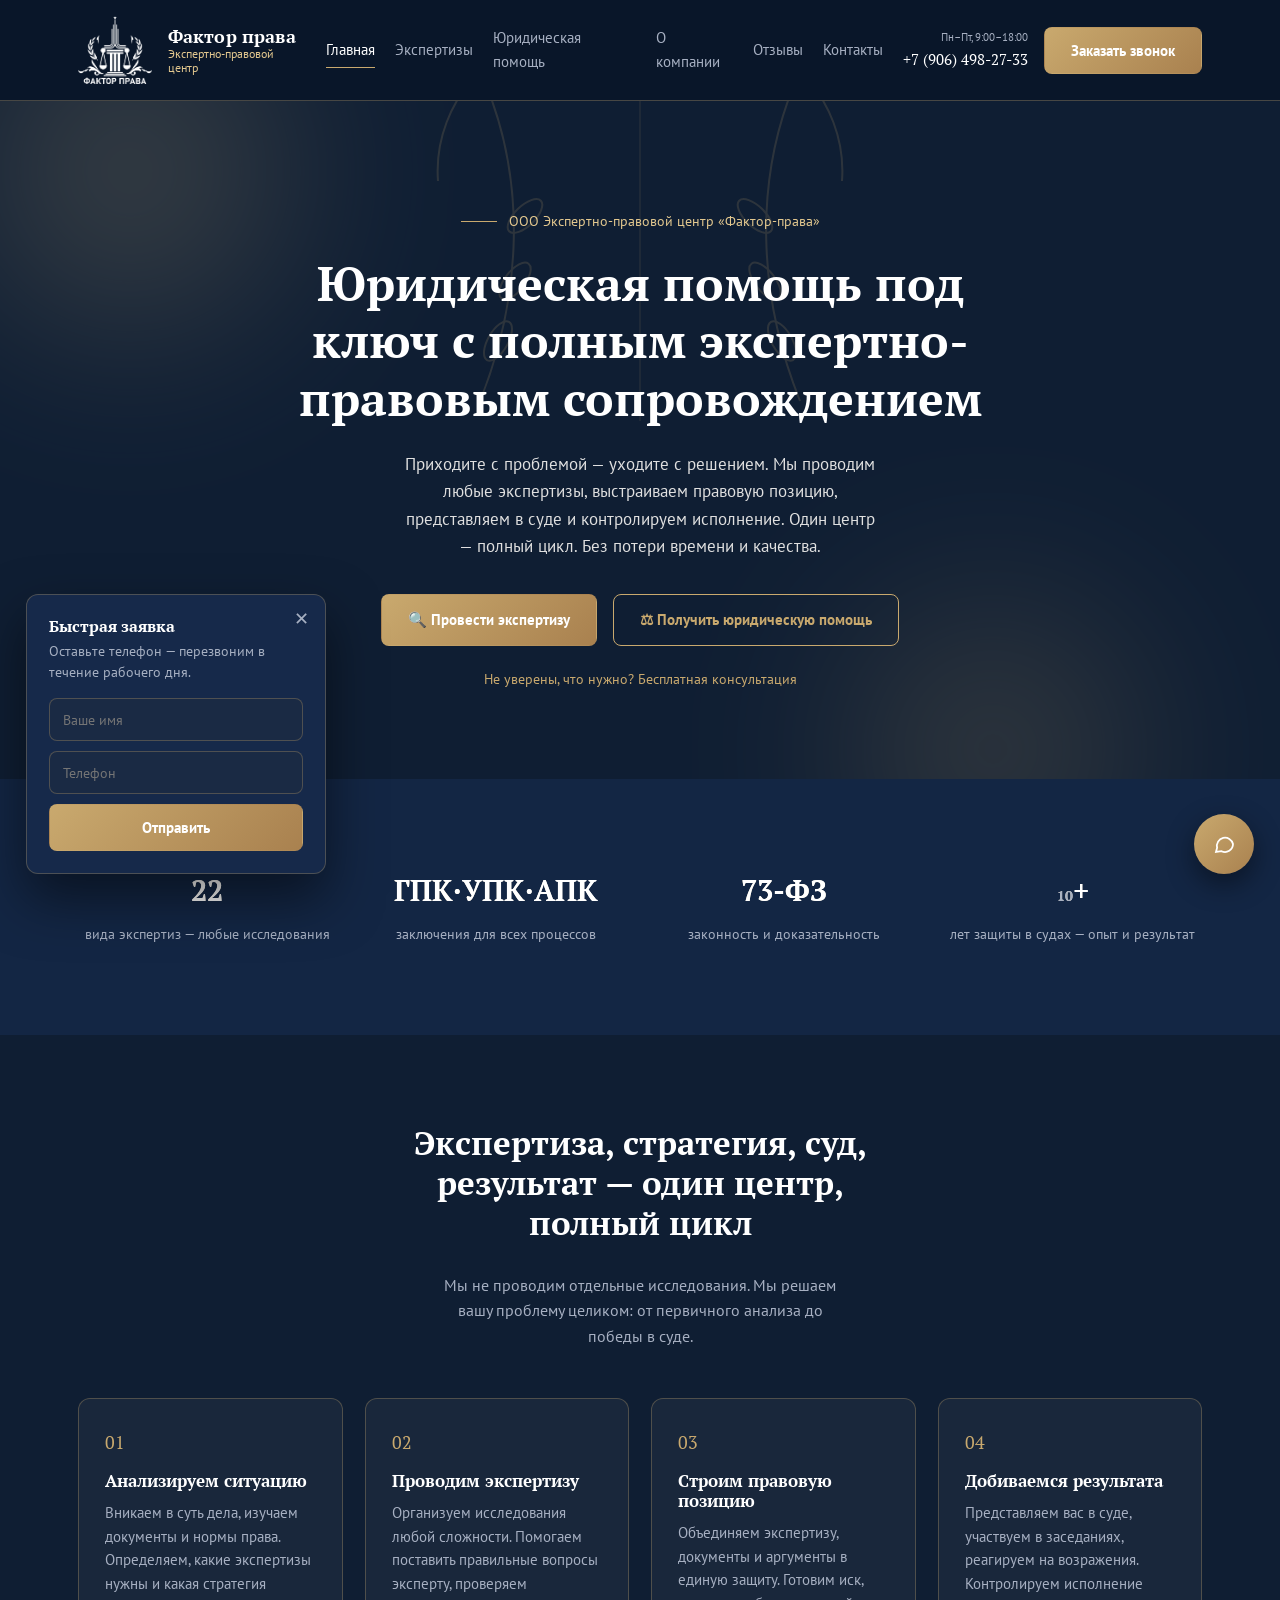
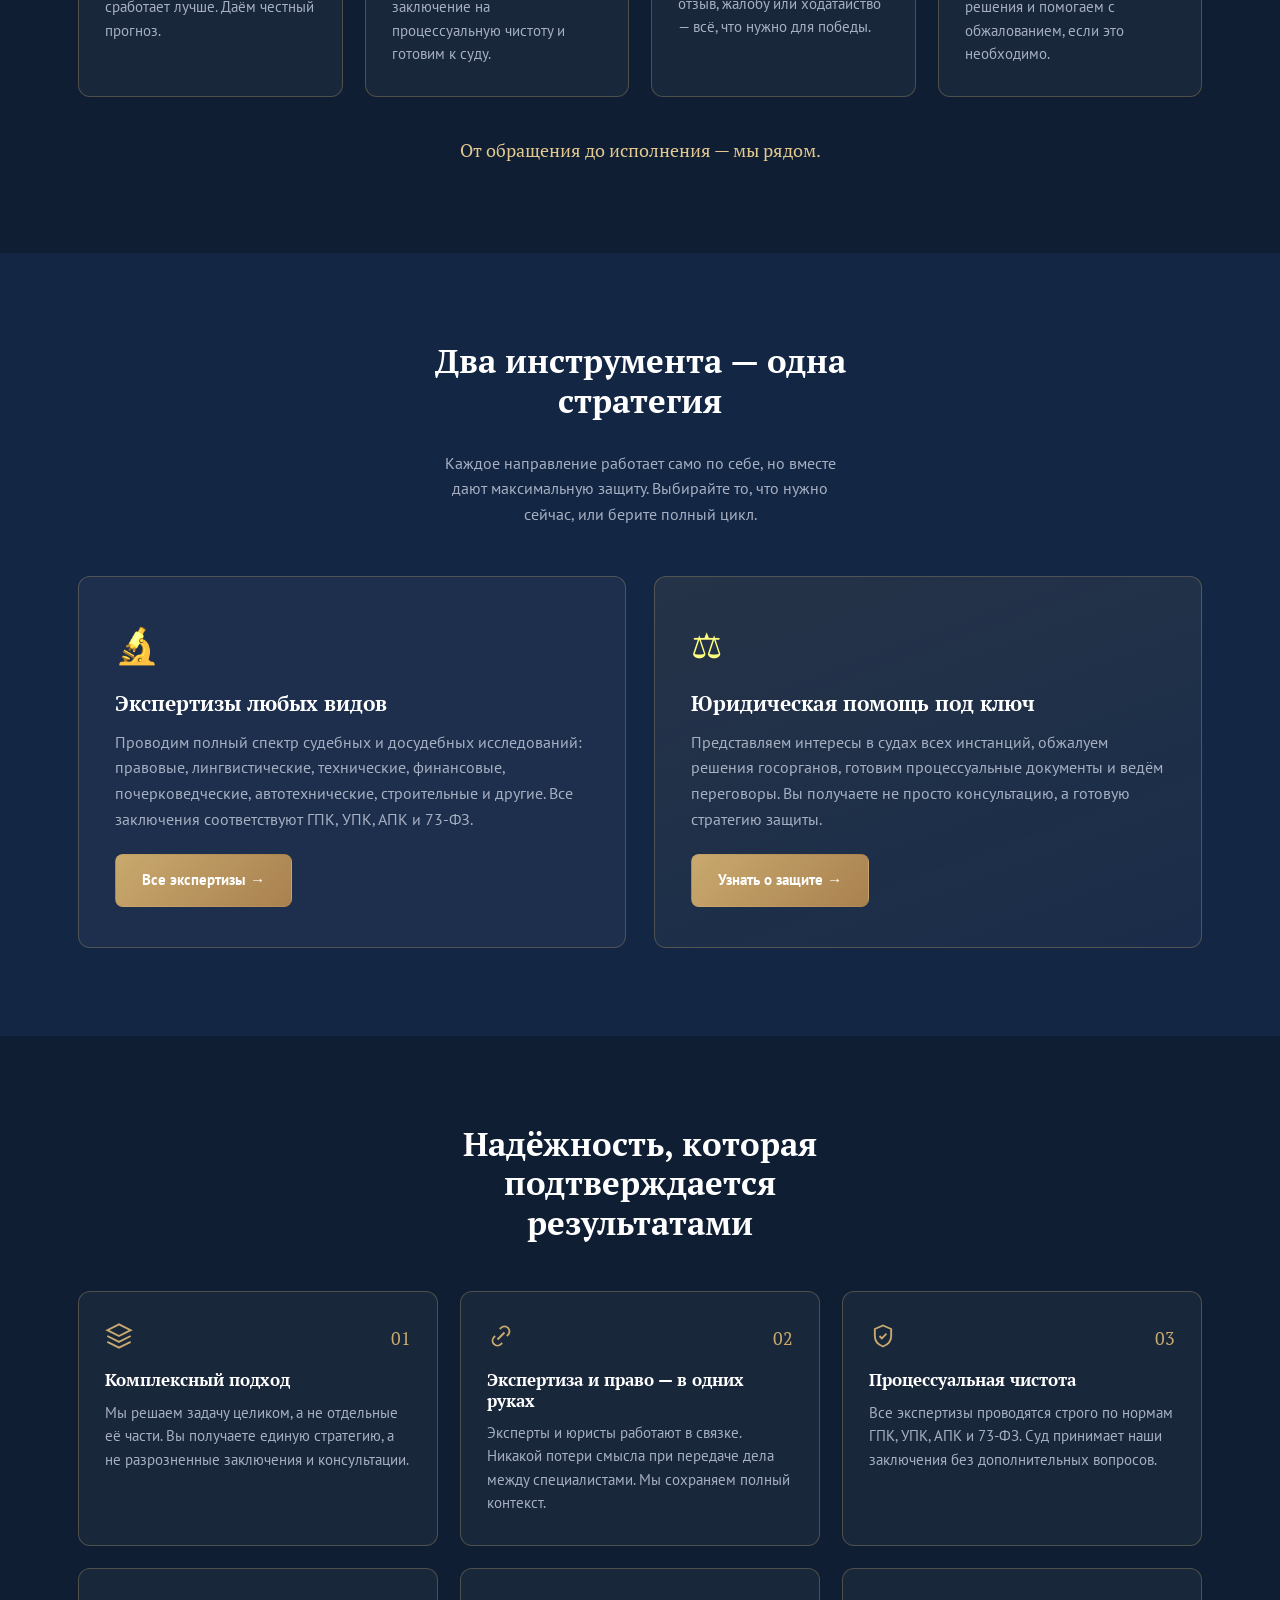
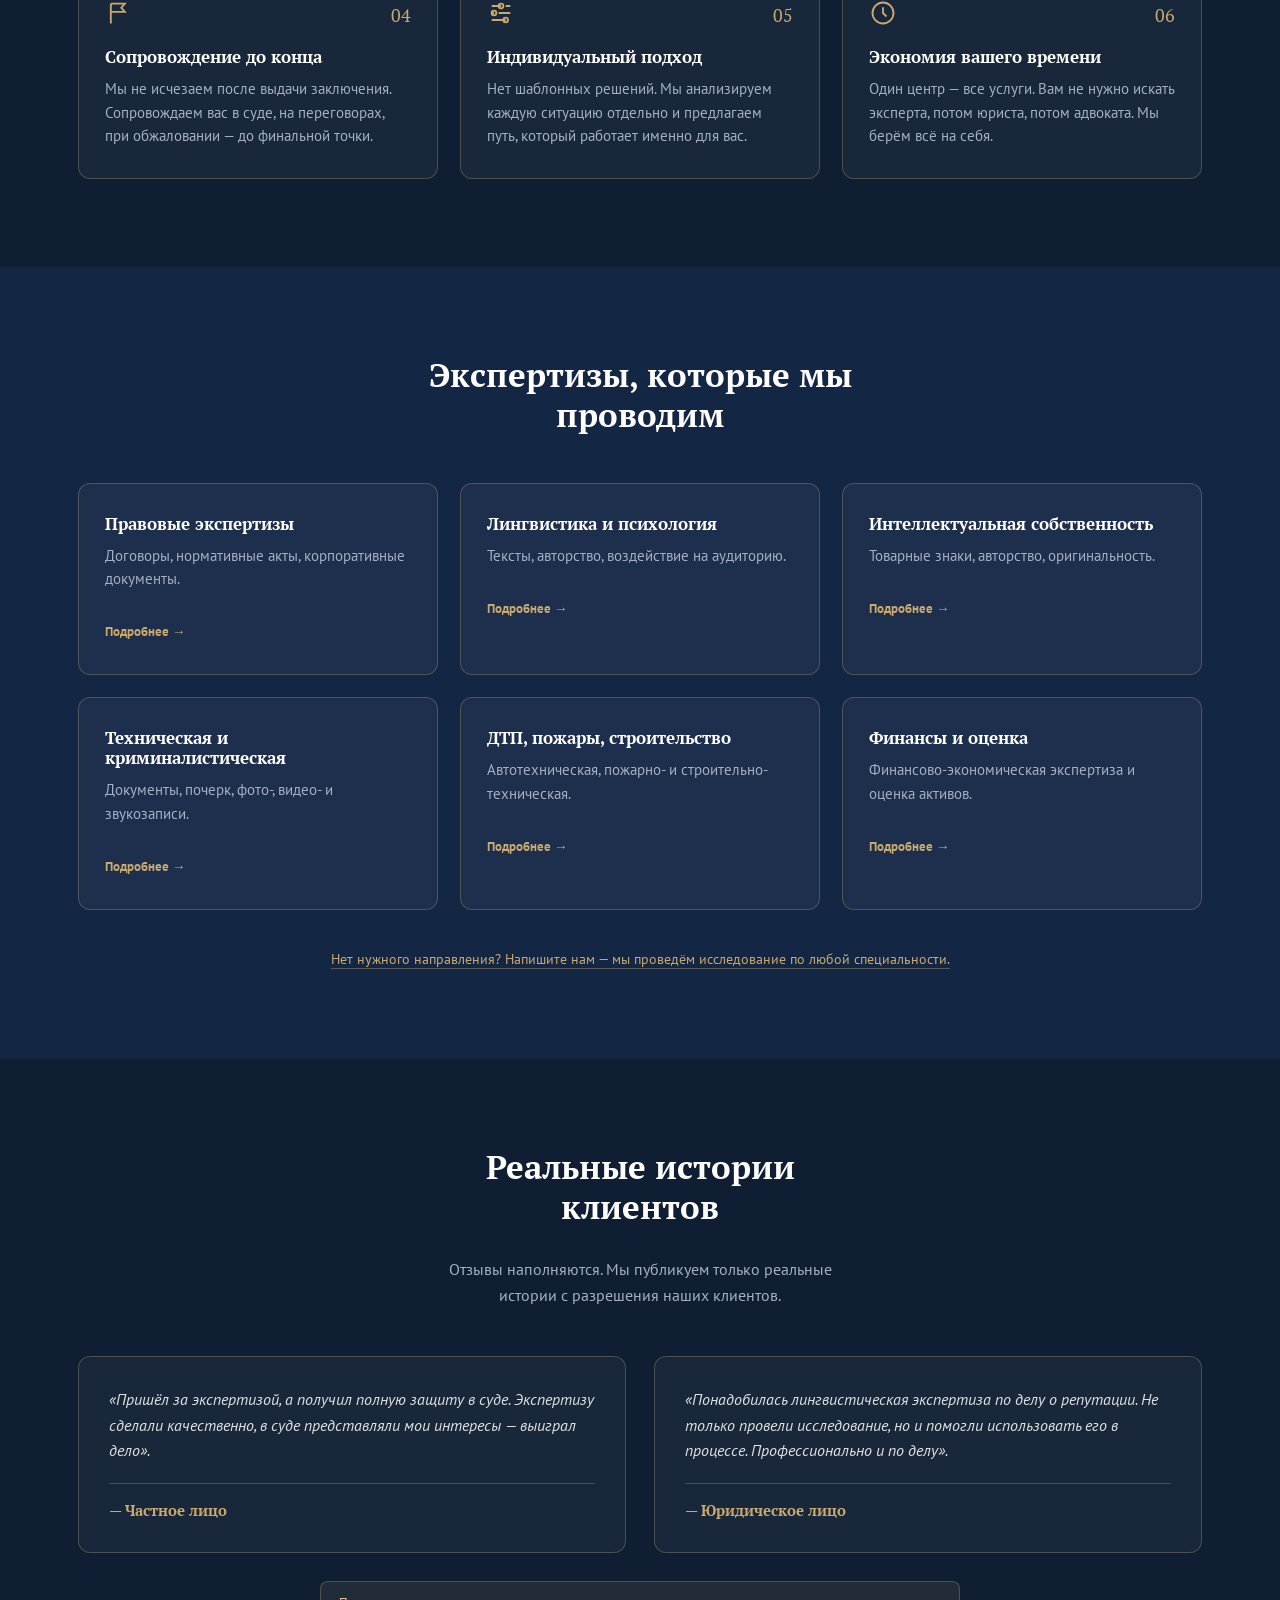
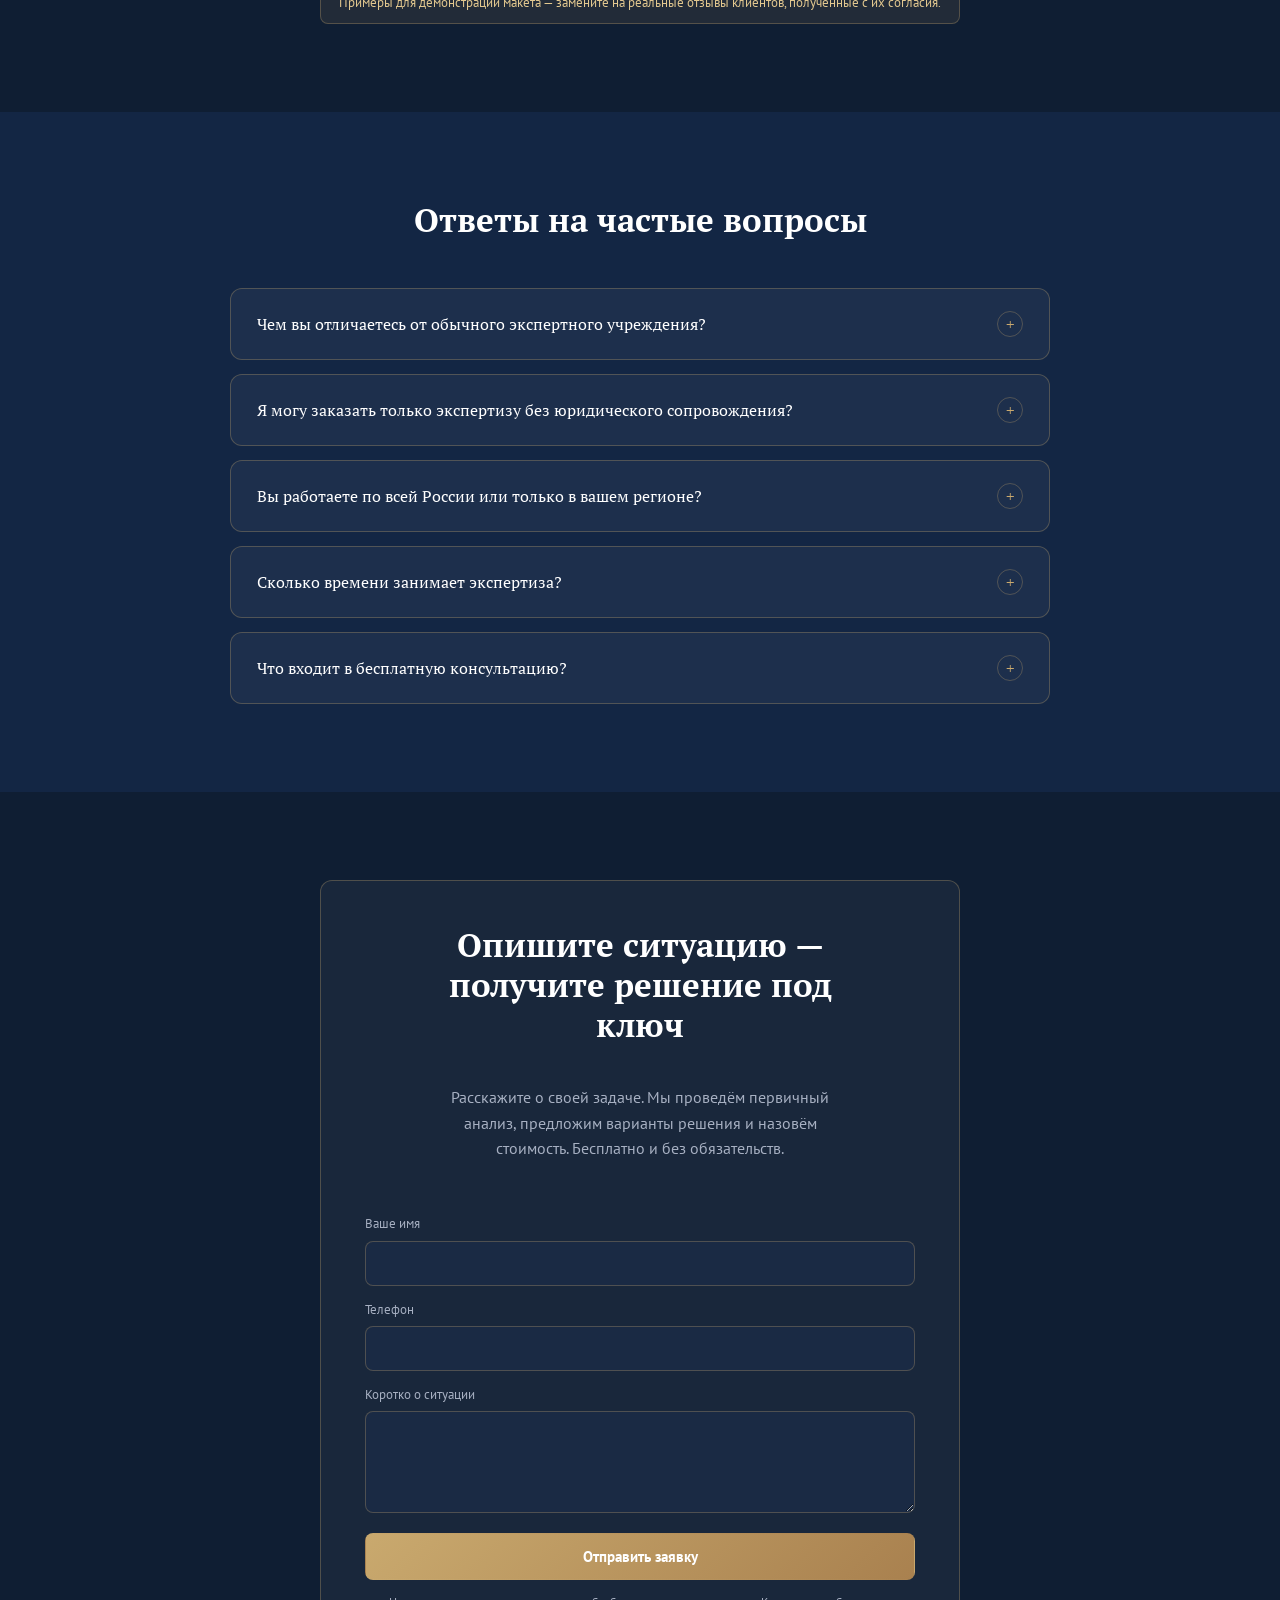
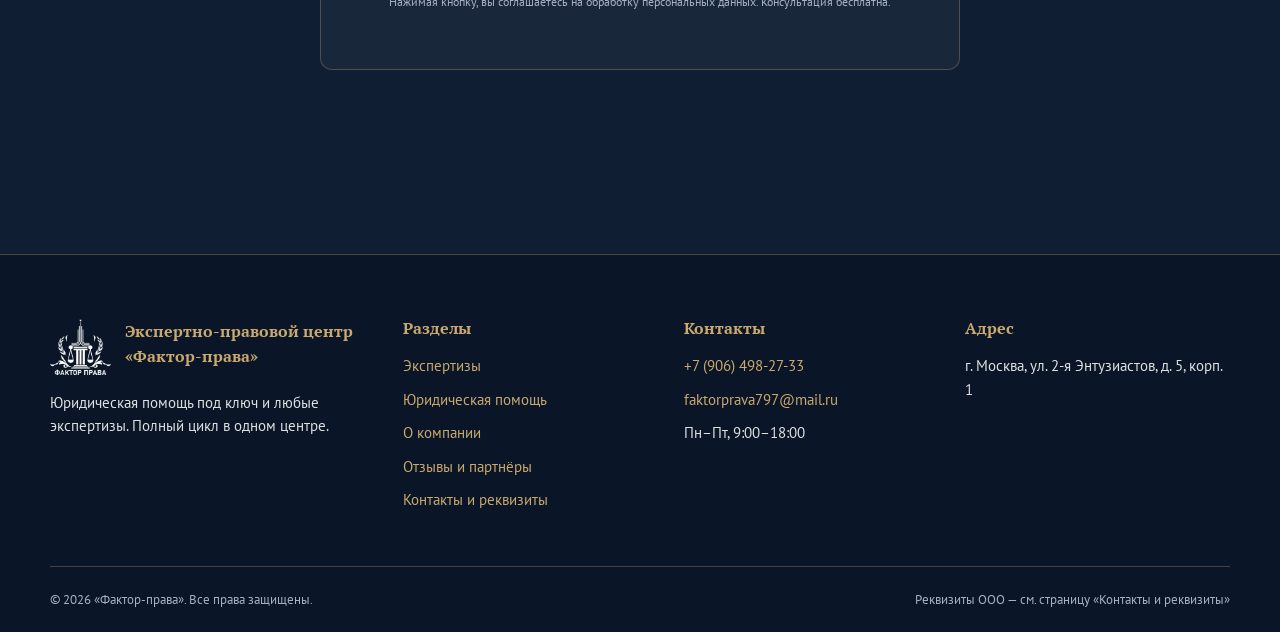
==== commit a834f4a9: "Add files via upload Signed-off-by: basil <mataba75@gmail.com>" ====
--- a/index.html
+++ b/index.html
@@ -142,12 +142,48 @@
       <h2>Надёжность, которая подтверждается результатами</h2>
     </div>
     <div class="card-grid" style="grid-template-columns: repeat(3,1fr); gap:22px;">
-      <div class="gcard reveal"><span class="num">01</span><h3>Комплексный подход</h3><p>Мы решаем задачу целиком, а не отдельные её части. Вы получаете единую стратегию, а не разрозненные заключения и консультации.</p></div>
-      <div class="gcard reveal"><span class="num">02</span><h3>Экспертиза и право — в одних руках</h3><p>Эксперты и юристы работают в связке. Никакой потери смысла при передаче дела между специалистами. Мы сохраняем полный контекст.</p></div>
-      <div class="gcard reveal"><span class="num">03</span><h3>Процессуальная чистота</h3><p>Все экспертизы проводятся строго по нормам ГПК, УПК, АПК и 73-ФЗ. Суд принимает наши заключения без дополнительных вопросов.</p></div>
-      <div class="gcard reveal"><span class="num">04</span><h3>Сопровождение до конца</h3><p>Мы не исчезаем после выдачи заключения. Сопровождаем вас в суде, на переговорах, при обжаловании — до финальной точки.</p></div>
-      <div class="gcard reveal"><span class="num">05</span><h3>Индивидуальный подход</h3><p>Нет шаблонных решений. Мы анализируем каждую ситуацию отдельно и предлагаем путь, который работает именно для вас.</p></div>
-      <div class="gcard reveal"><span class="num">06</span><h3>Экономия вашего времени</h3><p>Один центр — все услуги. Вам не нужно искать эксперта, потом юриста, потом адвоката. Мы берём всё на себя.</p></div>
+      <div class="gcard reveal">
+        <div class="num-row">
+          <span class="icon" aria-hidden="true"><svg width="28" height="28" viewBox="0 0 24 24" fill="none" stroke="#C9A96E" stroke-width="1.6"><path d="M12 2 2 7l10 5 10-5-10-5Z"/><path d="M2 12l10 5 10-5"/><path d="M2 17l10 5 10-5"/></svg></span>
+          <span class="num">01</span>
+        </div>
+        <h3>Комплексный подход</h3><p>Мы решаем задачу целиком, а не отдельные её части. Вы получаете единую стратегию, а не разрозненные заключения и консультации.</p>
+      </div>
+      <div class="gcard reveal">
+        <div class="num-row">
+          <span class="icon" aria-hidden="true"><svg width="28" height="28" viewBox="0 0 24 24" fill="none" stroke="#C9A96E" stroke-width="1.6"><path d="M9 15l6-6"/><path d="M11 6l1-1a4 4 0 0 1 6 6l-1 1"/><path d="M13 18l-1 1a4 4 0 0 1-6-6l1-1"/></svg></span>
+          <span class="num">02</span>
+        </div>
+        <h3>Экспертиза и право — в одних руках</h3><p>Эксперты и юристы работают в связке. Никакой потери смысла при передаче дела между специалистами. Мы сохраняем полный контекст.</p>
+      </div>
+      <div class="gcard reveal">
+        <div class="num-row">
+          <span class="icon" aria-hidden="true"><svg width="28" height="28" viewBox="0 0 24 24" fill="none" stroke="#C9A96E" stroke-width="1.6"><path d="M12 3l7 3v6c0 4.5-3 7.5-7 9-4-1.5-7-4.5-7-9V6l7-3Z"/><path d="M9 12l2 2 4-4"/></svg></span>
+          <span class="num">03</span>
+        </div>
+        <h3>Процессуальная чистота</h3><p>Все экспертизы проводятся строго по нормам ГПК, УПК, АПК и 73-ФЗ. Суд принимает наши заключения без дополнительных вопросов.</p>
+      </div>
+      <div class="gcard reveal">
+        <div class="num-row">
+          <span class="icon" aria-hidden="true"><svg width="28" height="28" viewBox="0 0 24 24" fill="none" stroke="#C9A96E" stroke-width="1.6"><path d="M5 21V4"/><path d="M5 4h12l-3 3.5L17 11H5"/></svg></span>
+          <span class="num">04</span>
+        </div>
+        <h3>Сопровождение до конца</h3><p>Мы не исчезаем после выдачи заключения. Сопровождаем вас в суде, на переговорах, при обжаловании — до финальной точки.</p>
+      </div>
+      <div class="gcard reveal">
+        <div class="num-row">
+          <span class="icon" aria-hidden="true"><svg width="28" height="28" viewBox="0 0 24 24" fill="none" stroke="#C9A96E" stroke-width="1.6"><path d="M4 6h8M16 6h4"/><path d="M4 12h2M10 12h10"/><path d="M4 18h12M20 18h0"/><circle cx="12" cy="6" r="2"/><circle cx="6" cy="12" r="2"/><circle cx="16" cy="18" r="2"/></svg></span>
+          <span class="num">05</span>
+        </div>
+        <h3>Индивидуальный подход</h3><p>Нет шаблонных решений. Мы анализируем каждую ситуацию отдельно и предлагаем путь, который работает именно для вас.</p>
+      </div>
+      <div class="gcard reveal">
+        <div class="num-row">
+          <span class="icon" aria-hidden="true"><svg width="28" height="28" viewBox="0 0 24 24" fill="none" stroke="#C9A96E" stroke-width="1.6"><circle cx="12" cy="12" r="9"/><path d="M12 7v5l3 3"/></svg></span>
+          <span class="num">06</span>
+        </div>
+        <h3>Экономия вашего времени</h3><p>Один центр — все услуги. Вам не нужно искать эксперта, потом юриста, потом адвоката. Мы берём всё на себя.</p>
+      </div>
     </div>
   </div>
 </section>
--- a/css/style.css
+++ b/css/style.css
@@ -109,13 +109,13 @@
 .brand-text strong{ display:block; font-size:1.15rem; letter-spacing:.01em; color: var(--heading); }
 .brand-text span{ display:block; font-family: var(--sans); font-size: .74rem; color: var(--seal-light); }
 
-.main-nav{ display:flex; align-items:center; gap: 26px; }
+.main-nav{ display:flex; align-items:center; gap: 20px; }
 .main-nav a{ color: var(--text-soft); font-size: .92rem; padding: 6px 0; border-bottom: 1px solid transparent; transition: color .15s ease, border-color .15s ease; }
 .main-nav a:hover, .main-nav a[aria-current="page"]{ color: var(--heading); border-color: var(--seal); }
 
-.header-actions{ display:flex; align-items:center; gap: 18px; }
-.header-phone{ color: var(--heading); font-family: var(--serif); font-size: 1.02rem; text-align:right; }
-.header-phone small{ display:block; font-family: var(--sans); font-size:.68rem; color: var(--text-soft); }
+.header-actions{ display:flex; align-items:center; gap: 16px; }
+.header-phone{ color: var(--heading); font-family: var(--serif); font-size: .95rem; text-align:right; white-space: nowrap; }
+.header-phone small{ display:block; font-family: var(--sans); font-size:.68rem; color: var(--text-soft); white-space: nowrap; }
 
 .nav-cta{ display:none; }
 
@@ -191,7 +191,10 @@
 .gcard:hover{ transform: translateY(-6px); box-shadow: 0 22px 44px rgba(0,0,0,.35); border-color: var(--seal); }
 .gcard:hover::before{ transform: scaleX(1); }
 .gcard .num{ font-family: var(--serif); color: var(--seal); font-size:1.1rem; display:block; margin-bottom:14px; }
-.gcard .icon{ color: var(--seal); font-size:1.6rem; margin-bottom:6px; }
+.gcard .icon{ color: var(--seal); font-size:1.6rem; margin-bottom:6px; display:flex; align-items:center; }
+.gcard .icon svg{ display:block; }
+.gcard .num-row{ display:flex; align-items:center; justify-content:space-between; margin-bottom:14px; }
+.gcard .num-row .num{ margin-bottom:0; }
 .gcard h3, .gcard h4{ color: var(--heading); font-size: 1.05rem; margin-bottom: 10px; }
 .gcard p{ color: var(--text-soft); font-size: .92rem; }
 .gcard .go{ margin-top:16px; display:inline-block; font-size: .84rem; color: var(--seal); font-weight:700; }
